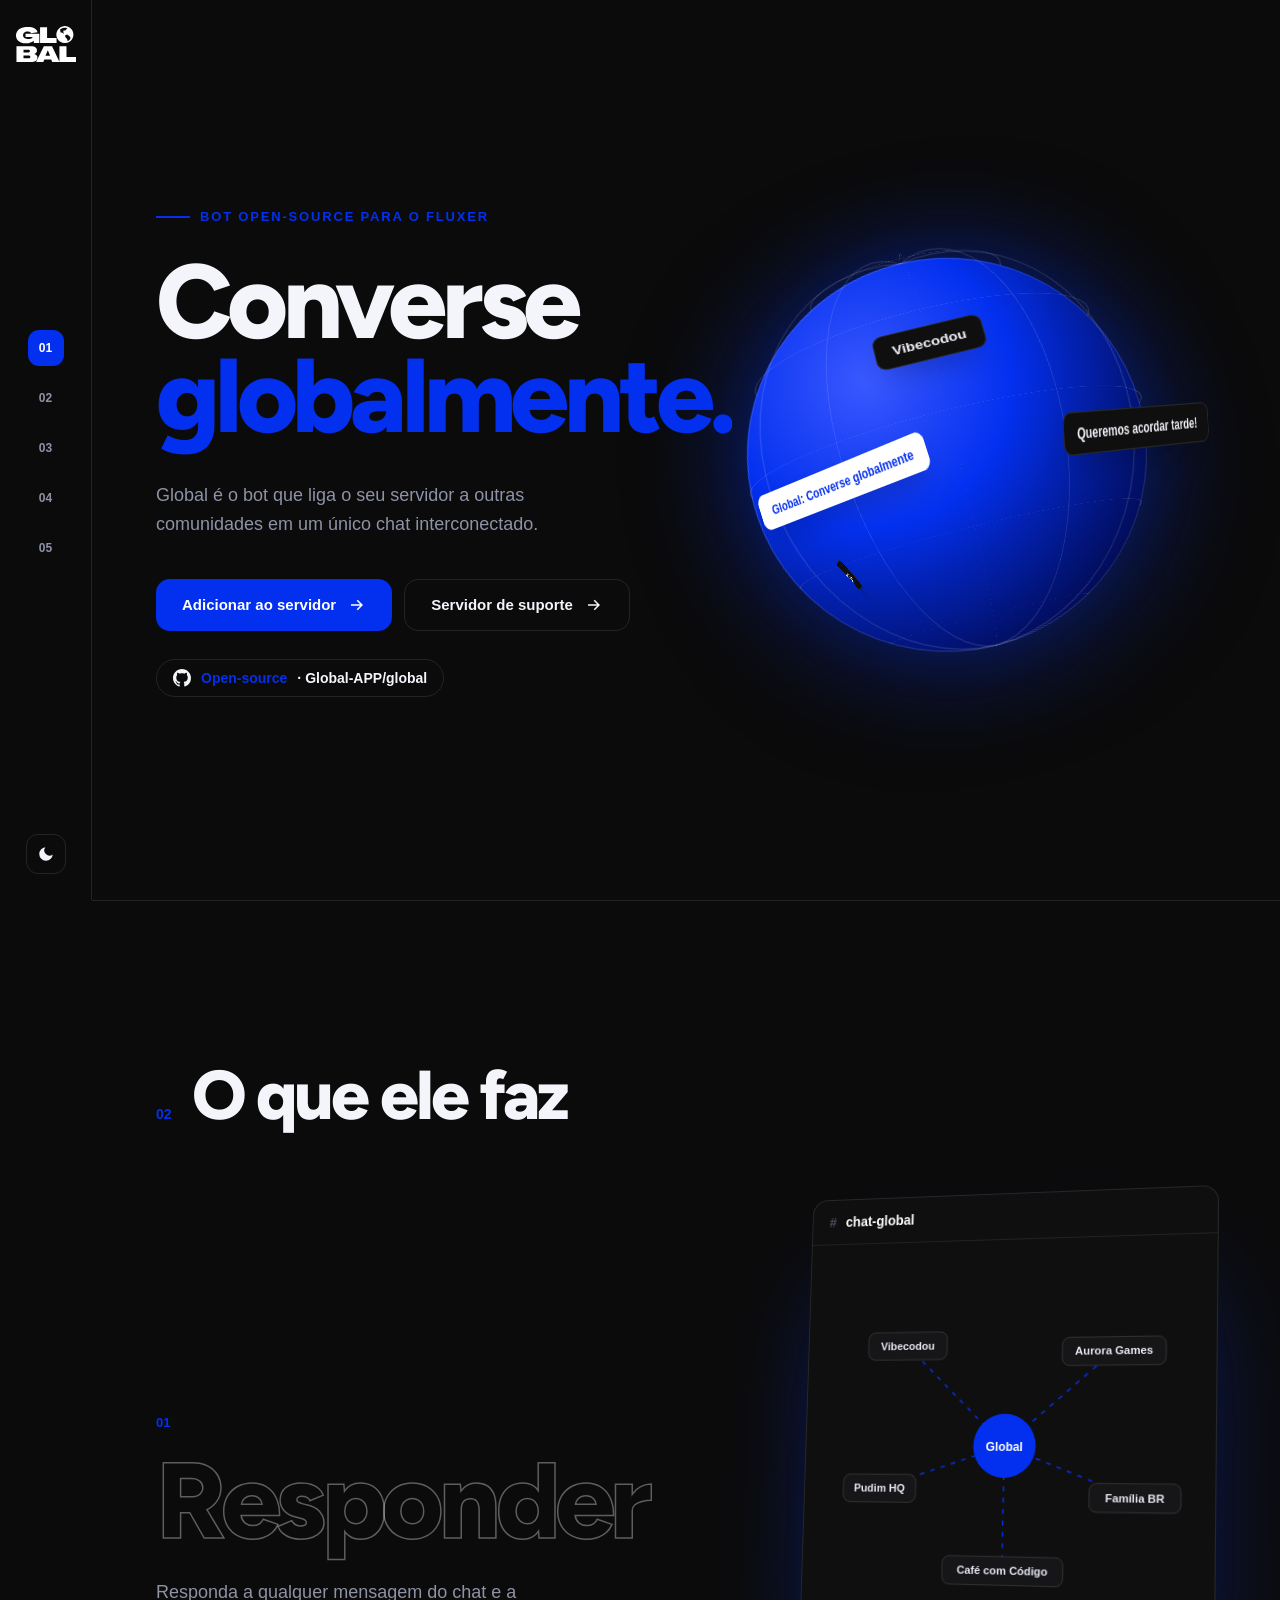
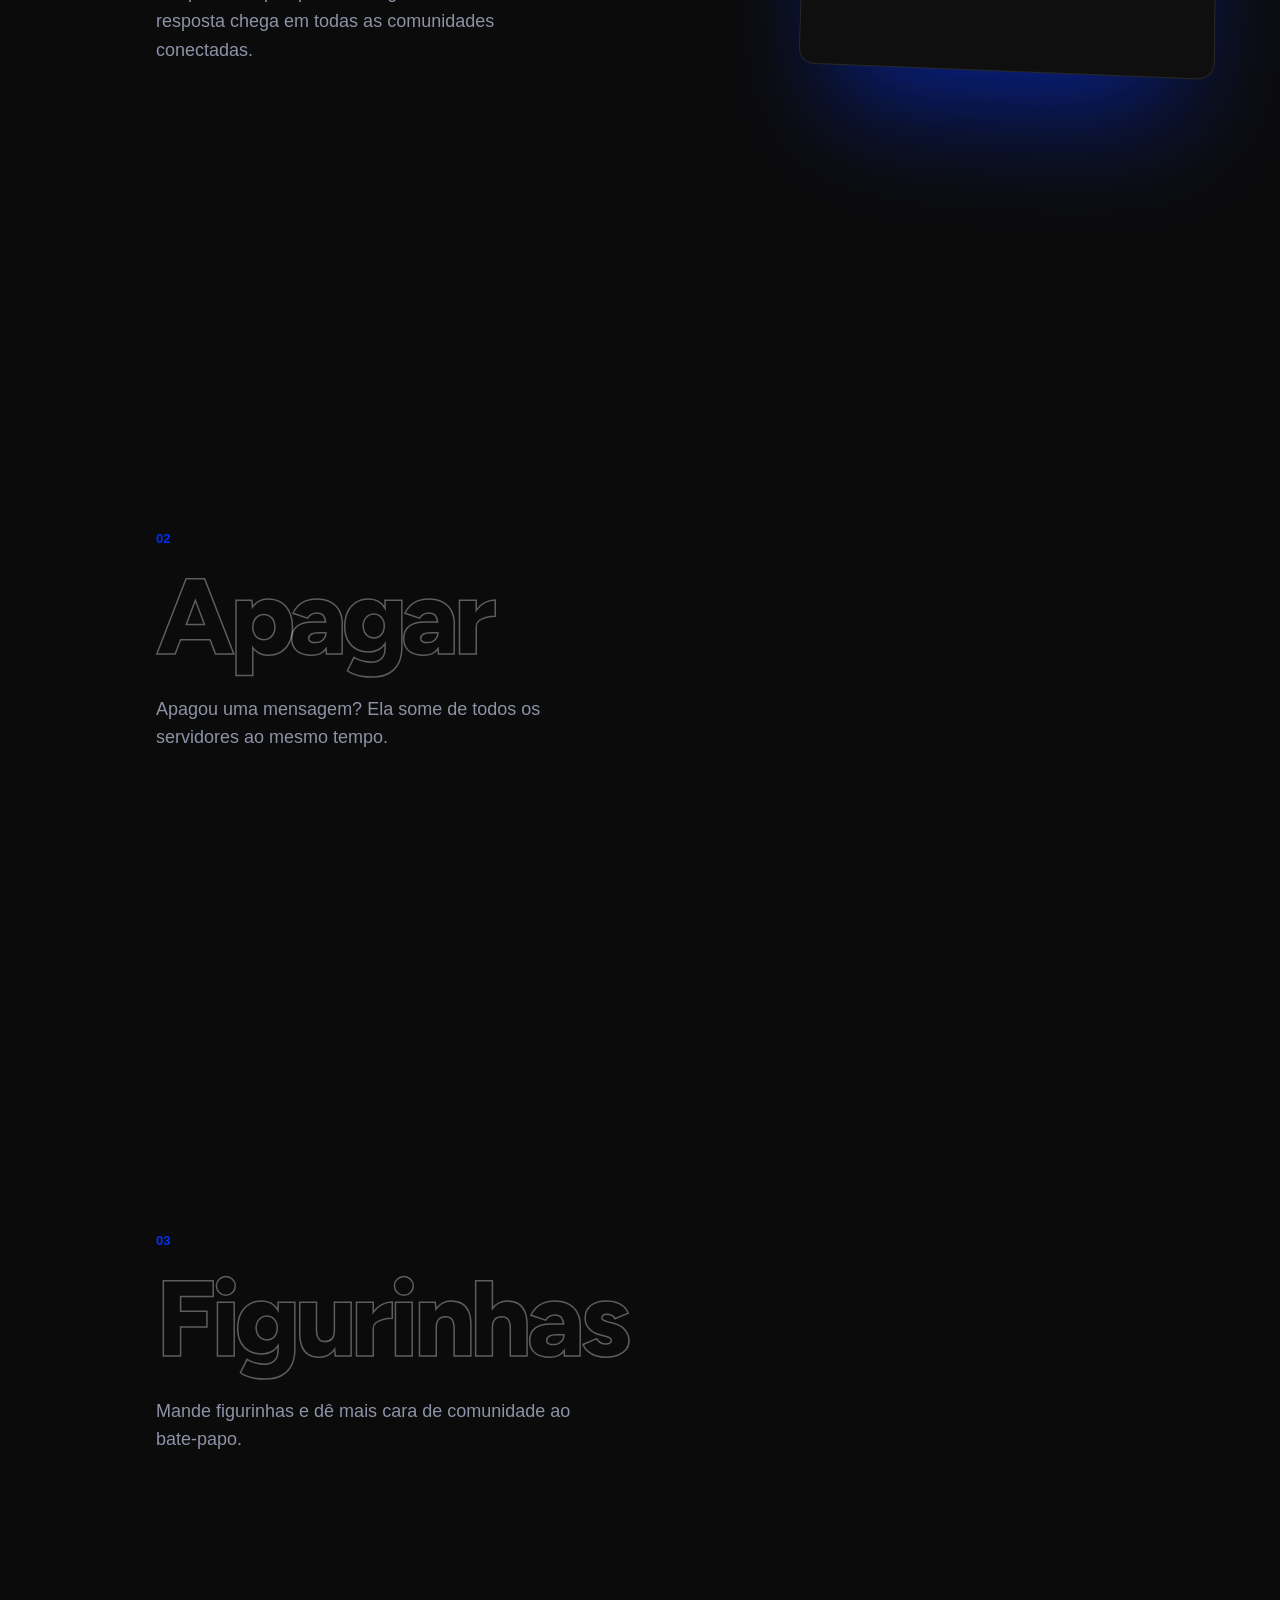
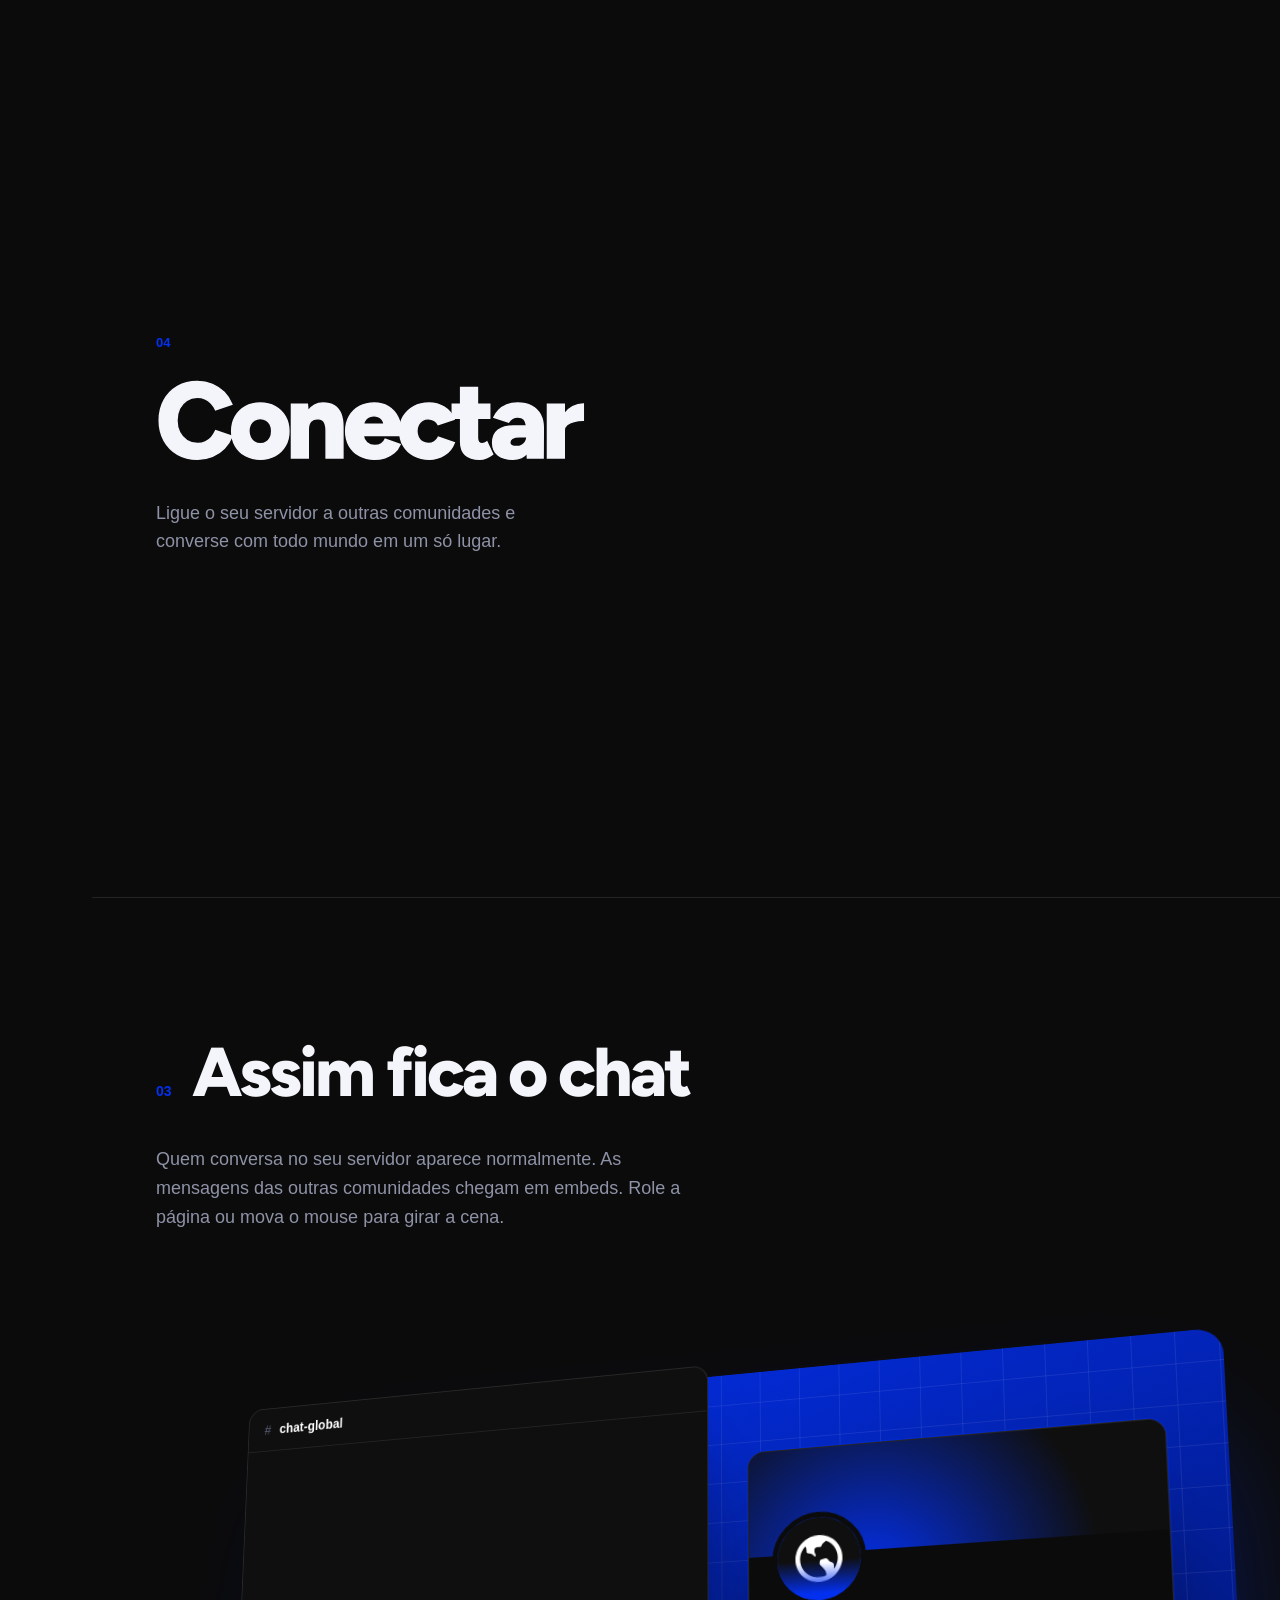
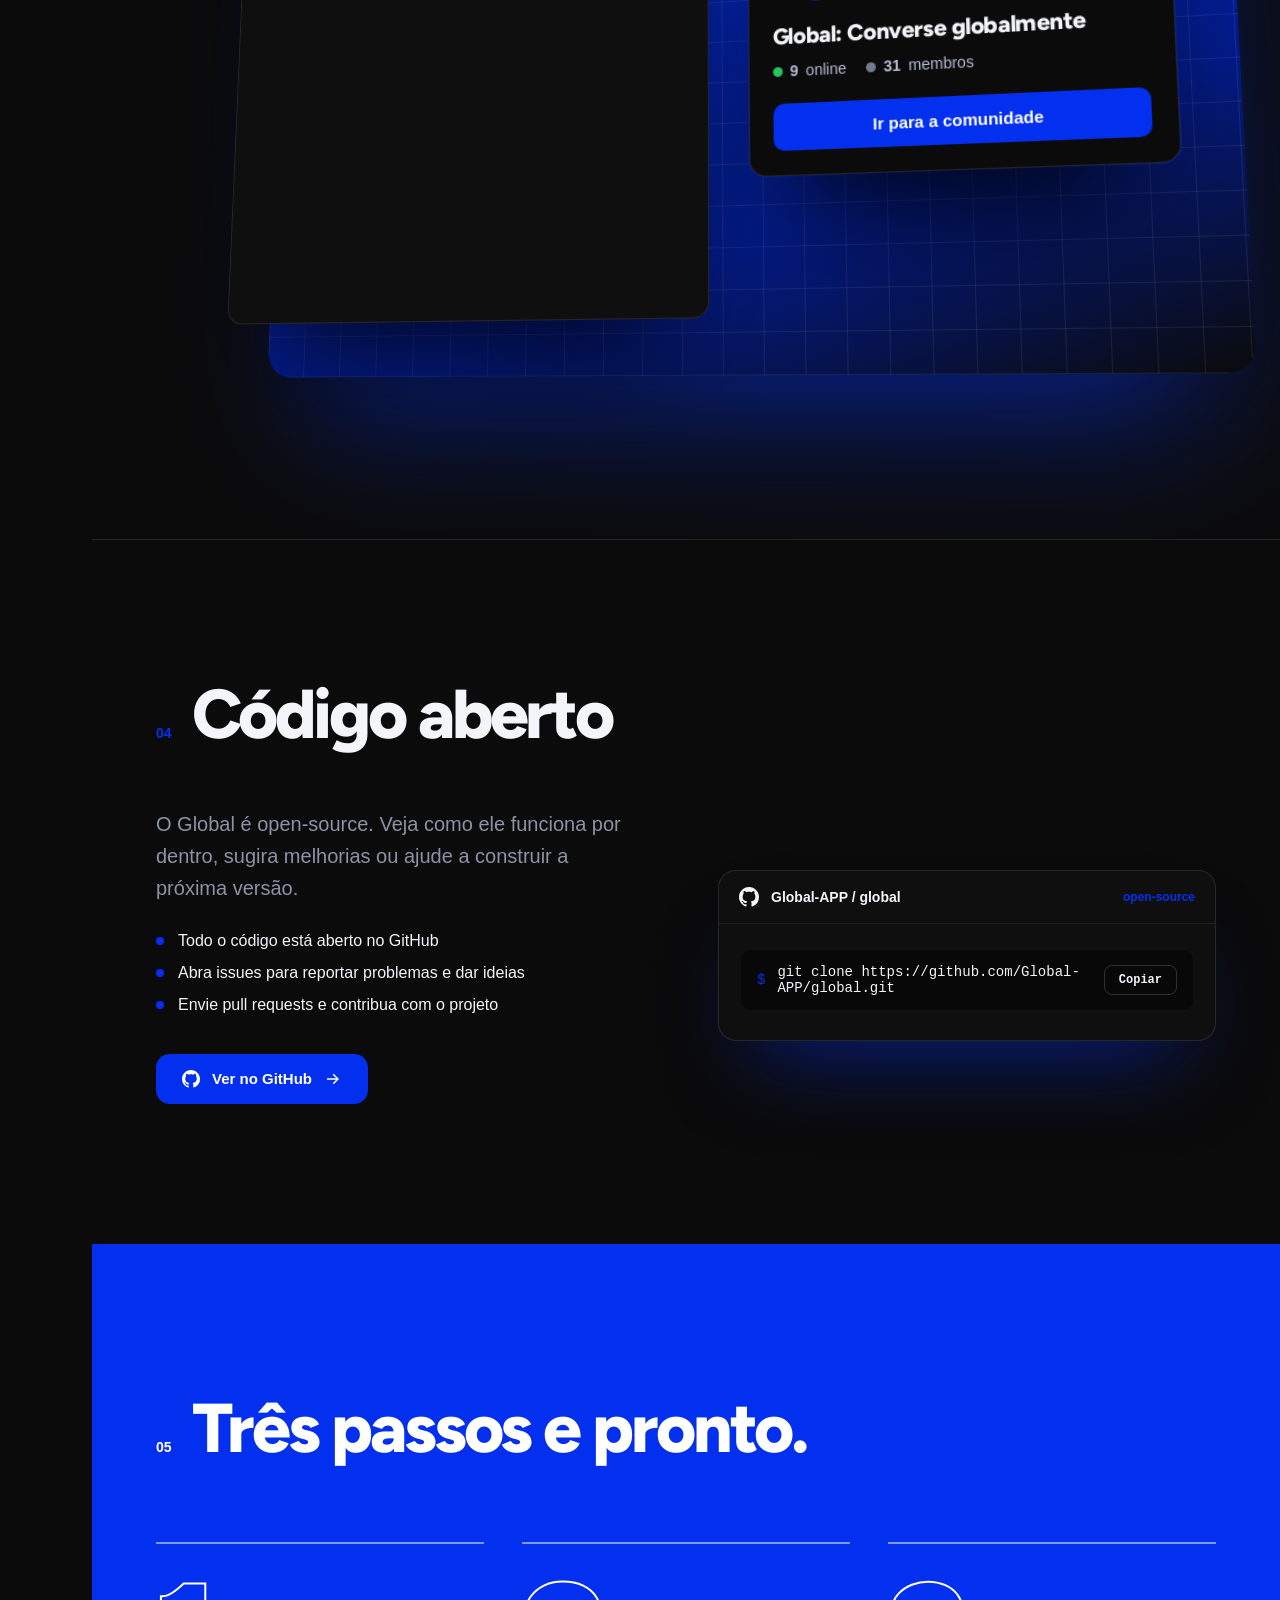
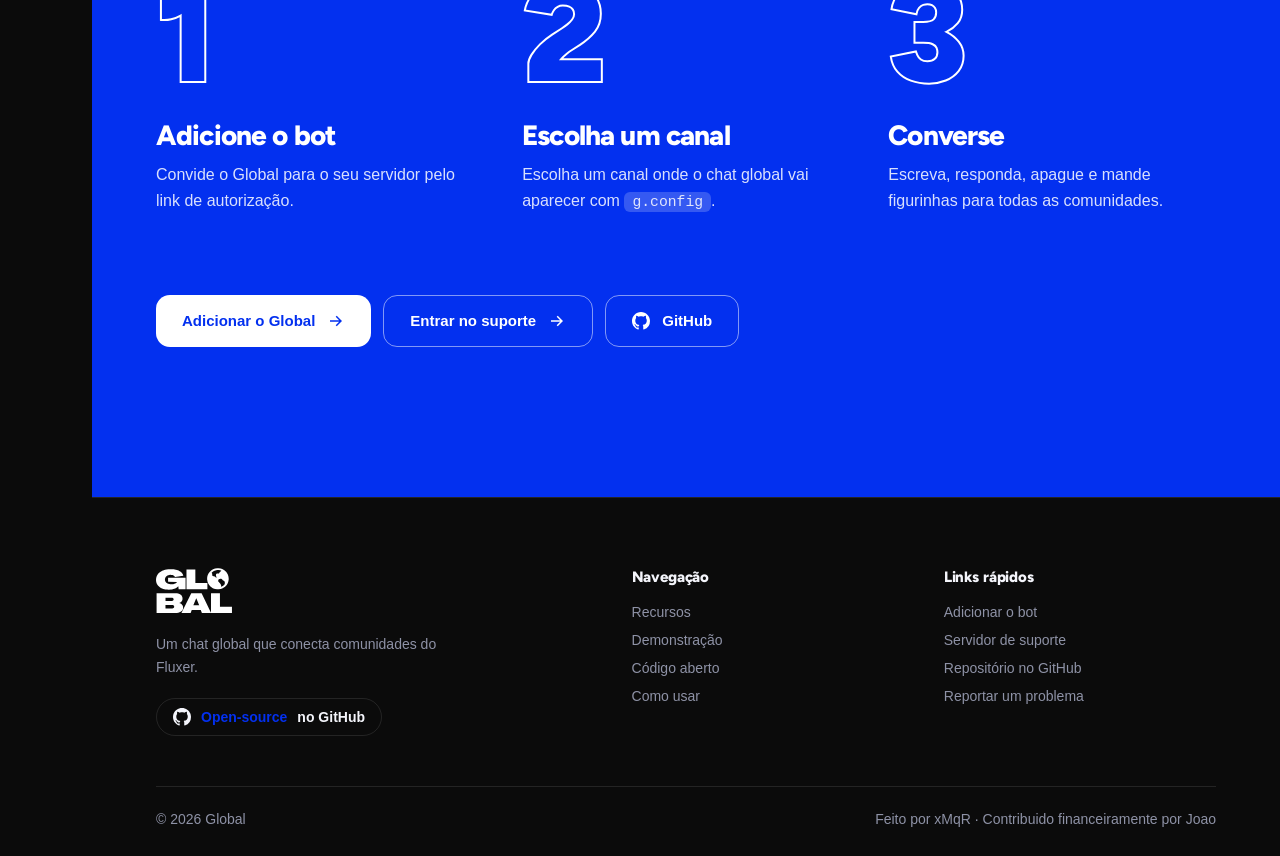
==== index.html @ cb2f3fd6 "Update footer text with contributor information" ====
<!DOCTYPE html>
<html lang="pt-BR" data-theme="dark">
<head>
  <meta charset="UTF-8">
  <meta name="viewport" content="width=device-width, initial-scale=1">
  <meta name="description" content="Global é um bot open-source do Fluxer que conecta comunidades em um chat global interconectado.">
  <meta name="theme-color" content="#0B0B0B">
  <title>Global — Converse globalmente</title>
  <link rel="icon" type="image/svg+xml" href="assets/icon.svg">
  <link rel="preconnect" href="https://fonts.googleapis.com">
  <link rel="preconnect" href="https://fonts.gstatic.com" crossorigin>
  <link href="https://fonts.googleapis.com/css2?family=Figtree:wght@700;800;900&display=swap" rel="stylesheet">

  <link rel="stylesheet" href="css/style.css">
</head>

<body>
  <aside class="sidebar">
    <a class="sidebar__logo" href="#inicio" aria-label="Global — início">
      <img class="wordmark" src="assets/wordmark.svg" alt="" width="1920" height="1157">
    </a>

    <nav class="sidebar__nav" aria-label="Seções">
      <a class="sidebar__link" href="#inicio" data-section="inicio">01<span>Início</span></a>
      <a class="sidebar__link" href="#recursos" data-section="recursos">02<span>Recursos</span></a>
      <a class="sidebar__link" href="#demo" data-section="demo">03<span>Demonstração</span></a>
      <a class="sidebar__link" href="#codigo-aberto" data-section="codigo-aberto">04<span>Código aberto</span></a>
      <a class="sidebar__link" href="#como" data-section="como">05<span>Como usar</span></a>
    </nav>

    <button class="theme-toggle" type="button" data-theme-toggle aria-label="Alternar tema">
      <svg class="icon icon--moon" aria-hidden="true"><use href="#moon"/></svg>
      <svg class="icon icon--sun" aria-hidden="true"><use href="#sun"/></svg>
    </button>
  </aside>

  <header class="topbar">
    <a class="topbar__logo" href="#inicio" aria-label="Global — início">
      <img class="wordmark" src="assets/wordmark.svg" alt="" width="1920" height="1157">
    </a>

    <div class="topbar__actions">
      <button class="theme-toggle" type="button" data-theme-toggle aria-label="Alternar tema">
        <svg class="icon icon--moon" aria-hidden="true"><use href="#moon"/></svg>
        <svg class="icon icon--sun" aria-hidden="true"><use href="#sun"/></svg>
      </button>
      <button class="theme-toggle" type="button" data-menu-open aria-label="Abrir menu">
        <svg class="icon" aria-hidden="true"><use href="#burger"/></svg>
      </button>
    </div>
  </header>

  <dialog class="menu" id="menu" aria-label="Menu">
    <button class="theme-toggle menu__close" type="button" data-menu-close aria-label="Fechar menu">
      <svg class="icon" aria-hidden="true"><use href="#close"/></svg>
    </button>

    <nav class="menu__nav">
      <a class="menu__link" href="#inicio">Início</a>
      <a class="menu__link" href="#recursos">Recursos</a>
      <a class="menu__link" href="#demo">Demonstração</a>
      <a class="menu__link" href="#codigo-aberto">Código aberto</a>
      <a class="menu__link" href="#como">Como usar</a>
    </nav>

    <div class="menu__links">
      <a class="btn btn--fill" data-link="invite">Adicionar o bot</a>
      <a class="btn btn--line" data-link="github"><svg class="icon" aria-hidden="true"><use href="#github"/></svg>GitHub</a>
    </div>
  </dialog>

  <main class="page">
    <section class="hero" id="inicio">
      <div class="hero__text">
        <span class="hero__kicker">Bot open-source para o Fluxer</span>

        <h1 class="hero__title">
          <span class="hero__line"><span>Converse</span></span>
          <span class="hero__line"><span>globalmente.</span></span>
        </h1>

        <p class="hero__lead">Global é o bot que liga o seu servidor a outras comunidades em um único chat interconectado.</p>

        <div class="hero__actions">
          <a class="btn btn--fill" data-link="invite">Adicionar ao servidor <svg class="icon icon--arrow" aria-hidden="true"><use href="#arrow"/></svg></a>
          <a class="btn btn--line" data-link="support">Servidor de suporte <svg class="icon icon--arrow" aria-hidden="true"><use href="#arrow"/></svg></a>
        </div>

        <div class="hero__oss">
          <a class="pill" data-link="github">
            <svg class="icon" aria-hidden="true"><use href="#github"/></svg>
            <b>Open-source</b> · Global-APP/global
          </a>
        </div>
      </div>

      <div class="globe" aria-hidden="true">
        <div class="globe__tilt" id="globe-tilt">
          <div class="globe__core"></div>
          <div class="globe__spin" id="globe-spin"></div>
        </div>
      </div>
    </section>

    <section class="features" id="recursos">
      <div class="section-head reveal">
        <span class="section-head__num">02</span>
        <h2>O que ele faz</h2>
      </div>

      <div class="features__grid">
        <div class="features__list">
          <article class="feature" data-feature="0">
            <span class="feature__num">01</span>
            <h3 class="feature__title">Responder</h3>
            <p class="feature__text">Responda a qualquer mensagem do chat e a resposta chega em todas as comunidades conectadas.</p>
          </article>
          <article class="feature" data-feature="1">
            <span class="feature__num">02</span>
            <h3 class="feature__title">Apagar</h3>
            <p class="feature__text">Apagou uma mensagem? Ela some de todos os servidores ao mesmo tempo.</p>
          </article>
          <article class="feature" data-feature="2">
            <span class="feature__num">03</span>
            <h3 class="feature__title">Figurinhas</h3>
            <p class="feature__text">Mande figurinhas e dê mais cara de comunidade ao bate-papo.</p>
          </article>
          <article class="feature" data-feature="3">
            <span class="feature__num">04</span>
            <h3 class="feature__title">Conectar</h3>
            <p class="feature__text">Ligue o seu servidor a outras comunidades e converse com todo mundo em um só lugar.</p>
          </article>
        </div>

        <div class="features__preview">
          <div class="window preview">
            <div class="window__bar"><i>#</i><b>chat-global</b></div>
            <div class="preview__stack" id="preview-stack"></div>
          </div>
        </div>
      </div>
    </section>

    <section class="demo" id="demo">
      <div class="section-head reveal">
        <span class="section-head__num">03</span>
        <h2>Assim fica o chat</h2>
      </div>

      <p class="demo__intro reveal">Quem conversa no seu servidor aparece normalmente. As mensagens das outras comunidades chegam em embeds. Role a página ou mova o mouse para girar a cena.</p>

      <div class="demo__stage" id="demo-stage">
        <div class="demo__scene" id="demo-scene">
          <div class="window chat">
            <div class="window__bar"><i>#</i><b>chat-global</b></div>
            <div class="chat__feed" id="chat-feed" aria-live="polite"></div>
          </div>

          <article class="window server-card">
            <div class="server-card__banner"></div>
            <div class="server-card__body">
              <span class="avatar server-card__icon"><img src="assets/icon.svg" alt=""></span>
              <h3 class="server-card__name">Global: Converse globalmente</h3>
              <p class="server-card__stats">
                <span><i></i><b data-count="9">9</b> online</span>
                <span><i></i><b data-count="31">31</b> membros</span>
              </p>
              <a class="server-card__join" data-link="support">Ir para a comunidade</a>
            </div>
          </article>
        </div>
      </div>
    </section>

    <section class="opensource" id="codigo-aberto">
      <div class="section-head reveal">
        <span class="section-head__num">04</span>
        <h2>Código aberto</h2>
      </div>

      <div class="opensource__grid">
        <div class="reveal">
          <p class="opensource__lead">O Global é open-source. Veja como ele funciona por dentro, sugira melhorias ou ajude a construir a próxima versão.</p>

          <ul class="opensource__list">
            <li>Todo o código está aberto no GitHub</li>
            <li>Abra issues para reportar problemas e dar ideias</li>
            <li>Envie pull requests e contribua com o projeto</li>
          </ul>

          <a class="btn btn--fill" data-link="github">
            <svg class="icon" aria-hidden="true"><use href="#github"/></svg>
            Ver no GitHub
            <svg class="icon icon--arrow" aria-hidden="true"><use href="#arrow"/></svg>
          </a>
        </div>

        <div class="terminal reveal">
          <div class="terminal__bar">
            <svg class="icon" aria-hidden="true"><use href="#github"/></svg>
            Global-APP / global
            <small>open-source</small>
          </div>

          <div class="terminal__body">
            <div class="terminal__line">
              <code id="clone-command">git clone https://github.com/Global-APP/global.git</code>
              <button class="terminal__copy" type="button" data-copy="#clone-command">Copiar</button>
            </div>
          </div>
        </div>
      </div>
    </section>

    <section class="how" id="como">
      <div class="section-head reveal">
        <span class="section-head__num">05</span>
        <h2>Três passos e pronto.</h2>
      </div>

      <ol class="how__steps">
        <li class="step reveal">
          <b class="step__num">1</b>
          <h3 class="step__title">Adicione o bot</h3>
          <p class="step__text">Convide o Global para o seu servidor pelo link de autorização.</p>
        </li>
        <li class="step reveal">
          <b class="step__num">2</b>
          <h3 class="step__title">Escolha um canal</h3>
          <p class="step__text">Escolha um canal onde o chat global vai aparecer com <code>g.config</code>.</p>
        </li>
        <li class="step reveal">
          <b class="step__num">3</b>
          <h3 class="step__title">Converse</h3>
          <p class="step__text">Escreva, responda, apague e mande figurinhas para todas as comunidades.</p>
        </li>
      </ol>

      <div class="how__actions">
        <a class="btn btn--white" data-link="invite">Adicionar o Global <svg class="icon icon--arrow" aria-hidden="true"><use href="#arrow"/></svg></a>
        <a class="btn btn--outline" data-link="support">Entrar no suporte <svg class="icon icon--arrow" aria-hidden="true"><use href="#arrow"/></svg></a>
        <a class="btn btn--outline" data-link="github"><svg class="icon" aria-hidden="true"><use href="#github"/></svg>GitHub</a>
      </div>
    </section>
  </main>

  <footer class="footer">
    <div class="footer__main">
      <div class="footer__brand">
        <a href="#inicio" aria-label="Global — voltar ao topo">
          <img class="wordmark" src="assets/wordmark.svg" alt="" width="1920" height="1157">
        </a>
        <p>Um chat global que conecta comunidades do Fluxer.</p>
        <a class="pill" data-link="github">
          <svg class="icon" aria-hidden="true"><use href="#github"/></svg>
          <b>Open-source</b> no GitHub
        </a>
      </div>

      <nav aria-label="Navegação">
        <h3 class="footer__title">Navegação</h3>
        <ul class="footer__list">
          <li><a href="#recursos">Recursos</a></li>
          <li><a href="#demo">Demonstração</a></li>
          <li><a href="#codigo-aberto">Código aberto</a></li>
          <li><a href="#como">Como usar</a></li>
        </ul>
      </nav>

      <nav aria-label="Links rápidos">
        <h3 class="footer__title">Links rápidos</h3>
        <ul class="footer__list">
          <li><a data-link="invite">Adicionar o bot</a></li>
          <li><a data-link="support">Servidor de suporte</a></li>
          <li><a data-link="github">Repositório no GitHub</a></li>
          <li><a data-link="issues">Reportar um problema</a></li>
        </ul>
      </nav>
    </div>

    <div class="footer__bottom">
      <span>© 2026 Global</span>
      <span>Feito por xMqR · Contribuido financeiramente por Joao</span>
    </div>
  </footer>

  <svg aria-hidden="true" style="position: absolute; width: 0; height: 0">
    <symbol id="arrow" viewBox="0 0 24 24"><path d="M4 11h12.2l-4.6-4.6L13 5l7 7-7 7-1.4-1.4 4.6-4.6H4z"/></symbol>
    <symbol id="github" viewBox="0 0 16 16"><path d="M8 0C3.58 0 0 3.58 0 8c0 3.54 2.29 6.53 5.47 7.59.4.07.55-.17.55-.38 0-.19-.01-.82-.01-1.49-2.01.37-2.53-.49-2.69-.94-.09-.23-.48-.94-.82-1.13-.28-.15-.68-.52-.01-.53.63-.01 1.08.58 1.23.82.72 1.21 1.87.87 2.33.66.07-.52.28-.87.51-1.07-1.78-.2-3.64-.89-3.64-3.95 0-.87.31-1.59.82-2.15-.08-.2-.36-1.02.08-2.12 0 0 .67-.21 2.2.82.64-.18 1.32-.27 2-.27.68 0 1.36.09 2 .27 1.53-1.04 2.2-.82 2.2-.82.44 1.1.16 1.92.08 2.12.51.56.82 1.27.82 2.15 0 3.07-1.87 3.75-3.65 3.95.29.25.54.73.54 1.48 0 1.07-.01 1.93-.01 2.2 0 .21.15.46.55.38A8.013 8.013 0 0016 8c0-4.42-3.58-8-8-8z"/></symbol>
    <symbol id="moon" viewBox="0 0 24 24"><path d="M21 12.8A9 9 0 1111.2 3a7 7 0 009.8 9.8z"/></symbol>
    <symbol id="sun" viewBox="0 0 24 24"><path d="M12 8a4 4 0 100 8 4 4 0 000-8zM11 1h2v3h-2zm0 19h2v3h-2zM1 11h3v2H1zm19 0h3v2h-3zM4.2 5.6l1.4-1.4 2.1 2.1-1.4 1.4zm12.1 12.1l1.4-1.4 2.1 2.1-1.4 1.4zM5.6 19.8l-1.4-1.4 2.1-2.1 1.4 1.4zM17.7 7.7l-1.4-1.4 2.1-2.1 1.4 1.4z"/></symbol>
    <symbol id="burger" viewBox="0 0 24 24"><path d="M3 6h18v2H3zm0 5h18v2H3zm0 5h18v2H3z"/></symbol>
    <symbol id="close" viewBox="0 0 24 24"><path d="M5.6 4.2L12 10.6l6.4-6.4 1.4 1.4-6.4 6.4 6.4 6.4-1.4 1.4-6.4-6.4-6.4 6.4-1.4-1.4 6.4-6.4-6.4-6.4z"/></symbol>
  </svg>

  <script src="js/main.js" defer></script>
</body>
</html>
---- css/style.css ----
:root {
  color-scheme: dark;
  --brand: #0330ef;
  --bg: #0b0b0b;
  --surface: #0f0f0f;
  --fg: #f4f5fb;
  --muted: #8e92a6;
  --line: rgb(255 255 255 / 0.1);
  --ring: rgb(255 255 255 / 0.16);
  --outline: rgb(255 255 255 / 0.34);
  --neutral: #34343a;
  --font-title: "Figtree", sans-serif;
  --ease: cubic-bezier(0.2, 0.8, 0.2, 1);
  --sidebar: 92px;
  --topbar: 68px;
  --gutter: 5vw;
}

:root[data-theme="light"] {
  color-scheme: light;
  --bg: #f1f2f7;
  --surface: #ffffff;
  --fg: #0b0b0b;
  --muted: #5f637a;
  --line: rgb(11 11 11 / 0.12);
  --ring: rgb(3 48 239 / 0.3);
  --outline: rgb(11 11 11 / 0.32);
}

*,
*::before,
*::after {
  box-sizing: border-box;
  margin: 0;
  padding: 0;
}

html {
  scroll-behavior: smooth;
  scroll-padding-top: var(--topbar);
}

body {
  background: var(--bg);
  color: var(--fg);
  font-family: sans-serif;
  overflow-x: hidden;
  -webkit-font-smoothing: antialiased;
}

a {
  color: inherit;
  text-decoration: none;
}

button {
  color: inherit;
  font: inherit;
  background: none;
  border: 0;
  cursor: pointer;
}

ul,
ol {
  list-style: none;
}

h1,
h2,
h3 {
  font-family: var(--font-title);
  font-weight: 800;
}

h2 {
  font-size: clamp(36px, 5.4vw, 84px);
  letter-spacing: -0.045em;
  line-height: 0.98;
}

::selection {
  background: var(--brand);
  color: #fff;
}

:focus-visible {
  outline: 2px solid var(--brand);
  outline-offset: 3px;
}

::view-transition-old(root),
::view-transition-new(root) {
  animation: none;
  mix-blend-mode: normal;
}

::view-transition-new(root) {
  z-index: 9;
}

.icon {
  width: 18px;
  height: 18px;
  fill: currentColor;
  flex: none;
}

.wordmark {
  display: block;
  width: var(--size, 60px);
  height: auto;
}

:root[data-theme="light"] .wordmark {
  filter: invert(1);
}

.avatar {
  display: block;
  flex: none;
  align-self: flex-start;
  width: var(--size, 40px);
  aspect-ratio: 1;
  border-radius: 50%;
  overflow: hidden;
  background: var(--brand);
}

.avatar img {
  display: block;
  width: 100%;
  height: 100%;
}

.reveal {
  opacity: 0;
  transform: translateY(50px);
  transition: opacity 1s var(--ease), transform 1s var(--ease);
}

.reveal.is-visible {
  opacity: 1;
  transform: none;
}

.section-head {
  display: flex;
  align-items: baseline;
  gap: 20px;
  margin-bottom: 60px;
}

.section-head__num {
  color: var(--brand);
  font-size: 14px;
  font-weight: 700;
}

.btn {
  position: relative;
  display: inline-flex;
  align-items: center;
  gap: 12px;
  padding: 16px 26px;
  border-radius: 14px;
  font-size: 15px;
  font-weight: 700;
  overflow: hidden;
  isolation: isolate;
  transition: color 0.4s;
}

.btn .icon {
  transition: transform 0.4s var(--ease);
}

.btn:hover .icon--arrow {
  transform: translateX(5px);
}

.btn::before {
  content: "";
  position: absolute;
  inset: 0;
  z-index: -1;
  transform: translateY(101%);
  transition: transform 0.5s var(--ease);
}

.btn:hover::before {
  transform: none;
}

.btn--fill {
  background: var(--brand);
  color: #fff;
}

.btn--fill::before {
  background: var(--fg);
}

.btn--fill:hover {
  color: var(--bg);
}

.btn--line {
  border: 1px solid var(--line);
}

.btn--line::before {
  background: var(--fg);
}

.btn--line:hover {
  color: var(--bg);
  border-color: var(--fg);
}

.btn--white {
  background: #fff;
  color: var(--brand);
}

.btn--white::before {
  background: #0b0b0b;
}

.btn--white:hover {
  color: #fff;
}

.btn--outline {
  border: 1px solid rgb(255 255 255 / 0.5);
  color: #fff;
}

.btn--outline::before {
  background: #fff;
}

.btn--outline:hover {
  color: var(--brand);
}

.pill {
  display: inline-flex;
  align-items: center;
  gap: 10px;
  padding: 9px 16px;
  border: 1px solid var(--line);
  border-radius: 999px;
  font-size: 14px;
  font-weight: 700;
  transition: border-color 0.3s, transform 0.4s var(--ease);
}

.pill:hover {
  border-color: var(--brand);
  transform: translateY(-2px);
}

.pill b {
  color: var(--brand);
}

.theme-toggle {
  display: grid;
  place-items: center;
  width: 40px;
  height: 40px;
  border: 1px solid var(--line);
  border-radius: 12px;
  transition: border-color 0.3s, transform 0.5s var(--ease);
}

.theme-toggle:hover {
  border-color: var(--brand);
  transform: rotate(90deg);
}

.theme-toggle .icon--sun {
  display: none;
}

:root[data-theme="light"] .theme-toggle .icon--sun {
  display: block;
}

:root[data-theme="light"] .theme-toggle .icon--moon {
  display: none;
}

.sidebar {
  position: fixed;
  inset: 0 auto 0 0;
  z-index: 50;
  display: flex;
  flex-direction: column;
  align-items: center;
  justify-content: space-between;
  width: var(--sidebar);
  padding-block: 26px;
  background: var(--bg);
  border-right: 1px solid var(--line);
}

.sidebar__logo {
  --size: 60px;
  display: block;
  transition: transform 0.5s var(--ease);
}

.sidebar__logo:hover {
  transform: scale(1.08) rotate(-4deg);
}

.sidebar__nav {
  display: flex;
  flex-direction: column;
  gap: 14px;
}

.sidebar__link {
  position: relative;
  display: grid;
  place-items: center;
  width: 36px;
  height: 36px;
  border-radius: 11px;
  color: var(--muted);
  font-size: 12px;
  font-weight: 700;
  transition: background 0.4s var(--ease), color 0.4s;
}

.sidebar__link:hover {
  color: var(--fg);
}

.sidebar__link.is-active {
  background: var(--brand);
  color: #fff;
}

.sidebar__link span {
  position: absolute;
  left: 50px;
  padding: 6px 12px;
  border-radius: 8px;
  background: var(--fg);
  color: var(--bg);
  font-size: 12px;
  font-weight: 600;
  white-space: nowrap;
  opacity: 0;
  transform: translateX(-8px);
  pointer-events: none;
  transition: opacity 0.3s, transform 0.4s var(--ease);
}

.sidebar__link:hover span {
  opacity: 1;
  transform: none;
}

.topbar {
  display: none;
}

.menu {
  position: fixed;
  inset: 0;
  width: 100%;
  height: 100%;
  max-width: none;
  max-height: none;
  padding: 96px 8vw 40px;
  border: 0;
  background: var(--bg);
  color: var(--fg);
}

.menu__close {
  position: absolute;
  top: 14px;
  right: 5vw;
}

.menu__nav {
  display: grid;
  gap: 6px;
}

.menu__link {
  padding-block: 14px;
  border-bottom: 1px solid var(--line);
  font-family: var(--font-title);
  font-size: clamp(32px, 9vw, 48px);
  font-weight: 800;
  letter-spacing: -0.04em;
}

.menu__links {
  display: flex;
  flex-wrap: wrap;
  gap: 10px;
  margin-top: 36px;
}

.page,
.footer {
  margin-left: var(--sidebar);
}

.hero {
  position: relative;
  display: flex;
  align-items: center;
  min-height: 100vh;
  padding-inline: var(--gutter);
  overflow: hidden;
}

.hero__text {
  position: relative;
  z-index: 3;
  max-width: 62vw;
  padding-block: 120px;
}

.hero__kicker {
  display: inline-flex;
  align-items: center;
  gap: 10px;
  margin-bottom: 30px;
  color: var(--brand);
  font-size: 13px;
  font-weight: 700;
  letter-spacing: 0.14em;
  text-transform: uppercase;
  opacity: 0;
  animation: fade-up 1s 0.1s var(--ease) forwards;
}

.hero__kicker::before {
  content: "";
  width: 34px;
  height: 2px;
  background: currentColor;
}

.hero__title {
  font-size: clamp(50px, 8.2vw, 138px);
  letter-spacing: -0.05em;
  line-height: 0.9;
}

.hero__line {
  display: block;
  padding-bottom: 0.12em;
  margin-bottom: -0.12em;
  overflow: hidden;
}

.hero__line span {
  display: inline-block;
  transform: translateY(108%);
  animation: rise 1.2s var(--ease) forwards;
}

.hero__line:nth-child(2) span {
  color: var(--brand);
  animation-delay: 0.12s;
}

.hero__lead {
  max-width: 460px;
  margin-block: 38px 40px;
  color: var(--muted);
  font-size: 18px;
  line-height: 1.6;
  opacity: 0;
  animation: fade-up 1s 0.6s var(--ease) forwards;
}

.hero__actions {
  display: flex;
  flex-wrap: wrap;
  gap: 12px;
  opacity: 0;
  animation: fade-up 1s 0.8s var(--ease) forwards;
}

.hero__oss {
  margin-top: 28px;
  opacity: 0;
  animation: fade-up 1s 1s var(--ease) forwards;
}

@keyframes rise {
  to { transform: none; }
}

@keyframes fade-up {
  from { transform: translateY(26px); }
  to { opacity: 1; transform: none; }
}

.globe {
  --globe-size: min(46vw, 700px);
  position: absolute;
  top: 50%;
  right: 3vw;
  z-index: 1;
  display: grid;
  place-items: center;
  width: var(--globe-size);
  height: var(--globe-size);
  margin-top: calc(var(--globe-size) / -2);
  perspective: 1400px;
  animation: globe-in 1.6s 0.2s var(--ease) both;
}

.globe__tilt {
  position: relative;
  width: 400px;
  height: 400px;
  scale: calc(var(--globe-size) / 560px);
  transform-style: preserve-3d;
}

.globe__core {
  position: absolute;
  inset: 0;
  border-radius: 50%;
  background: radial-gradient(circle at 34% 28%, #3a58ff 0%, #0330ef 38%, #020d5c 78%, #0b0b0b 100%);
  box-shadow: 0 0 120px -10px rgb(3 48 239 / 0.7);
}

:root[data-theme="light"] .globe__core {
  background: radial-gradient(circle at 34% 28%, #7a91ff 0%, #0330ef 45%, #021a9c 100%);
}

.globe__spin {
  position: absolute;
  inset: 0;
  transform-style: preserve-3d;
  animation: globe-spin 52s linear infinite;
}

.globe__ring {
  position: absolute;
  top: 50%;
  left: 50%;
  width: 400px;
  height: 400px;
  margin: -200px 0 0 -200px;
  border: 1px solid var(--ring);
  border-radius: 50%;
}

.globe__tag {
  position: absolute;
  top: 50%;
  left: 50%;
  padding: 9px 15px;
  border: 1px solid var(--line);
  border-radius: 9px;
  background: var(--surface);
  box-shadow: 0 12px 30px -12px rgb(0 0 0 / 0.5);
  font-size: 13px;
  font-weight: 700;
  white-space: nowrap;
  backface-visibility: hidden;
}

.globe__tag--official {
  background: #fff;
  border-color: #fff;
  color: #0330ef;
}

@keyframes globe-in {
  from { opacity: 0; transform: scale(0.7); }
}

@keyframes globe-spin {
  to { transform: rotateY(360deg); }
}

.features {
  padding: 160px var(--gutter) 100px;
  border-top: 1px solid var(--line);
}

.features__grid {
  display: grid;
  grid-template-columns: 1.15fr 0.85fr;
  gap: 5vw;
  align-items: start;
}

.features__preview {
  position: sticky;
  top: 17vh;
  perspective: 1500px;
}

.feature {
  display: flex;
  flex-direction: column;
  justify-content: center;
  min-height: 78vh;
}

.feature__num {
  margin-bottom: 20px;
  color: var(--brand);
  font-size: 13px;
  font-weight: 700;
}

.feature__title {
  color: transparent;
  font-size: clamp(44px, 8.4vw, 132px);
  letter-spacing: -0.05em;
  line-height: 0.95;
  -webkit-text-stroke: 1.5px var(--outline);
  transition: color 0.6s var(--ease), -webkit-text-stroke-color 0.6s;
}

.feature__text {
  max-width: 420px;
  margin-top: 26px;
  color: var(--muted);
  font-size: 18px;
  line-height: 1.6;
  opacity: 0;
  transform: translateY(18px);
  transition: opacity 0.6s 0.1s, transform 0.8s 0.1s var(--ease);
}

.feature.is-active .feature__title {
  color: var(--fg);
  -webkit-text-stroke-color: var(--fg);
}

.feature.is-active .feature__text {
  opacity: 1;
  transform: none;
}

.window {
  position: relative;
  border: 1px solid rgb(255 255 255 / 0.1);
  border-radius: 16px;
  background: #0f0f0f;
  color: #f4f5fb;
  overflow: hidden;
}

.window__bar {
  display: flex;
  align-items: center;
  gap: 10px;
  padding: 15px 18px;
  border-bottom: 1px solid rgb(255 255 255 / 0.08);
  color: #9a9eb2;
  font-size: 14px;
}

.window__bar b {
  color: #fff;
}

.window__bar i {
  color: #5d6178;
  font-style: normal;
}

.preview {
  max-width: 520px;
  height: 480px;
  box-shadow: 0 70px 110px -40px rgb(3 48 239 / 0.6);
  transform: rotateY(-14deg) rotateX(5deg);
  transition: transform 0.8s var(--ease);
}

.features__preview:hover .preview {
  transform: rotateY(-4deg) rotateX(1deg);
}

.preview__stack {
  position: relative;
  height: calc(100% - 50px);
}

.preview__item {
  position: absolute;
  inset: 0;
  display: flex;
  flex-direction: column;
  justify-content: center;
  padding: 22px;
  opacity: 0;
  transform: translateY(24px) scale(0.97);
  transition: opacity 0.5s, transform 0.7s var(--ease);
  pointer-events: none;
}

.preview__item.is-active {
  opacity: 1;
  transform: none;
}

.message {
  animation: message-in 0.6s var(--ease) both;
}

.message__row {
  display: flex;
  gap: 14px;
}

.message__body {
  min-width: 0;
}

.message__meta {
  display: flex;
  align-items: center;
  gap: 8px;
  margin-bottom: 3px;
}

.message__meta strong {
  font-size: 15px;
}

.message__meta small {
  color: #747a92;
  font-size: 11px;
}

.message__bot-name {
  color: #3d5bff;
}

.message__badge {
  padding: 2px 6px;
  border-radius: 5px;
  background: #0330ef;
  color: #fff;
  font-size: 10px;
  font-style: normal;
  font-weight: 700;
}

.message__text {
  color: #dfe2f2;
  font-size: 15px;
  line-height: 1.45;
}

.message__mention {
  display: inline-block;
  margin-bottom: 6px;
  padding: 0 4px;
  border-radius: 4px;
  background: rgb(3 48 239 / 0.3);
  color: #b5c1ff;
  font-size: 14px;
}

@keyframes message-in {
  from { opacity: 0; transform: translateY(24px) scale(0.96); }
}

.initial {
  display: grid;
  place-items: center;
  width: var(--size, 22px);
  aspect-ratio: 1;
  border-radius: 50%;
  background: var(--tint);
  color: #fff;
  font-size: calc(var(--size, 22px) * 0.5);
  font-weight: 700;
  flex: none;
  align-self: flex-start;
}

.reply {
  display: flex;
  align-items: center;
  gap: 7px;
  min-width: 0;
  margin-bottom: 3px;
  padding-left: 20px;
  color: #a7abbd;
  font-size: 13px;
}

.reply__curve {
  flex: none;
  width: 22px;
  height: 11px;
  margin-top: 9px;
  border-top: 2px solid #4a4c58;
  border-left: 2px solid #4a4c58;
  border-top-left-radius: 8px;
}

.reply__author {
  font-weight: 700;
  white-space: nowrap;
}

.reply__author--bot {
  color: #cfd3e8;
}

.reply__author--member {
  color: #8fa1ff;
}

.reply__text {
  overflow: hidden;
  text-overflow: ellipsis;
  white-space: nowrap;
}

.reply__text--muted {
  font-style: italic;
}

.embed {
  max-width: 420px;
  margin-top: 4px;
  padding: 12px 16px 12px 14px;
  border-left: 4px solid var(--accent, var(--neutral));
  border-radius: 6px;
  background: #080808;
}

.embed__author {
  display: flex;
  align-items: center;
  gap: 9px;
  margin-bottom: 6px;
  font-size: 13px;
  font-weight: 700;
}

.embed__author span {
  overflow: hidden;
  text-overflow: ellipsis;
  white-space: nowrap;
}

.embed__text {
  margin-bottom: 9px;
  color: #dfe2f2;
  font-size: 14px;
  line-height: 1.4;
}

.embed__footer {
  color: #cfd3e8;
  font-size: 12px;
  font-weight: 700;
}

.sticker {
  display: grid;
  place-items: center;
  width: 104px;
  height: 104px;
  margin-bottom: 9px;
  border-radius: 14px;
  background: linear-gradient(135deg, var(--from), var(--to));
  font-size: 56px;
}

.typing {
  display: flex;
  gap: 5px;
  height: 14px;
  padding-left: 54px;
}

.typing i {
  width: 6px;
  height: 6px;
  border-radius: 50%;
  background: #5d6178;
  animation: typing-dot 1s infinite;
}

.typing i:nth-child(2) {
  animation-delay: 0.15s;
}

.typing i:nth-child(3) {
  animation-delay: 0.3s;
}

@keyframes typing-dot {
  40% { transform: translateY(-6px); background: #0330ef; }
}

.demo {
  padding: 140px var(--gutter) 120px;
  border-top: 1px solid var(--line);
  overflow: hidden;
}

.demo__intro {
  max-width: 560px;
  margin-top: -20px;
  color: var(--muted);
  font-size: 18px;
  line-height: 1.6;
}

.demo__stage {
  margin-top: 56px;
  padding-block: 30px 50px;
  perspective: 1900px;
}

.demo__scene {
  position: relative;
  display: grid;
  grid-template-columns: minmax(0, 580px) minmax(280px, 380px);
  gap: clamp(24px, 5vw, 72px);
  justify-content: center;
  align-items: center;
  padding: clamp(28px, 4vw, 56px);
  transform-style: preserve-3d;
}

.demo__scene::before {
  content: "";
  position: absolute;
  inset: 0;
  border-radius: 28px;
  background:
    repeating-linear-gradient(0deg, rgb(255 255 255 / 0.08) 0 1px, transparent 1px 44px),
    repeating-linear-gradient(90deg, rgb(255 255 255 / 0.08) 0 1px, transparent 1px 44px),
    linear-gradient(160deg, #0330ef, #021a8a 70%, #0b0b0b);
  box-shadow: 0 80px 140px -50px rgb(3 48 239 / 0.6);
  transform: translateZ(-140px);
}

.chat {
  transform: translateZ(40px);
  box-shadow: 0 70px 110px -40px rgb(0 0 0 / 0.8);
  animation: float 8s ease-in-out infinite;
}

.chat__feed {
  display: flex;
  flex-direction: column;
  justify-content: flex-end;
  gap: 16px;
  height: 500px;
  padding: 20px;
  overflow: hidden;
}

.server-card {
  transform: translateZ(130px);
  background: #0b0b0b;
  box-shadow: 0 70px 110px -40px rgb(0 0 0 / 0.9), 0 0 0 1px rgb(3 48 239 / 0.4);
  animation: float 7s 1s ease-in-out infinite reverse;
}

.server-card__banner {
  height: 100px;
  background: radial-gradient(circle at 30% 130%, #0330ef, transparent 70%), #0f0f0f;
}

.server-card__body {
  padding: 0 22px 22px;
}

.server-card__icon {
  --size: 78px;
  margin-top: -39px;
  border: 5px solid #0b0b0b;
  box-sizing: content-box;
}

.server-card__name {
  margin-block: 14px 12px;
  font-size: 21px;
  letter-spacing: -0.02em;
}

.server-card__stats {
  display: flex;
  gap: 18px;
  margin-bottom: 22px;
  color: #b8bdd4;
  font-size: 14px;
}

.server-card__stats span {
  display: flex;
  align-items: center;
  gap: 7px;
}

.server-card__stats i {
  width: 9px;
  height: 9px;
  border-radius: 50%;
  background: #23c55e;
}

.server-card__stats span + span i {
  background: #747a92;
}

.server-card__join {
  display: block;
  padding: 13px;
  border-radius: 10px;
  background: #0330ef;
  color: #fff;
  font-size: 15px;
  font-weight: 700;
  text-align: center;
  transition: transform 0.3s var(--ease), box-shadow 0.3s;
}

.server-card__join:hover {
  transform: translateY(-3px);
  box-shadow: 0 14px 30px -8px #0330ef;
}

@keyframes float {
  50% { translate: 0 -14px; }
}

.vanish .message {
  animation: vanish 5s ease-in-out infinite;
}

@keyframes vanish {
  0%, 45% { opacity: 1; transform: none; filter: none; }
  60% { opacity: 0; transform: translateX(50px) scale(0.94); filter: blur(8px); }
  92% { opacity: 0; transform: translateX(-30px); filter: none; }
  100% { opacity: 1; transform: none; }
}

.sync {
  display: grid;
  gap: 8px;
  margin-top: 24px;
}

.sync div {
  display: flex;
  justify-content: space-between;
  padding: 11px 14px;
  border: 1px solid rgb(255 255 255 / 0.08);
  border-radius: 8px;
  color: #b9bdd0;
  font-size: 13px;
}

.sync div::after {
  content: "mensagem removida";
  color: #23c55e;
  font-size: 12px;
  opacity: 0;
  animation: sync-ok 5s infinite;
  animation-delay: var(--delay);
}

@keyframes sync-ok {
  0%, 50% { opacity: 0; }
  62%, 90% { opacity: 1; }
  100% { opacity: 0; }
}

.sticker-grid {
  display: grid;
  grid-template-columns: repeat(3, 1fr);
  gap: 14px;
}

.sticker-grid .sticker {
  width: 100%;
  height: auto;
  aspect-ratio: 1;
  margin: 0;
  font-size: 54px;
  animation: wobble 2.6s ease-in-out infinite;
  animation-delay: var(--delay);
}

@keyframes wobble {
  50% { transform: translateY(-9px) rotate(-5deg); }
}

.network {
  width: 100%;
  height: auto;
}

.network__link {
  stroke: #0330ef;
  stroke-width: 1.5;
  stroke-dasharray: 5 7;
  animation: dash 1.2s linear infinite;
}

.network__pulse {
  fill: #0330ef;
  transform-box: fill-box;
  transform-origin: center;
  animation: pulse 2.4s infinite;
}

.network__node {
  fill: #161618;
  stroke: rgb(255 255 255 / 0.14);
}

.network__label {
  fill: #e8eaf5;
  font: 700 12px sans-serif;
  text-anchor: middle;
}

@keyframes dash {
  to { stroke-dashoffset: -24; }
}

@keyframes pulse {
  from { transform: scale(1); opacity: 0.55; }
  to { transform: scale(2.3); opacity: 0; }
}

.opensource {
  padding: 140px var(--gutter);
  border-top: 1px solid var(--line);
}

.opensource__grid {
  display: grid;
  grid-template-columns: 1fr 1fr;
  gap: 5vw;
  align-items: center;
}

.opensource__lead {
  max-width: 480px;
  margin-bottom: 28px;
  color: var(--muted);
  font-size: 20px;
  line-height: 1.6;
}

.opensource__list {
  display: grid;
  gap: 14px;
  margin-bottom: 40px;
}

.opensource__list li {
  display: flex;
  align-items: center;
  gap: 14px;
  font-size: 16px;
}

.opensource__list li::before {
  content: "";
  flex: none;
  width: 8px;
  height: 8px;
  border-radius: 50%;
  background: var(--brand);
}

.terminal {
  overflow: hidden;
  border: 1px solid var(--line);
  border-radius: 18px;
  background: #0f0f0f;
  color: #f4f5fb;
  box-shadow: 0 50px 90px -40px rgb(3 48 239 / 0.55);
  transition: transform 0.7s var(--ease);
}

.terminal:hover {
  transform: translateY(-8px) rotate(-0.6deg);
}

.terminal__bar {
  display: flex;
  align-items: center;
  gap: 12px;
  padding: 16px 20px;
  border-bottom: 1px solid rgb(255 255 255 / 0.08);
  font-size: 14px;
  font-weight: 700;
}

.terminal__bar .icon {
  width: 20px;
  height: 20px;
}

.terminal__bar small {
  margin-left: auto;
  color: #0330ef;
  font-size: 12px;
}

.terminal__body {
  display: grid;
  grid-template-columns: minmax(0, 1fr);
  gap: 18px;
  padding: 26px 22px 30px;
}

.terminal__line {
  display: flex;
  align-items: center;
  gap: 12px;
  padding: 14px 16px;
  border-radius: 10px;
  background: #080808;
  font-family: ui-monospace, "Cascadia Code", Consolas, monospace;
  font-size: 14px;
}

.terminal__line code {
  flex: 1;
  min-width: 0;
  overflow-wrap: anywhere;
}

.terminal__line::before {
  content: "$";
  color: #0330ef;
}

.terminal__copy {
  padding: 7px 14px;
  border: 1px solid rgb(255 255 255 / 0.16);
  border-radius: 8px;
  font-size: 12px;
  font-weight: 700;
  transition: background 0.3s, border-color 0.3s;
}

.terminal__copy:hover {
  background: #0330ef;
  border-color: #0330ef;
}

.how {
  padding: 150px var(--gutter);
  background: var(--brand);
  color: #fff;
  overflow: hidden;
}

.how .section-head__num {
  color: #fff;
}

.how h2 {
  max-width: 900px;
}

.how__steps {
  display: grid;
  grid-template-columns: repeat(3, 1fr);
  gap: 3vw;
  margin-block: 80px;
}

.how__actions {
  display: flex;
  flex-wrap: wrap;
  gap: 12px;
}

.step {
  padding-top: 26px;
  border-top: 2px solid rgb(255 255 255 / 0.5);
  transition: transform 0.6s var(--ease);
}

.step:hover {
  transform: translateY(-12px);
}

.step__num {
  display: block;
  color: transparent;
  font-family: var(--font-title);
  font-size: clamp(80px, 11vw, 170px);
  font-weight: 900;
  line-height: 0.9;
  -webkit-text-stroke: 2px #fff;
  transition: color 0.5s;
}

.step:hover .step__num {
  color: #fff;
}

.step__title {
  margin-block: 22px 10px;
  font-size: 28px;
  letter-spacing: -0.03em;
}

.step__text {
  max-width: 320px;
  color: rgb(255 255 255 / 0.85);
  line-height: 1.6;
}

.step__text code {
  padding: 2px 8px;
  border-radius: 6px;
  background: rgb(255 255 255 / 0.2);
  font-family: ui-monospace, Consolas, monospace;
  font-size: 0.92em;
}

.footer {
  padding: 70px var(--gutter) 30px;
  border-top: 1px solid var(--line);
  color: var(--muted);
  font-size: 14px;
}

.footer__main {
  display: grid;
  grid-template-columns: 1.6fr 1fr 1fr;
  gap: 40px;
  padding-bottom: 50px;
}

.footer__brand {
  display: grid;
  justify-items: start;
  gap: 20px;
}

.footer__brand .wordmark {
  --size: 76px;
}

.footer__brand p {
  max-width: 300px;
  line-height: 1.6;
}

.footer__brand .pill {
  color: var(--fg);
}

.footer__title {
  margin-bottom: 18px;
  color: var(--fg);
  font-size: 15px;
  letter-spacing: -0.01em;
}

.footer__list {
  display: grid;
  gap: 12px;
}

.footer__list a {
  display: inline-flex;
  align-items: center;
  gap: 8px;
  transition: color 0.3s, transform 0.4s var(--ease);
}

.footer__list a:hover {
  color: var(--brand);
  transform: translateX(4px);
}

.footer__bottom {
  display: flex;
  flex-wrap: wrap;
  justify-content: space-between;
  gap: 12px;
  padding-top: 24px;
  border-top: 1px solid var(--line);
}

@media (max-width: 960px) {
  .sidebar {
    display: none;
  }

  .page,
  .footer {
    margin-left: 0;
  }

  .topbar {
    position: fixed;
    inset: 0 0 auto 0;
    z-index: 50;
    display: flex;
    align-items: center;
    justify-content: space-between;
    height: var(--topbar);
    padding-inline: var(--gutter);
    background: var(--bg);
    border-bottom: 1px solid var(--line);
  }

  .topbar__logo {
    --size: 56px;
  }

  .topbar__actions {
    display: flex;
    gap: 8px;
  }

  .hero__text {
    max-width: 100%;
    padding-block: calc(var(--topbar) + 60px) 80px;
  }

  .hero__title {
    font-size: min(13vw, 76px);
  }

  .hero__lead {
    font-size: 17px;
  }

  .globe {
    --globe-size: 92vw;
    right: -30vw;
    top: 76%;
    opacity: 0.45;
  }

  .features {
    padding-block: 100px 60px;
  }

  .features__grid {
    display: flex;
    flex-direction: column;
    align-items: stretch;
  }

  .features__preview {
    order: -1;
    top: calc(var(--topbar) + 12px);
    z-index: 5;
  }

  .feature {
    min-height: 60vh;
  }

  .feature__title {
    font-size: min(15vw, 84px);
  }

  .feature__text {
    font-size: 16px;
  }

  .preview {
    height: 330px;
    max-width: none;
    transform: none;
  }

  .section-head {
    margin-bottom: 36px;
  }

  .demo {
    padding-block: 90px 80px;
  }

  .demo__scene {
    grid-template-columns: minmax(0, 1fr);
    padding: 20px 14px;
  }

  .chat__feed {
    height: 420px;
  }

  .server-card {
    order: 2;
    transform: translateZ(70px);
  }

  .opensource {
    padding-block: 90px;
  }

  .opensource__grid {
    grid-template-columns: 1fr;
  }

  .how {
    padding-block: 100px;
  }

  .how__steps {
    grid-template-columns: 1fr;
    margin-block: 50px;
  }

  .footer__main {
    grid-template-columns: 1fr 1fr;
  }

  .footer__brand {
    grid-column: 1 / -1;
  }
}

@media (max-width: 520px) {
  .btn {
    padding: 14px 20px;
  }

  .hero__actions .btn {
    flex: 1 1 100%;
    justify-content: center;
  }

  .embed {
    padding-inline: 12px;
  }

  .terminal__line {
    flex-wrap: wrap;
  }

  .terminal__line code {
    flex-basis: 100%;
    order: 2;
  }
}

@media (prefers-reduced-motion: reduce) {
  *,
  *::before,
  *::after {
    animation-duration: 0.01ms !important;
    animation-iteration-count: 1 !important;
    transition-duration: 0.01ms !important;
  }
}
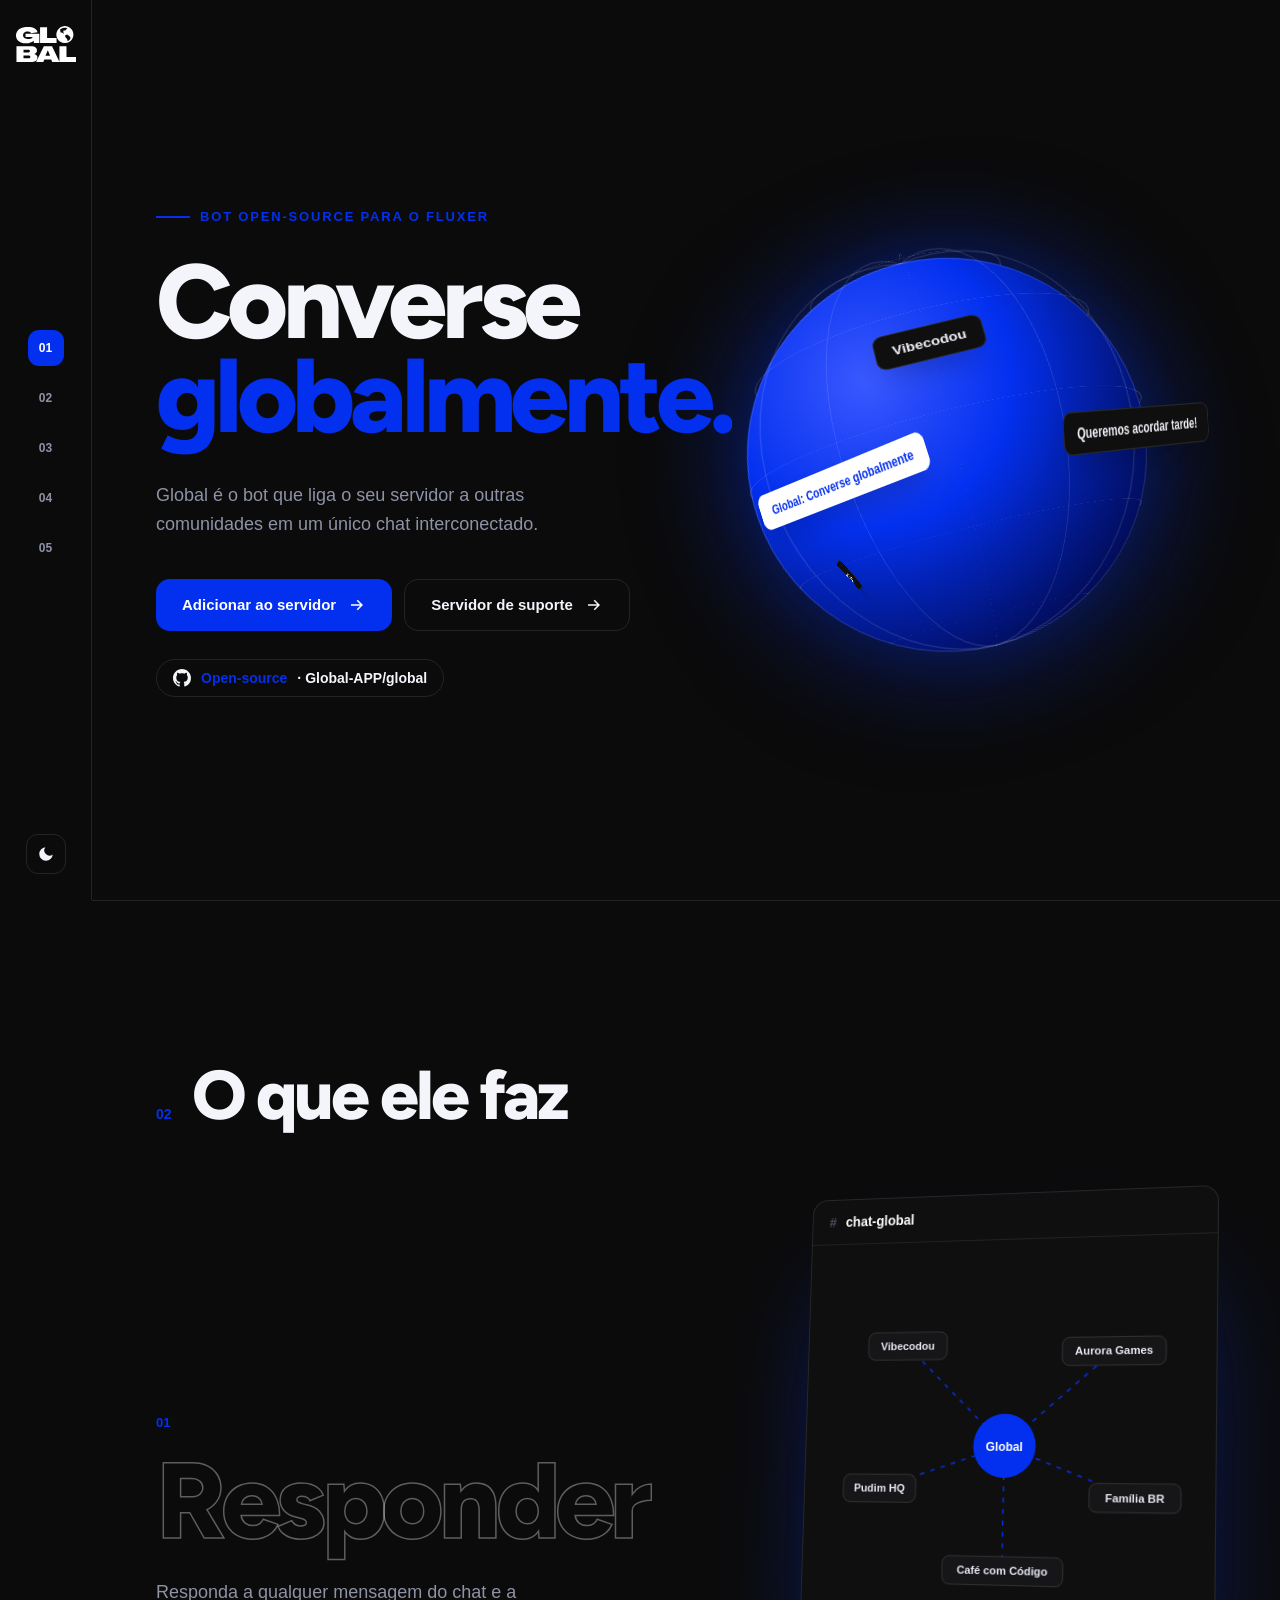
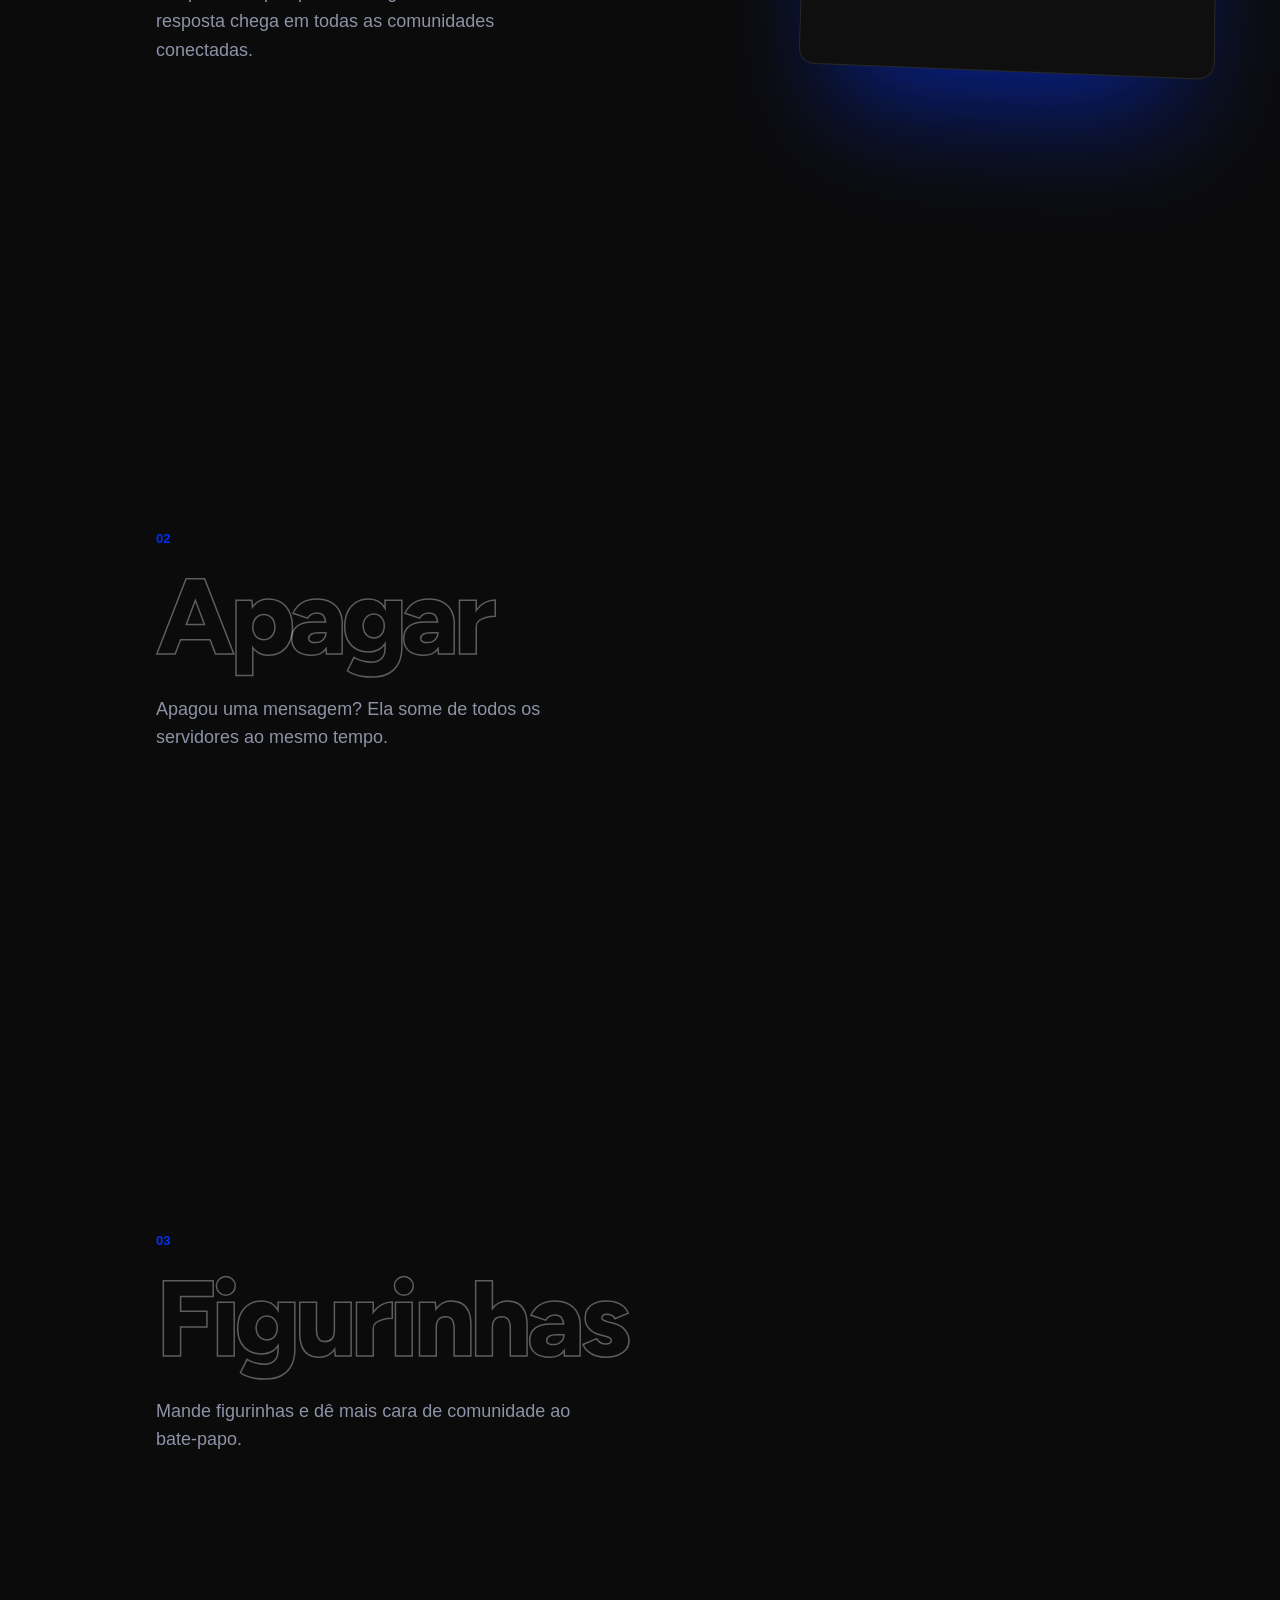
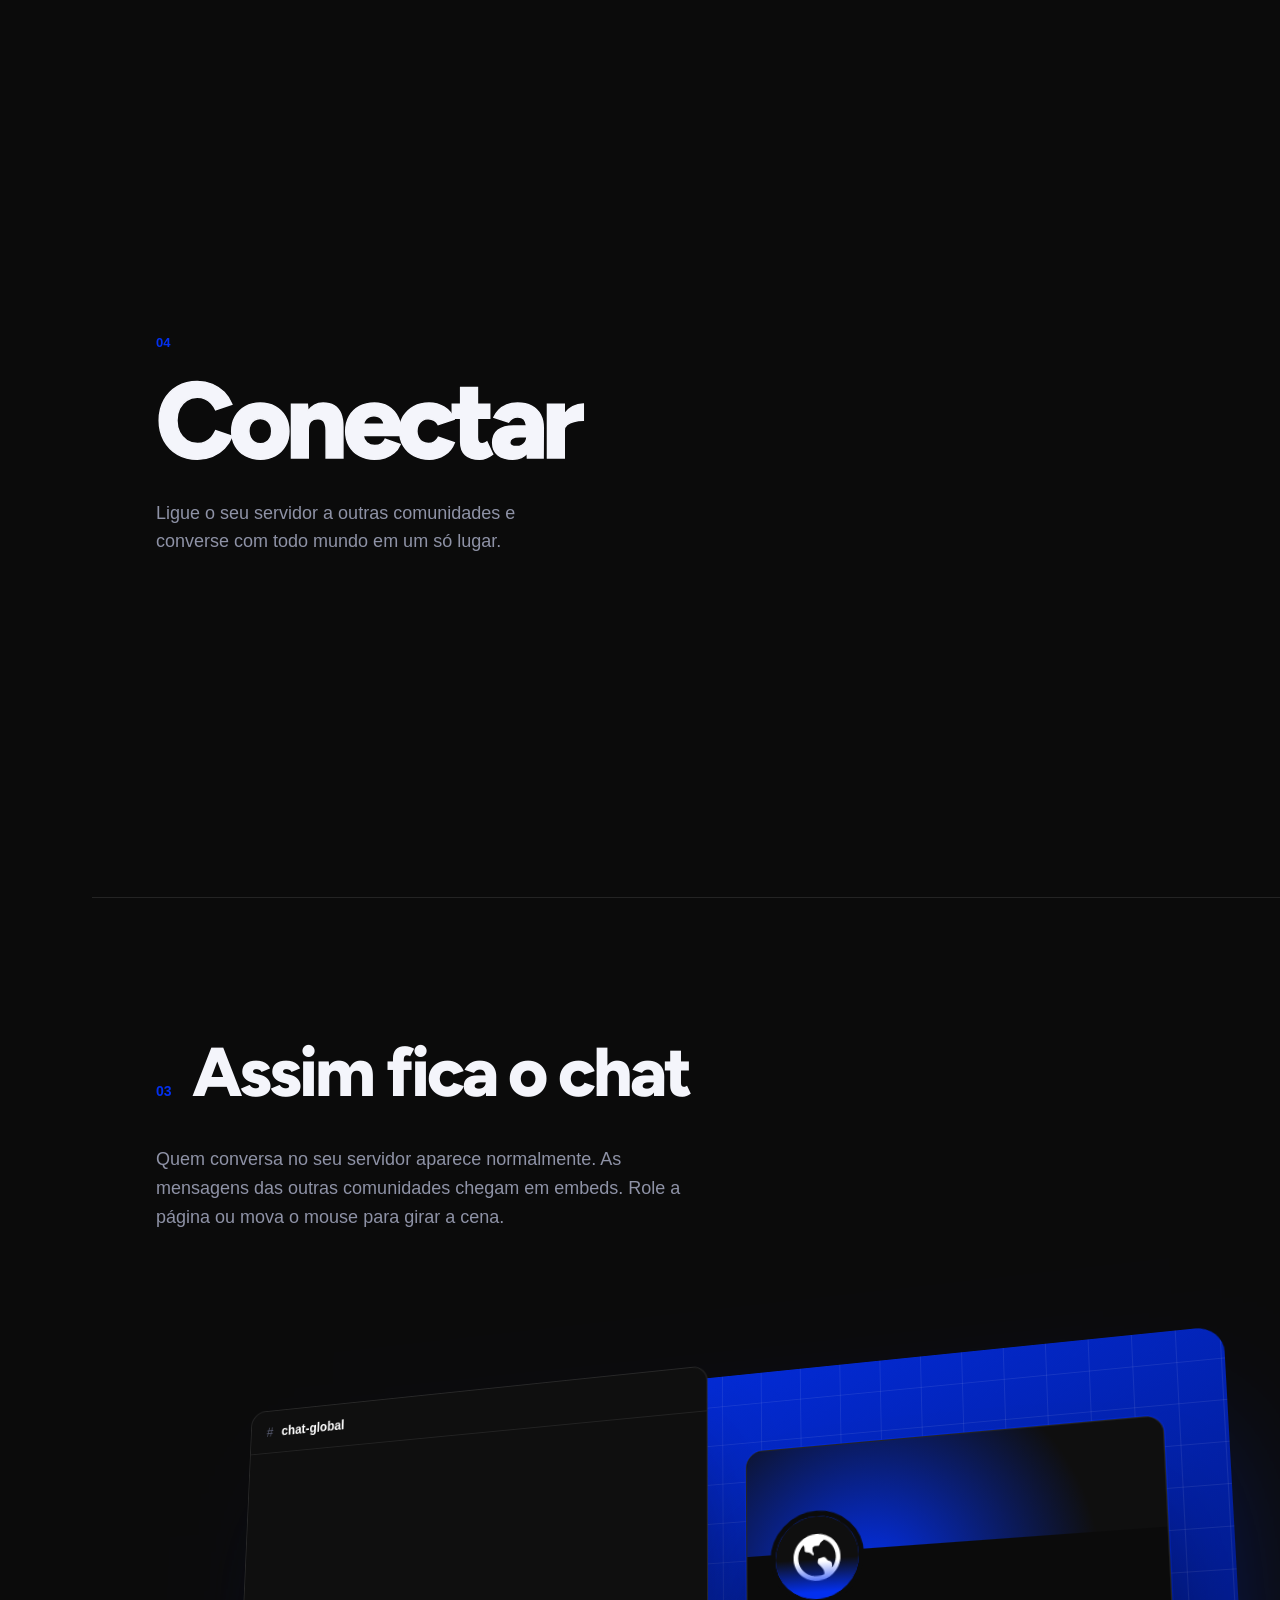
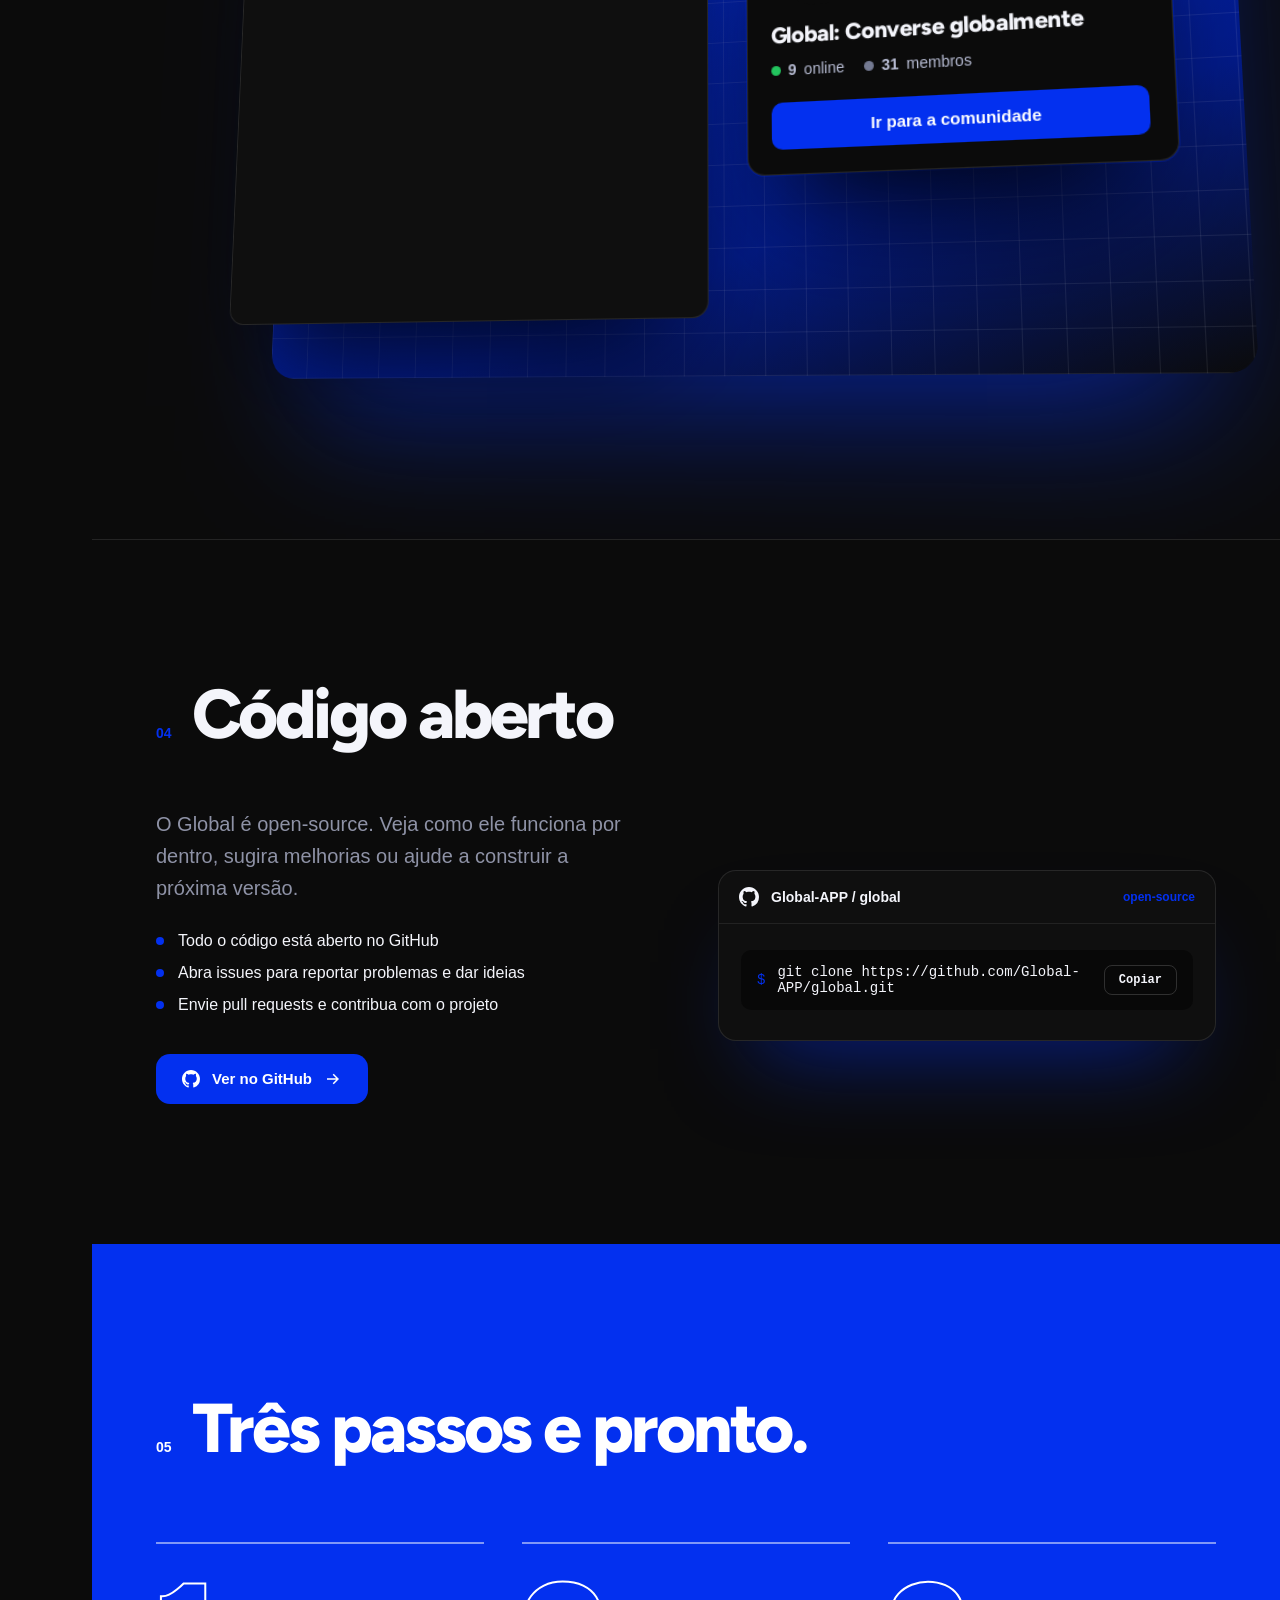
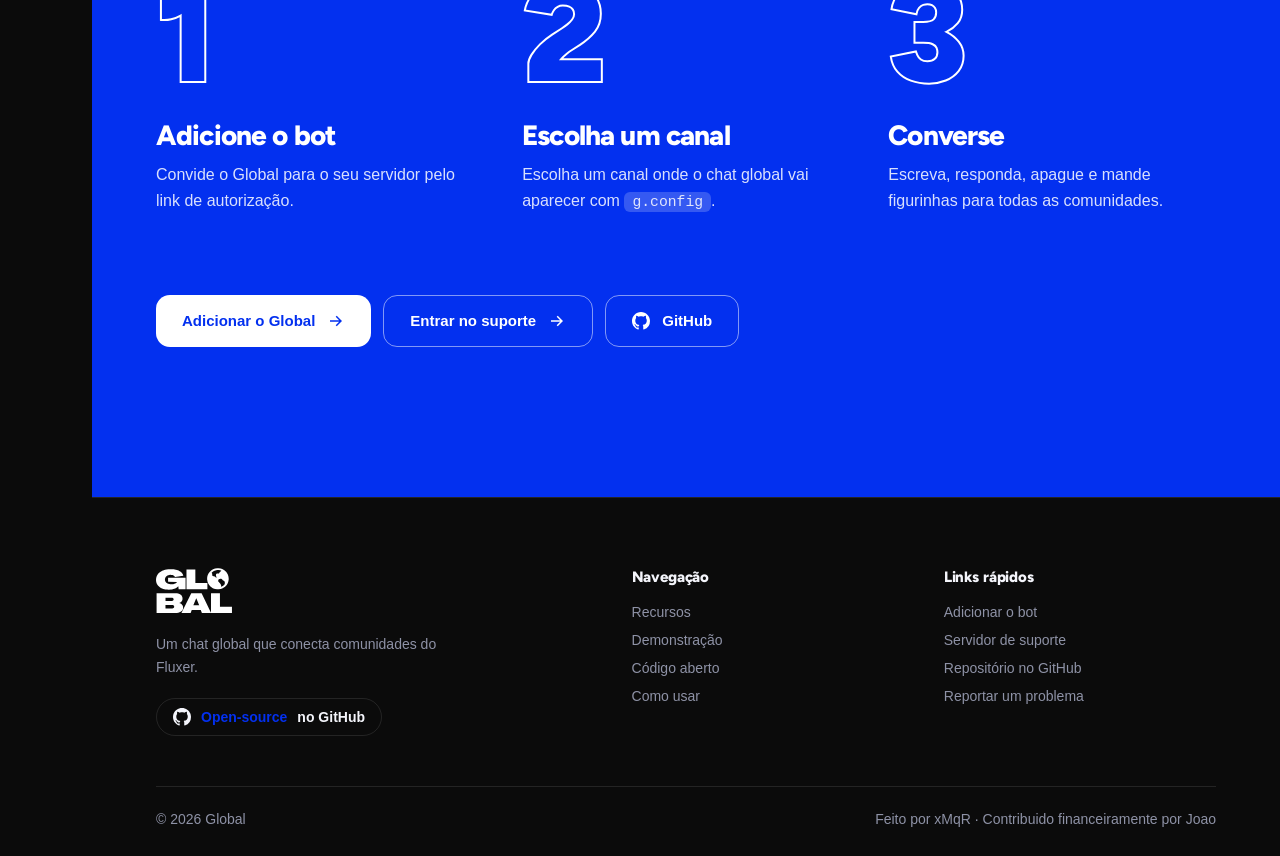
==== commit 54cb76e6: "Update index.html" ====
--- a/index.html
+++ b/index.html
@@ -6,7 +6,7 @@
   <meta name="description" content="Global é um bot open-source do Fluxer que conecta comunidades em um chat global interconectado.">
   <meta name="theme-color" content="#0B0B0B">
   <title>Global — Converse globalmente</title>
-  <link rel="icon" type="image/svg+xml" href="assets/icon.svg">
+  <link rel="icon" type="image/svg+xml" href="assets/workmark.svg">
   <link rel="preconnect" href="https://fonts.googleapis.com">
   <link rel="preconnect" href="https://fonts.gstatic.com" crossorigin>
   <link href="https://fonts.googleapis.com/css2?family=Figtree:wght@700;800;900&display=swap" rel="stylesheet">
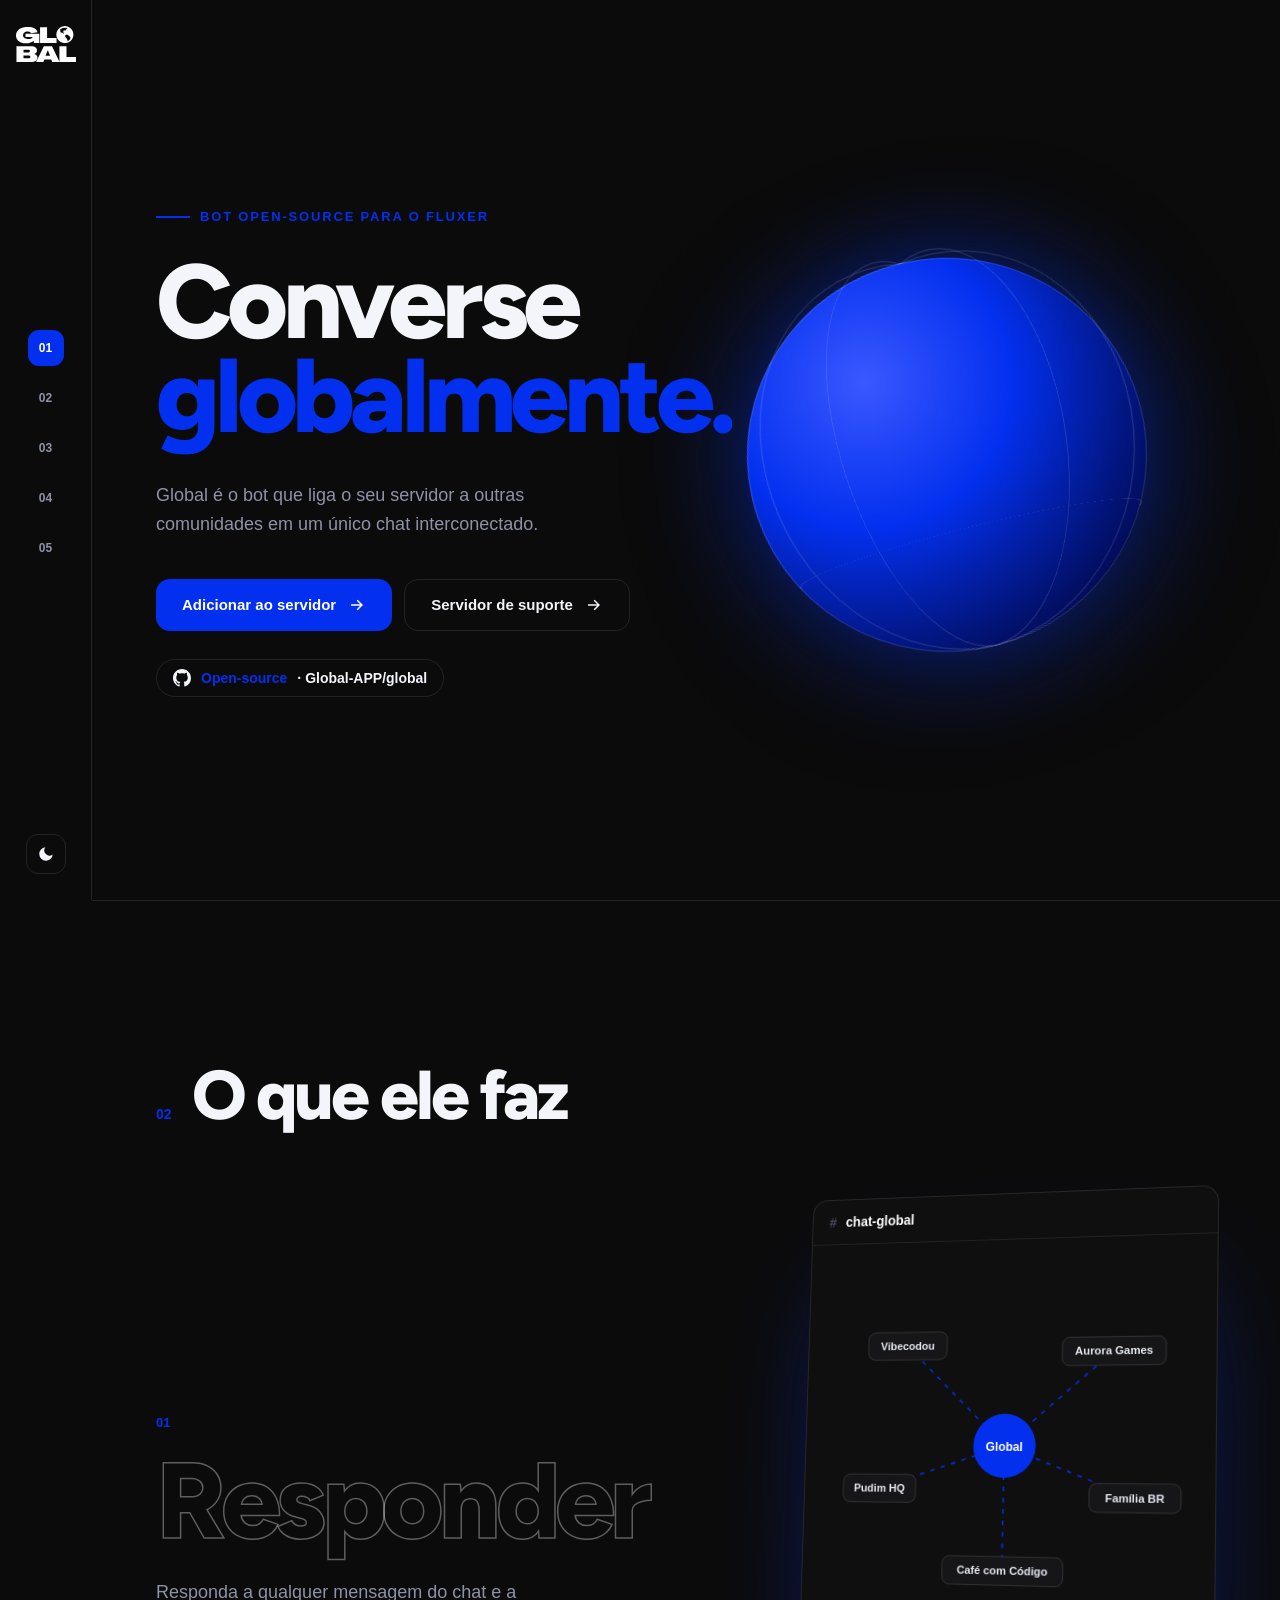
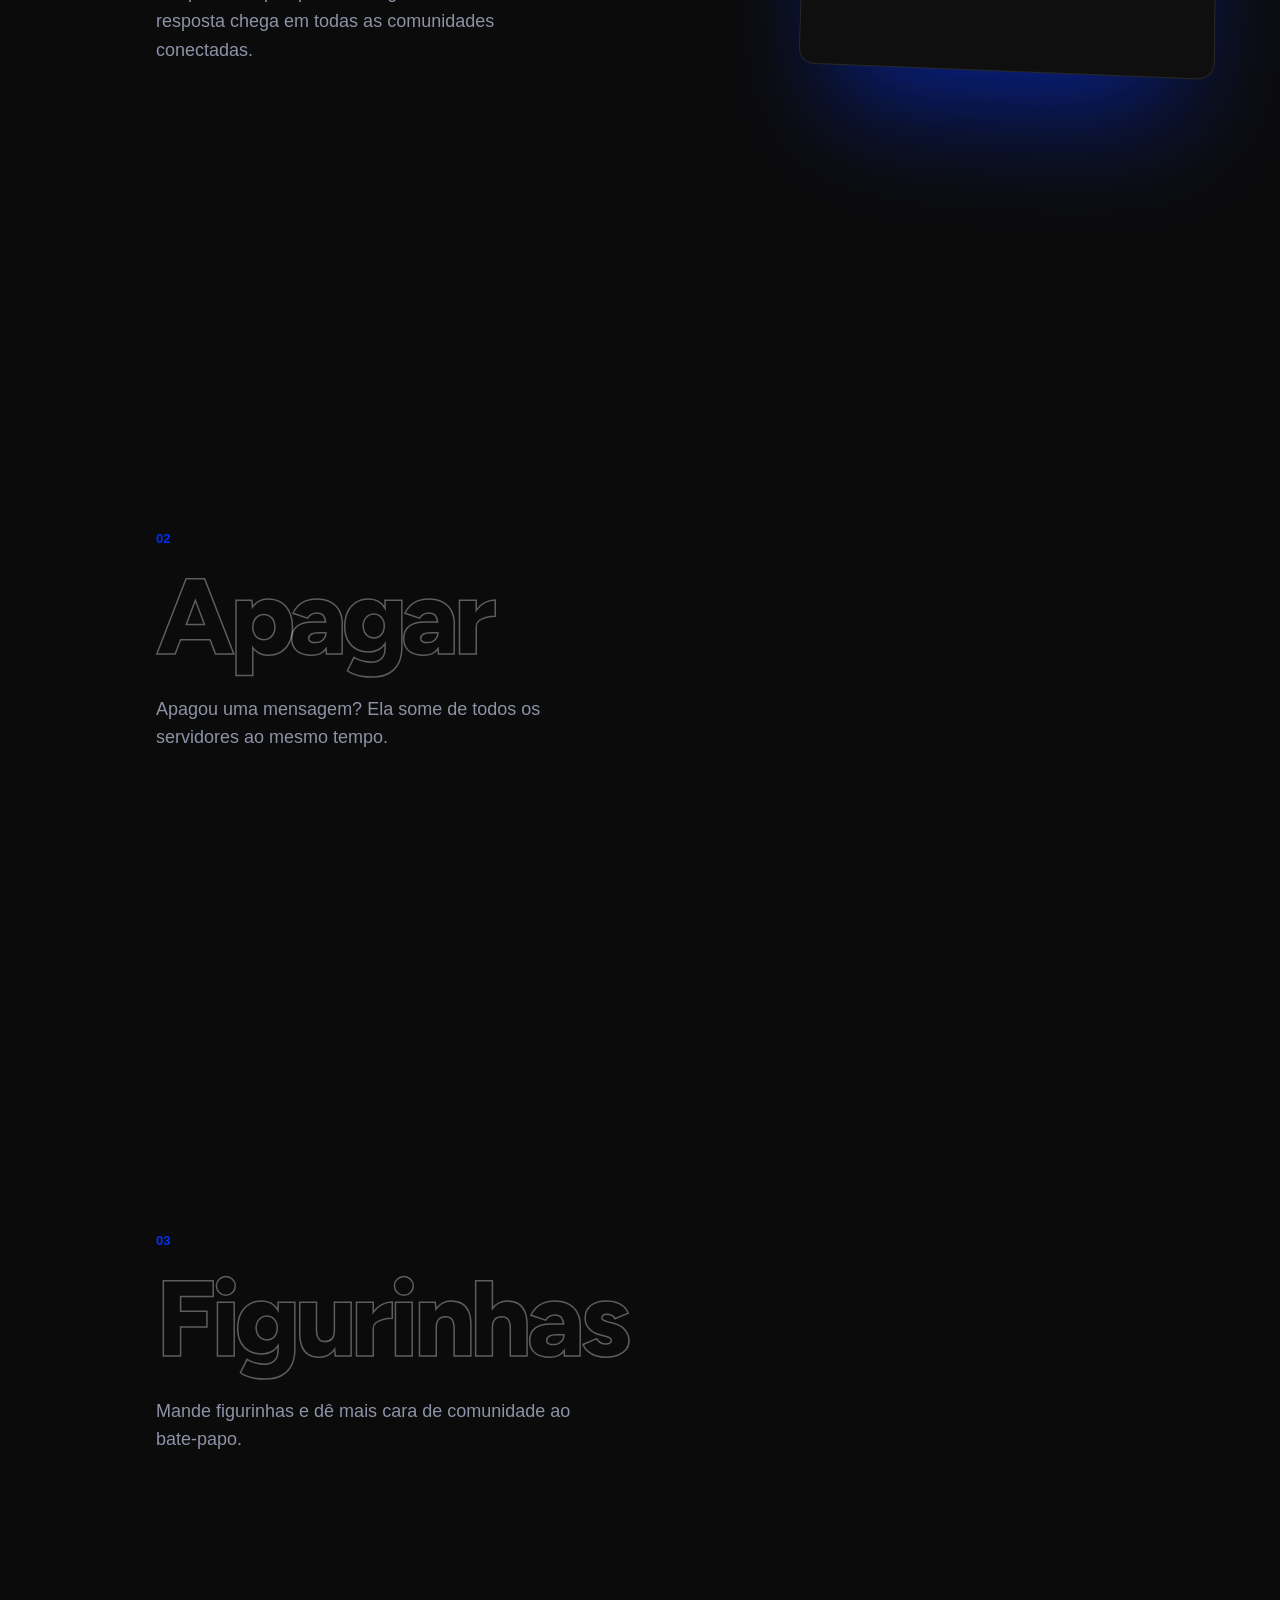
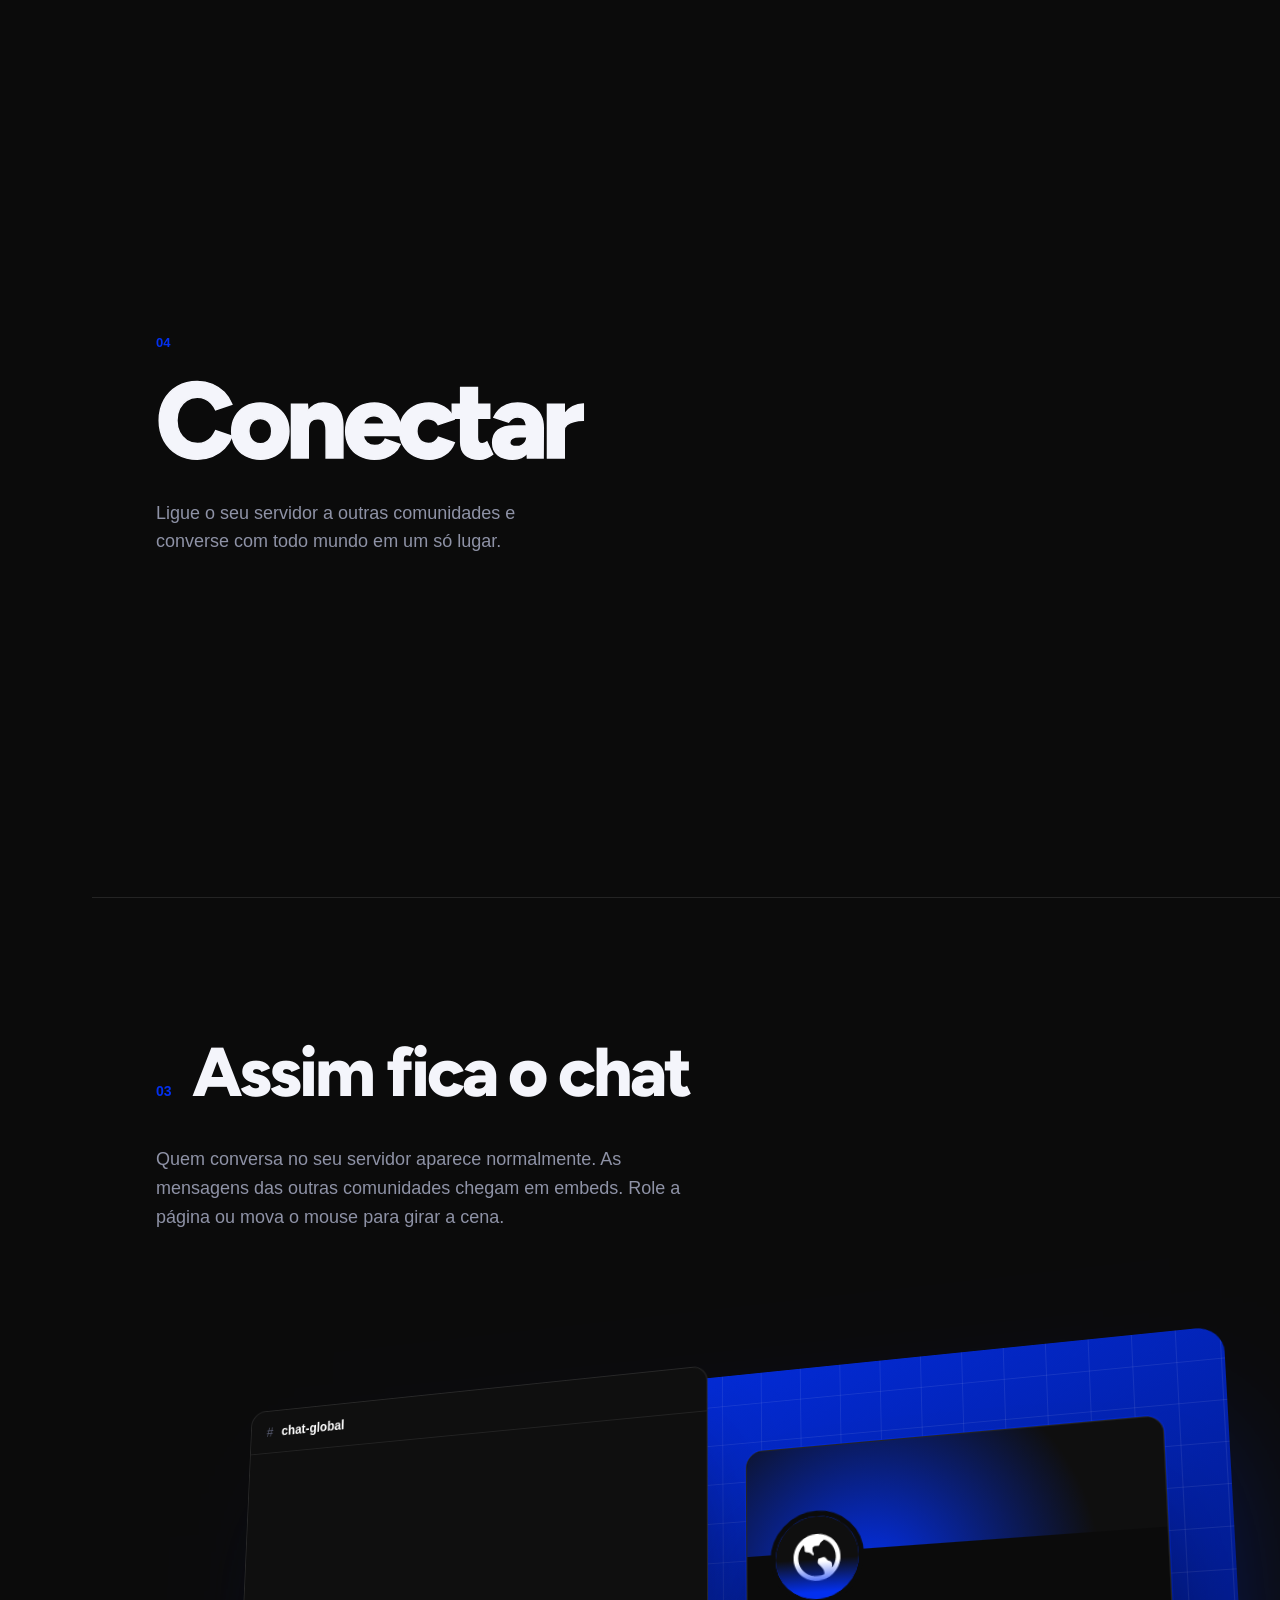
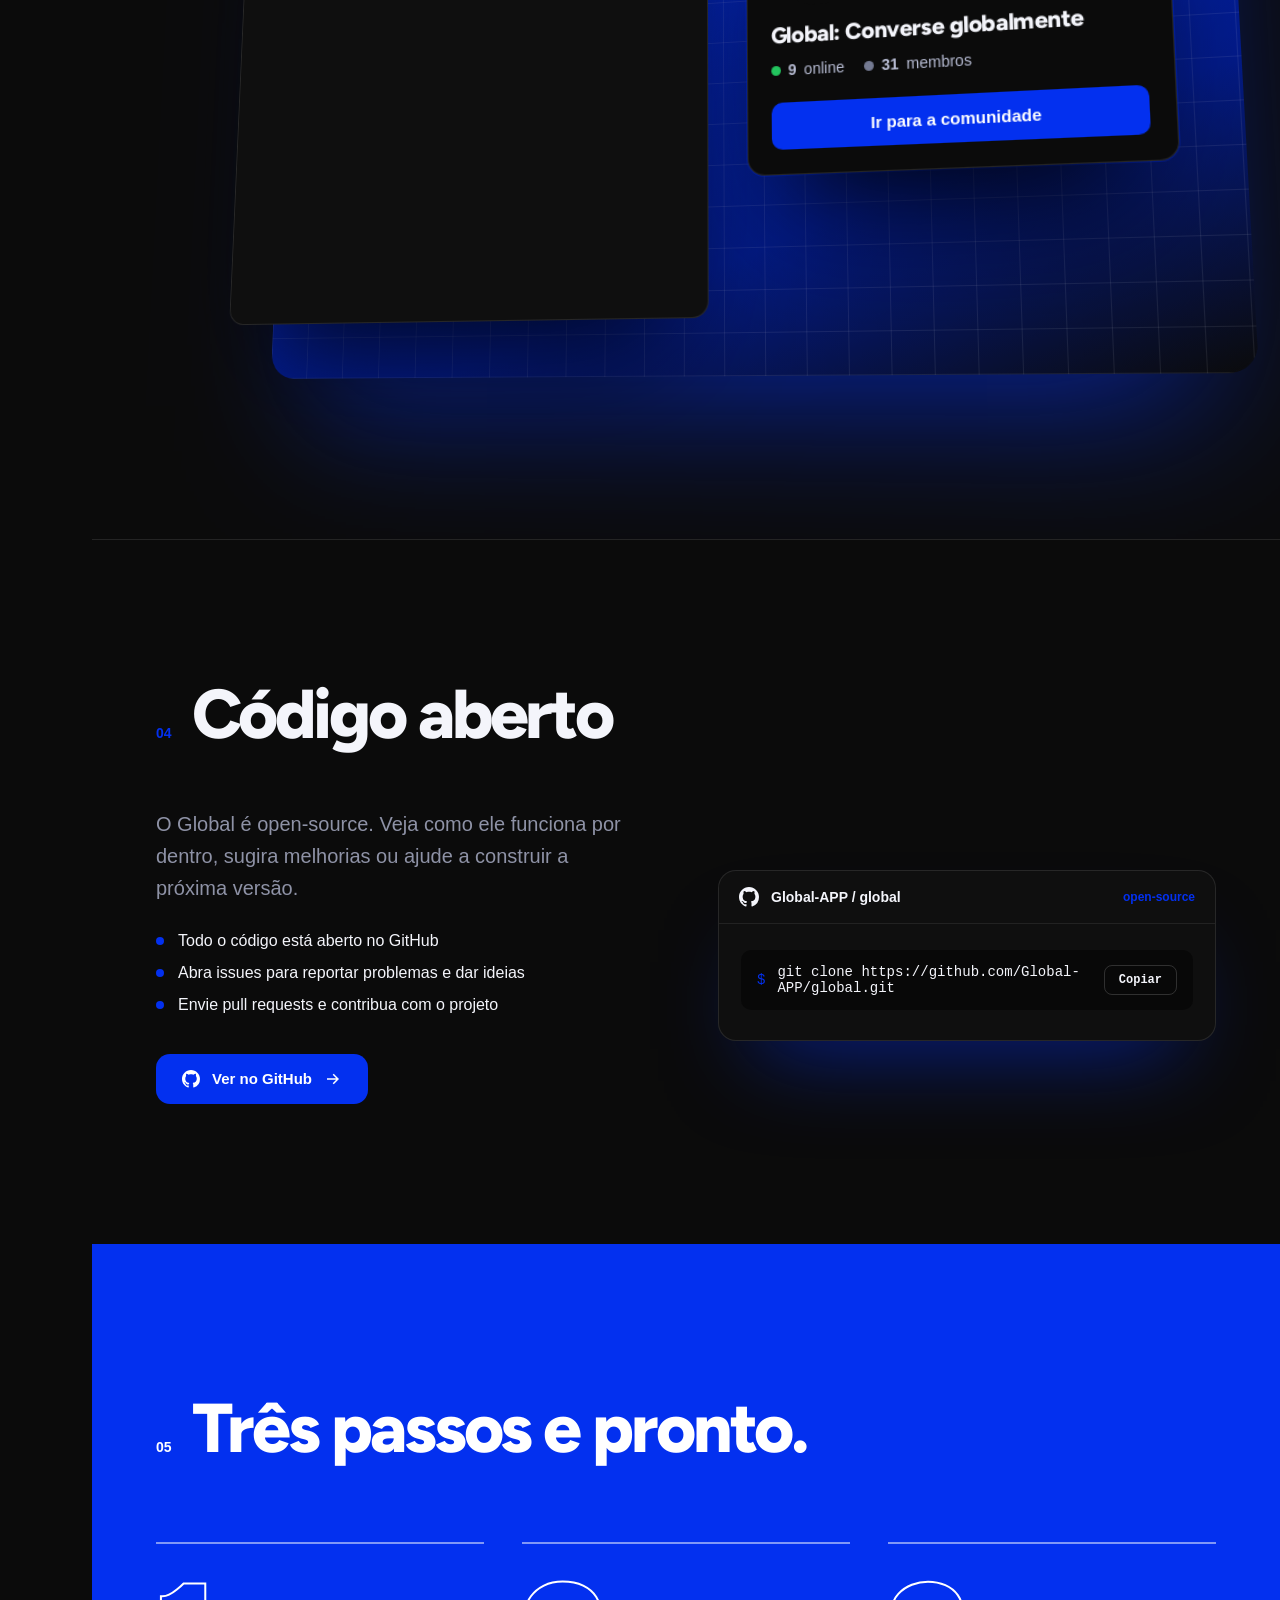
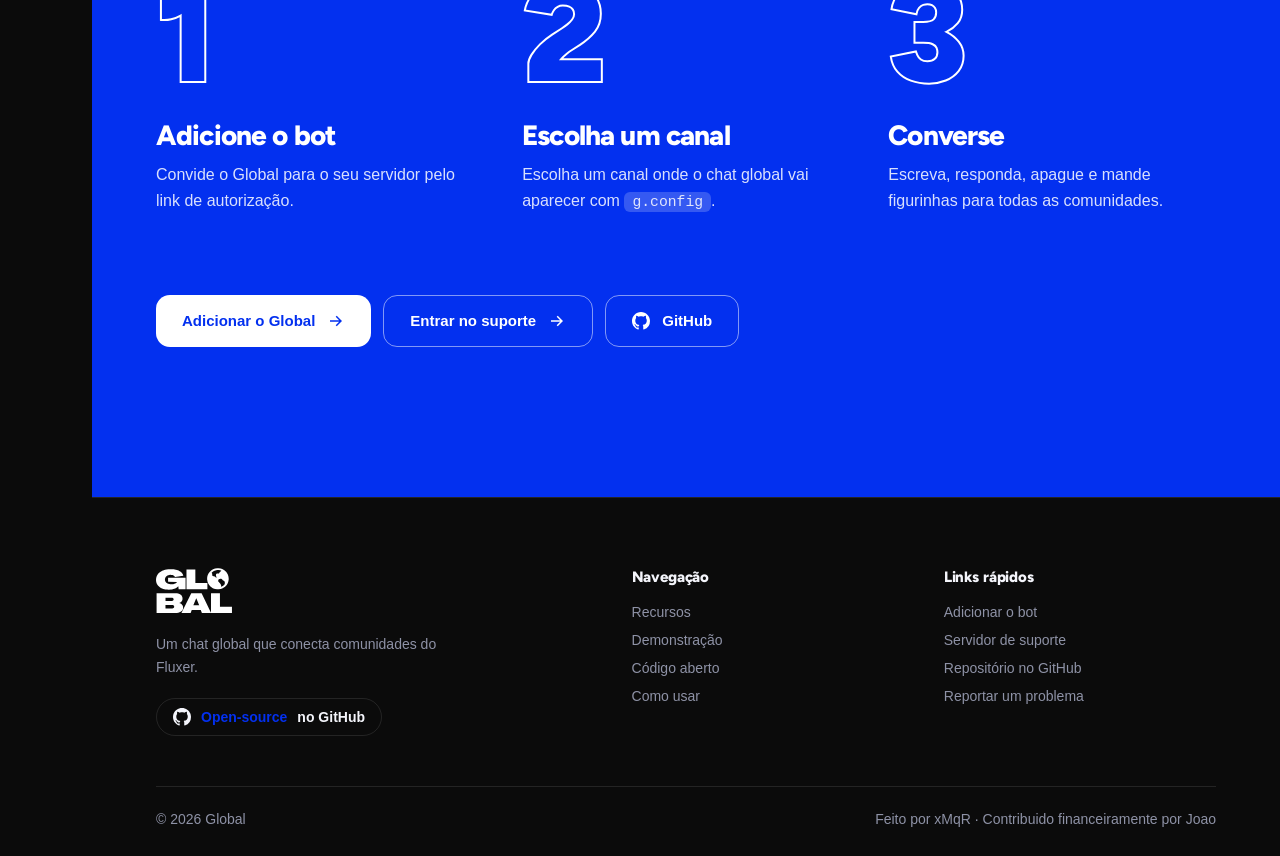
==== commit 9c49fe89: "Update favicon link in index.html" ====
--- a/index.html
+++ b/index.html
@@ -6,7 +6,7 @@
   <meta name="description" content="Global é um bot open-source do Fluxer que conecta comunidades em um chat global interconectado.">
   <meta name="theme-color" content="#0B0B0B">
   <title>Global — Converse globalmente</title>
-  <link rel="icon" type="image/svg+xml" href="assets/workmark.svg">
+  <link rel="icon" type="image/svg+xml" href="assets/icon.svg">
   <link rel="preconnect" href="https://fonts.googleapis.com">
   <link rel="preconnect" href="https://fonts.gstatic.com" crossorigin>
   <link href="https://fonts.googleapis.com/css2?family=Figtree:wght@700;800;900&display=swap" rel="stylesheet">
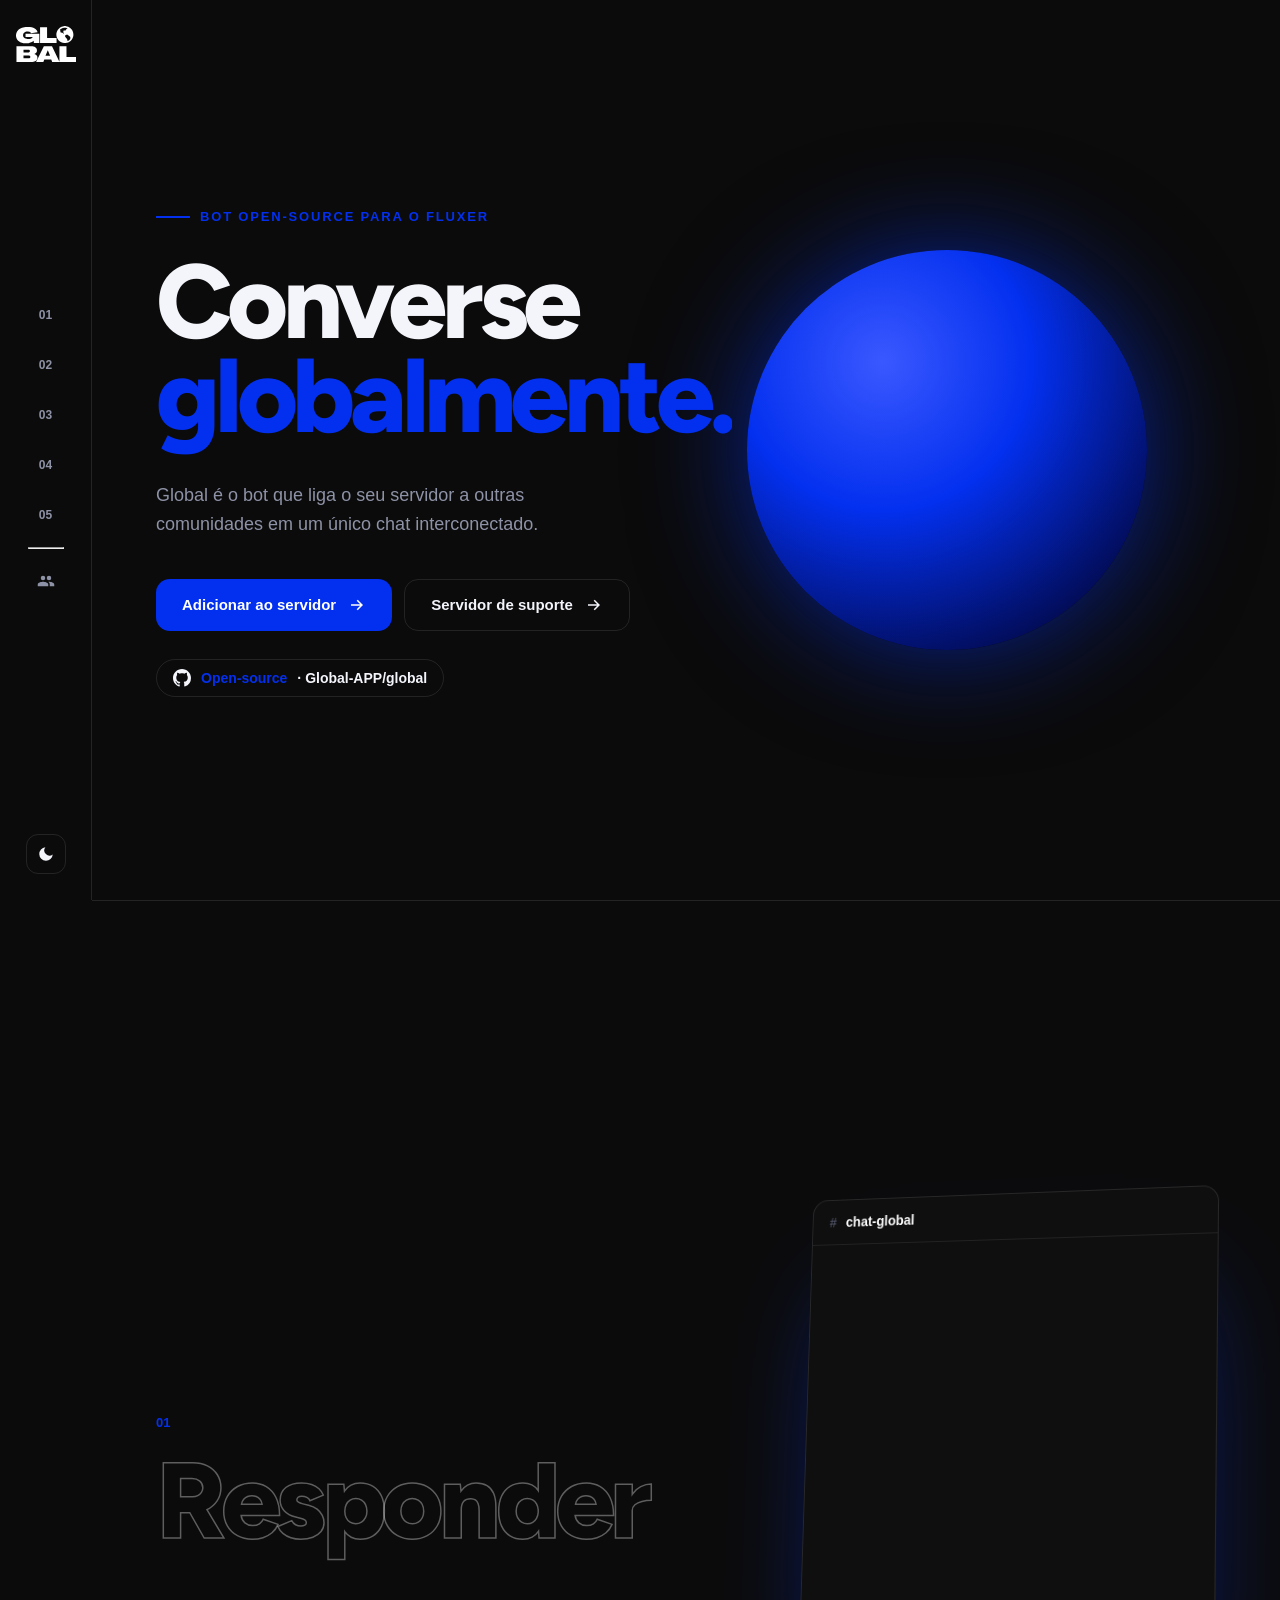
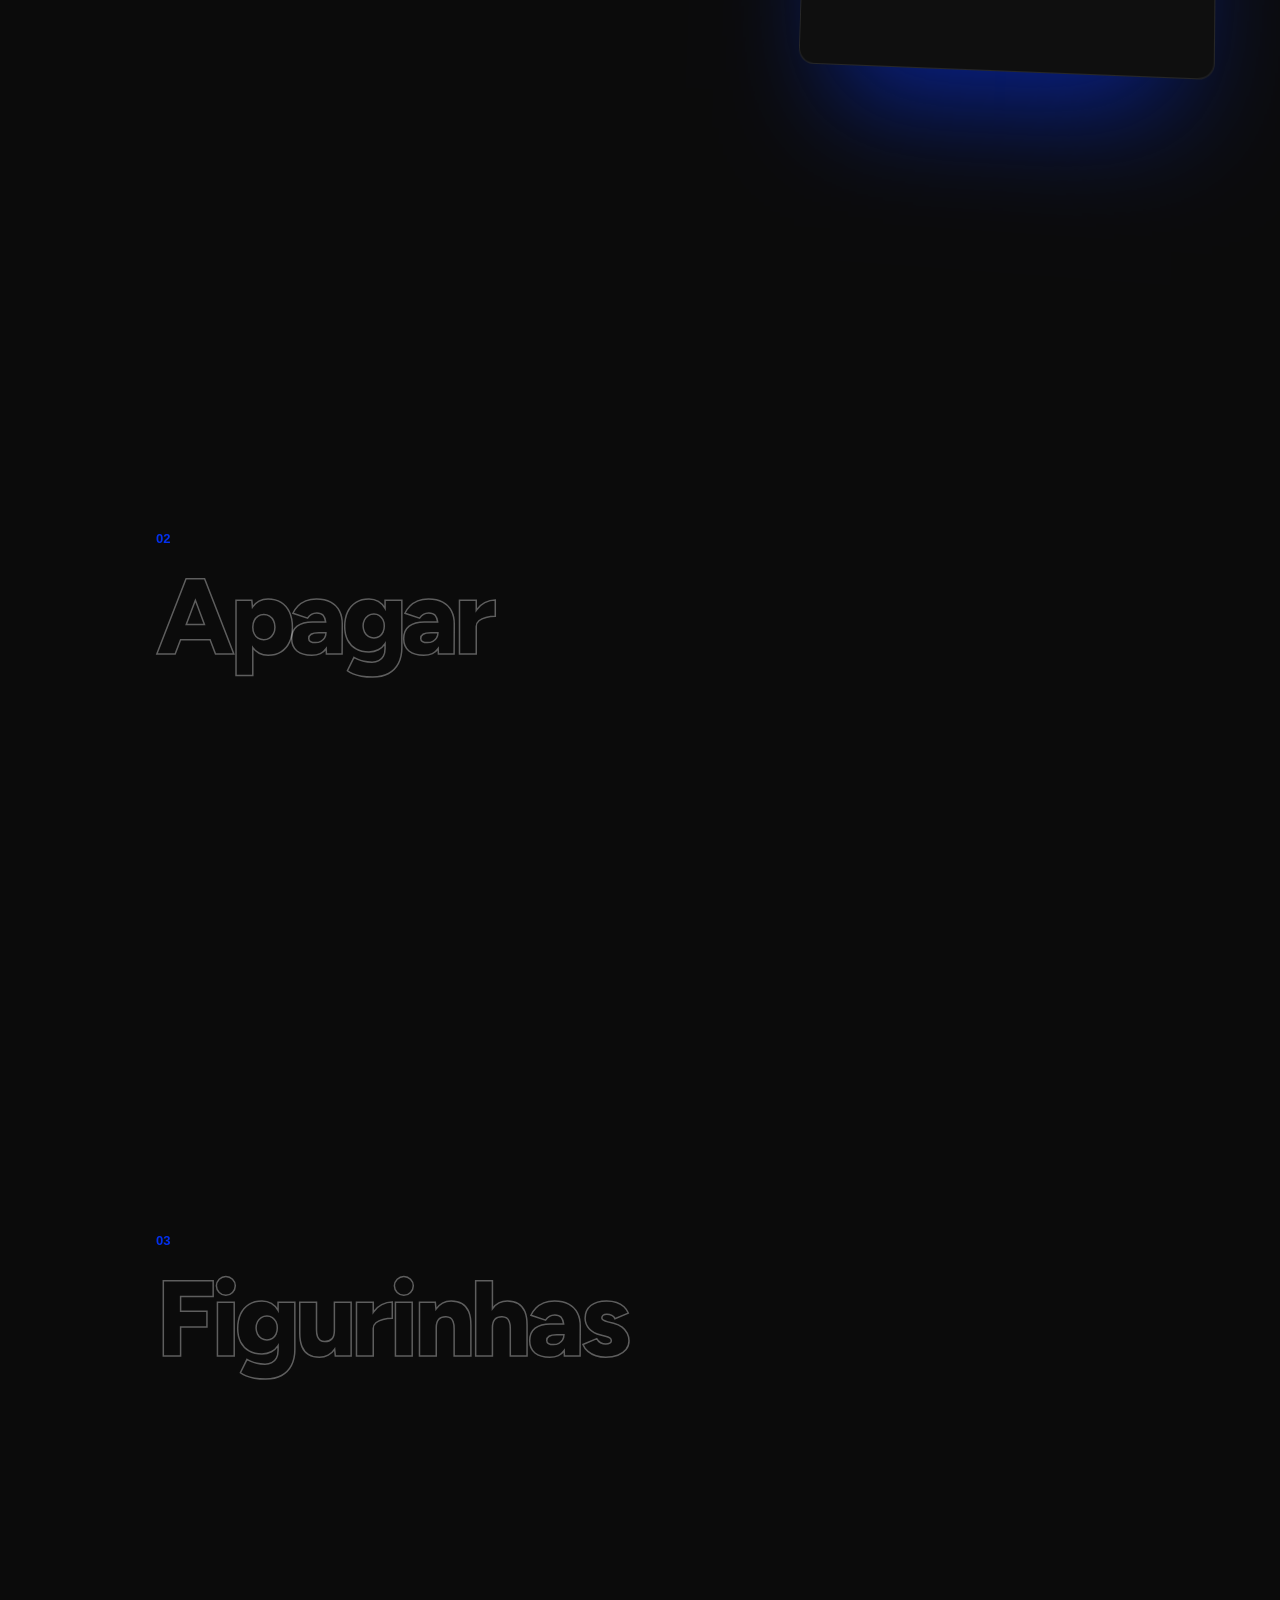
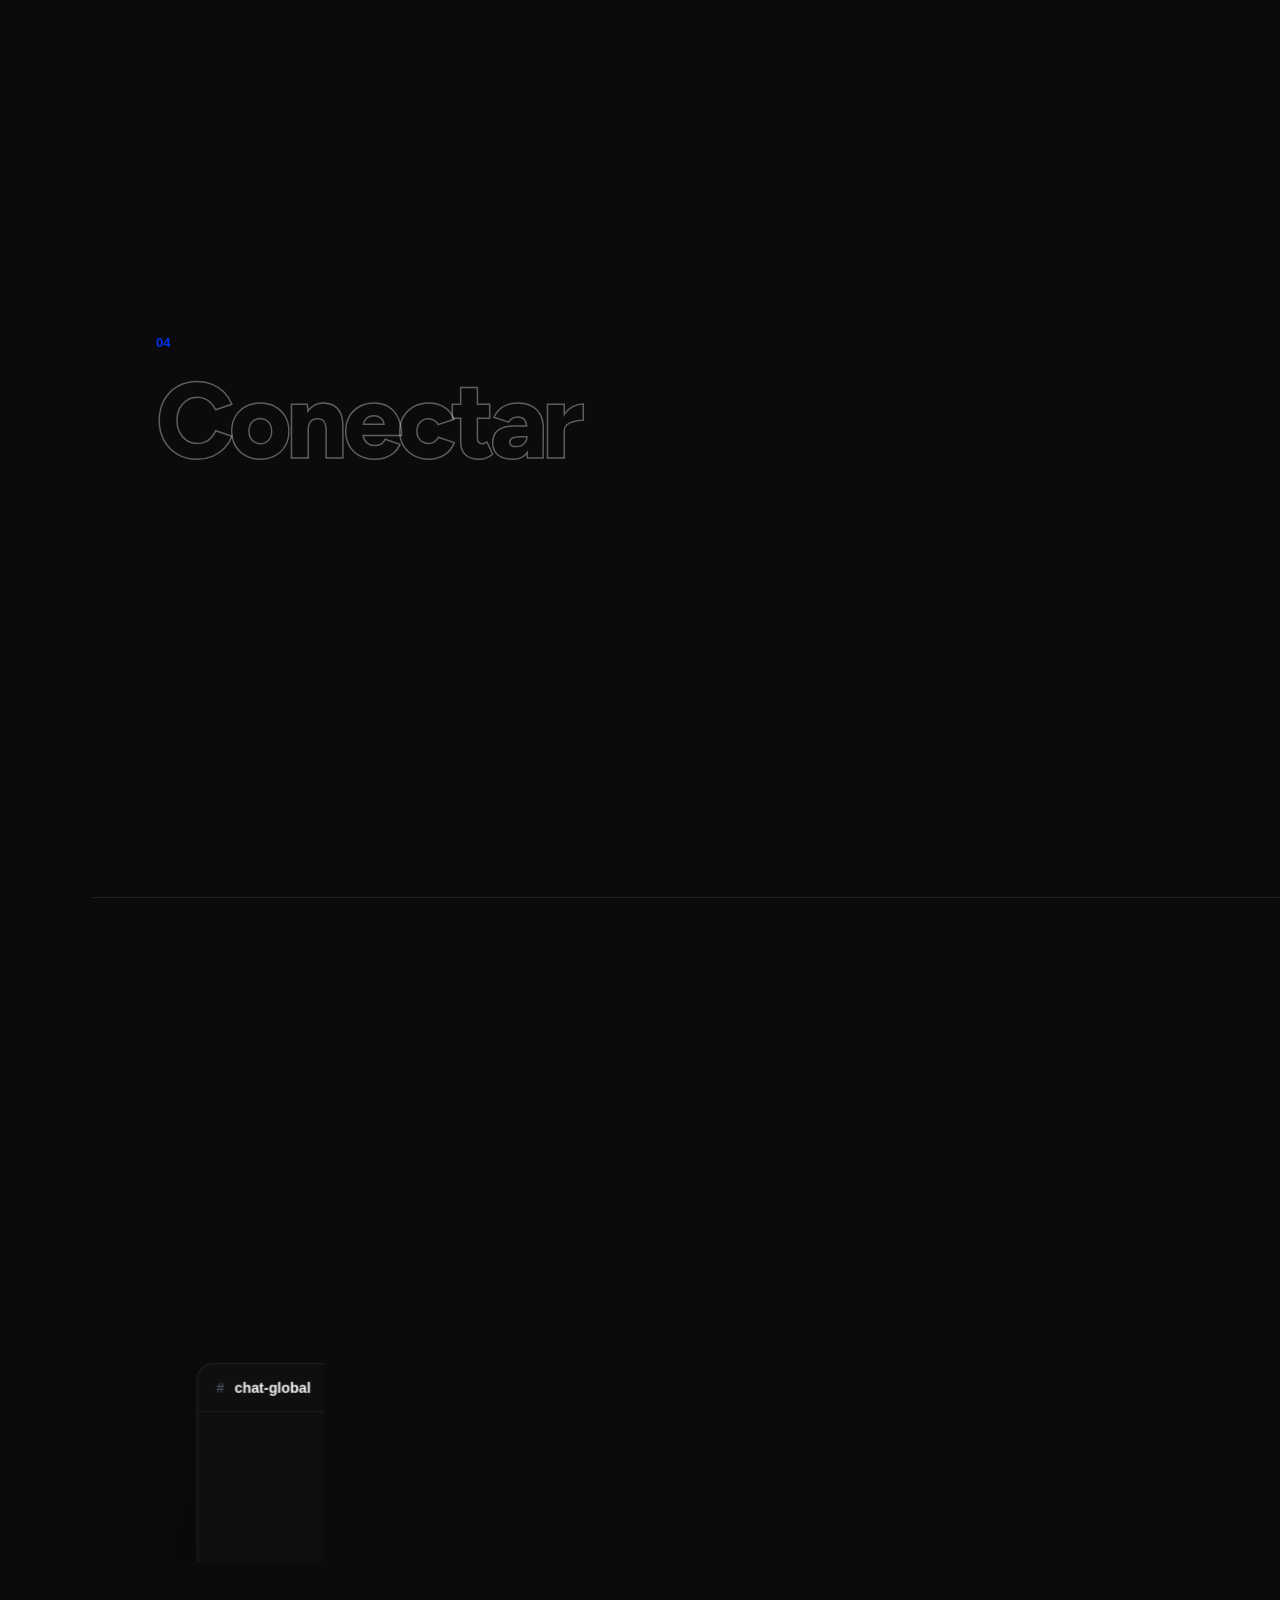
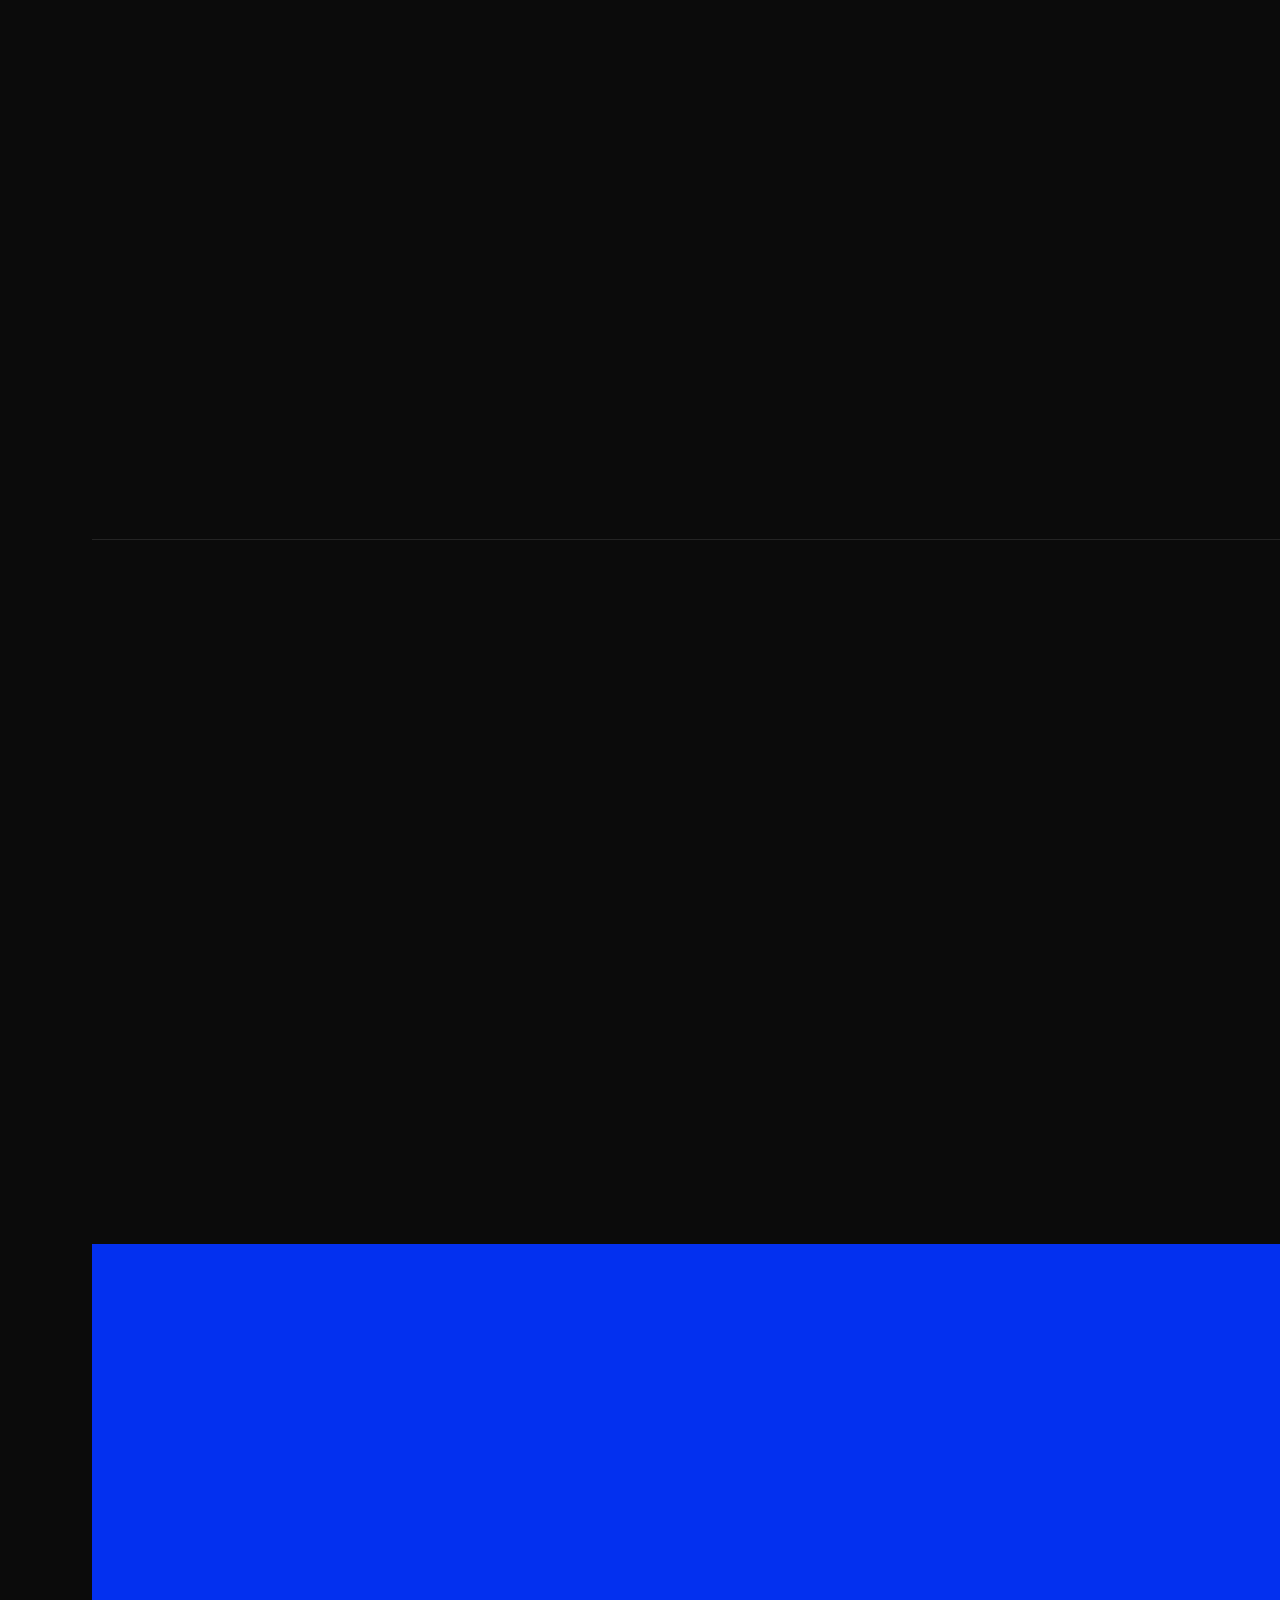
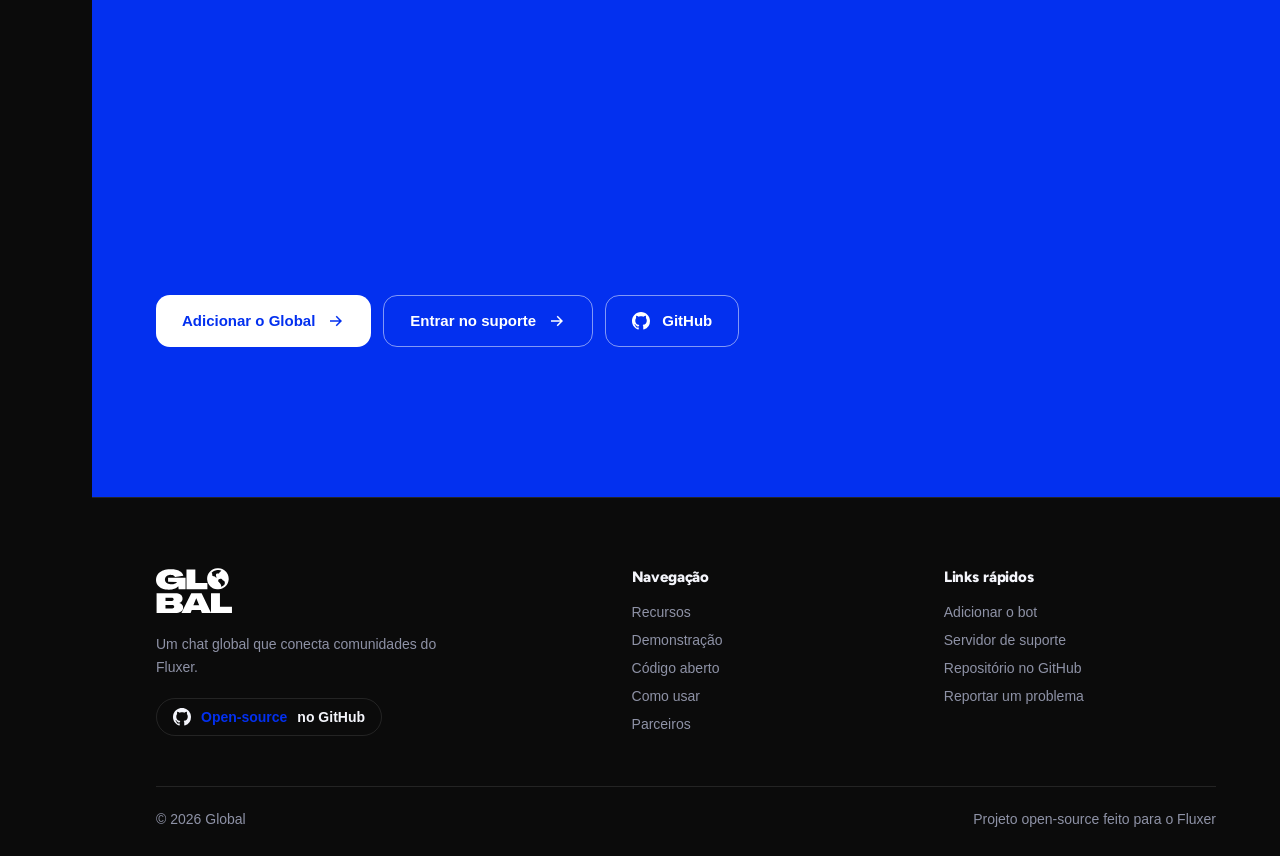
==== commit 7bd6b990: "Add files via upload" ====
--- a/index.html
+++ b/index.html
@@ -26,6 +26,10 @@
       <a class="sidebar__link" href="#demo" data-section="demo">03<span>Demonstração</span></a>
       <a class="sidebar__link" href="#codigo-aberto" data-section="codigo-aberto">04<span>Código aberto</span></a>
       <a class="sidebar__link" href="#como" data-section="como">05<span>Como usar</span></a>
+      <hr class="sidebar__divider">
+      <a class="sidebar__link" href="parceiros.html">
+        <svg class="icon" aria-hidden="true"><use href="#partners"/></svg><span>Parceiros</span>
+      </a>
     </nav>
 
     <button class="theme-toggle" type="button" data-theme-toggle aria-label="Alternar tema">
@@ -61,6 +65,7 @@
       <a class="menu__link" href="#demo">Demonstração</a>
       <a class="menu__link" href="#codigo-aberto">Código aberto</a>
       <a class="menu__link" href="#como">Como usar</a>
+      <a class="menu__link" href="parceiros.html">Parceiros</a>
     </nav>
 
     <div class="menu__links">
@@ -264,6 +269,7 @@
           <li><a href="#demo">Demonstração</a></li>
           <li><a href="#codigo-aberto">Código aberto</a></li>
           <li><a href="#como">Como usar</a></li>
+          <li><a href="parceiros.html">Parceiros</a></li>
         </ul>
       </nav>
 
@@ -280,19 +286,21 @@
 
     <div class="footer__bottom">
       <span>© 2026 Global</span>
-      <span>Feito por xMqR · Contribuido financeiramente por Joao</span>
+      <span>Projeto open-source feito para o Fluxer</span>
     </div>
   </footer>
 
   <svg aria-hidden="true" style="position: absolute; width: 0; height: 0">
     <symbol id="arrow" viewBox="0 0 24 24"><path d="M4 11h12.2l-4.6-4.6L13 5l7 7-7 7-1.4-1.4 4.6-4.6H4z"/></symbol>
     <symbol id="github" viewBox="0 0 16 16"><path d="M8 0C3.58 0 0 3.58 0 8c0 3.54 2.29 6.53 5.47 7.59.4.07.55-.17.55-.38 0-.19-.01-.82-.01-1.49-2.01.37-2.53-.49-2.69-.94-.09-.23-.48-.94-.82-1.13-.28-.15-.68-.52-.01-.53.63-.01 1.08.58 1.23.82.72 1.21 1.87.87 2.33.66.07-.52.28-.87.51-1.07-1.78-.2-3.64-.89-3.64-3.95 0-.87.31-1.59.82-2.15-.08-.2-.36-1.02.08-2.12 0 0 .67-.21 2.2.82.64-.18 1.32-.27 2-.27.68 0 1.36.09 2 .27 1.53-1.04 2.2-.82 2.2-.82.44 1.1.16 1.92.08 2.12.51.56.82 1.27.82 2.15 0 3.07-1.87 3.75-3.65 3.95.29.25.54.73.54 1.48 0 1.07-.01 1.93-.01 2.2 0 .21.15.46.55.38A8.013 8.013 0 0016 8c0-4.42-3.58-8-8-8z"/></symbol>
+    <symbol id="partners" viewBox="0 0 24 24"><path d="M16 11a3 3 0 100-6 3 3 0 000 6zm-8 0a3 3 0 100-6 3 3 0 000 6zm0 2c-2.33 0-7 1.17-7 3.5V19h14v-2.5c0-2.33-4.67-3.5-7-3.5zm8 0c-.29 0-.62.02-.97.05 1.16.84 1.97 1.97 1.97 3.45V19h6v-2.5c0-2.33-4.67-3.5-7-3.5z"/></symbol>
     <symbol id="moon" viewBox="0 0 24 24"><path d="M21 12.8A9 9 0 1111.2 3a7 7 0 009.8 9.8z"/></symbol>
     <symbol id="sun" viewBox="0 0 24 24"><path d="M12 8a4 4 0 100 8 4 4 0 000-8zM11 1h2v3h-2zm0 19h2v3h-2zM1 11h3v2H1zm19 0h3v2h-3zM4.2 5.6l1.4-1.4 2.1 2.1-1.4 1.4zm12.1 12.1l1.4-1.4 2.1 2.1-1.4 1.4zM5.6 19.8l-1.4-1.4 2.1-2.1 1.4 1.4zM17.7 7.7l-1.4-1.4 2.1-2.1 1.4 1.4z"/></symbol>
     <symbol id="burger" viewBox="0 0 24 24"><path d="M3 6h18v2H3zm0 5h18v2H3zm0 5h18v2H3z"/></symbol>
     <symbol id="close" viewBox="0 0 24 24"><path d="M5.6 4.2L12 10.6l6.4-6.4 1.4 1.4-6.4 6.4 6.4 6.4-1.4 1.4-6.4-6.4-6.4 6.4-1.4-1.4 6.4-6.4-6.4-6.4z"/></symbol>
   </svg>
 
-  <script src="js/main.js" defer></script>
+  <script src="js/common.js" defer></script>
+  <script src="js/home.js" defer></script>
 </body>
 </html>
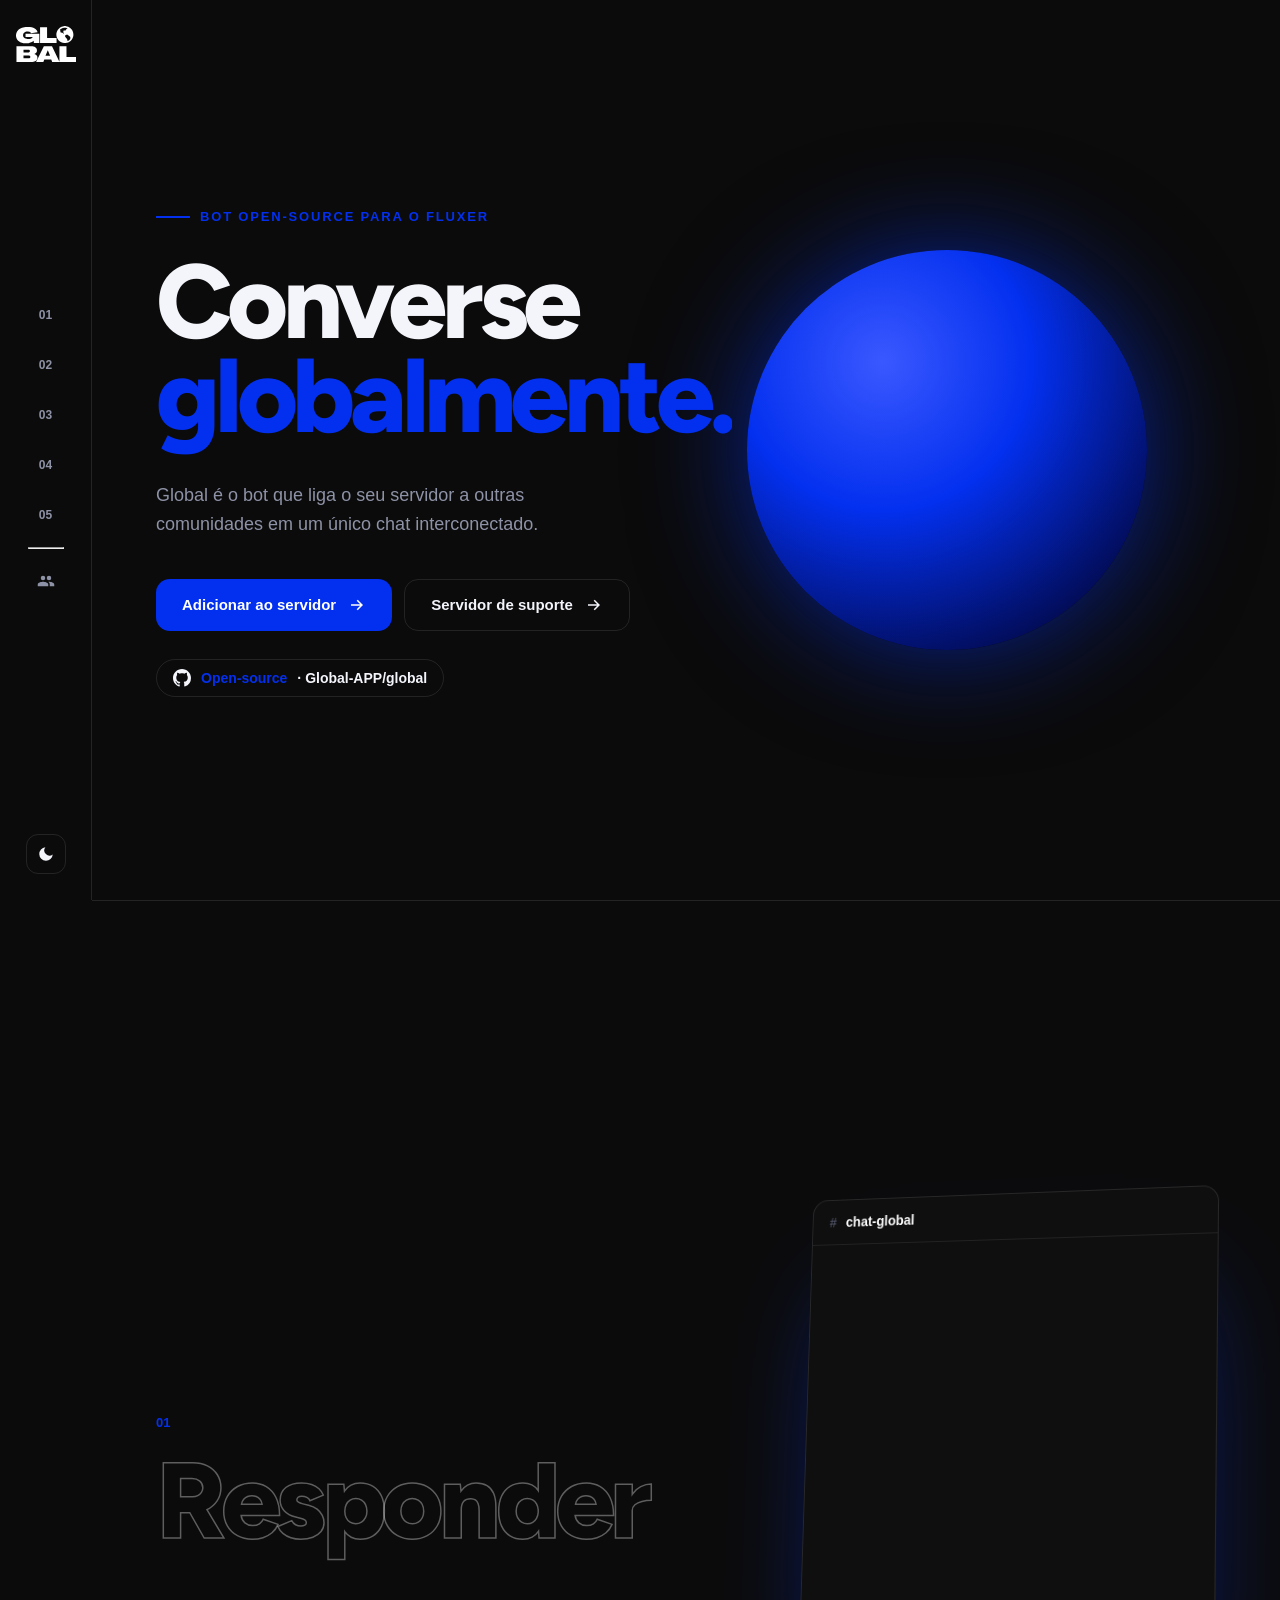
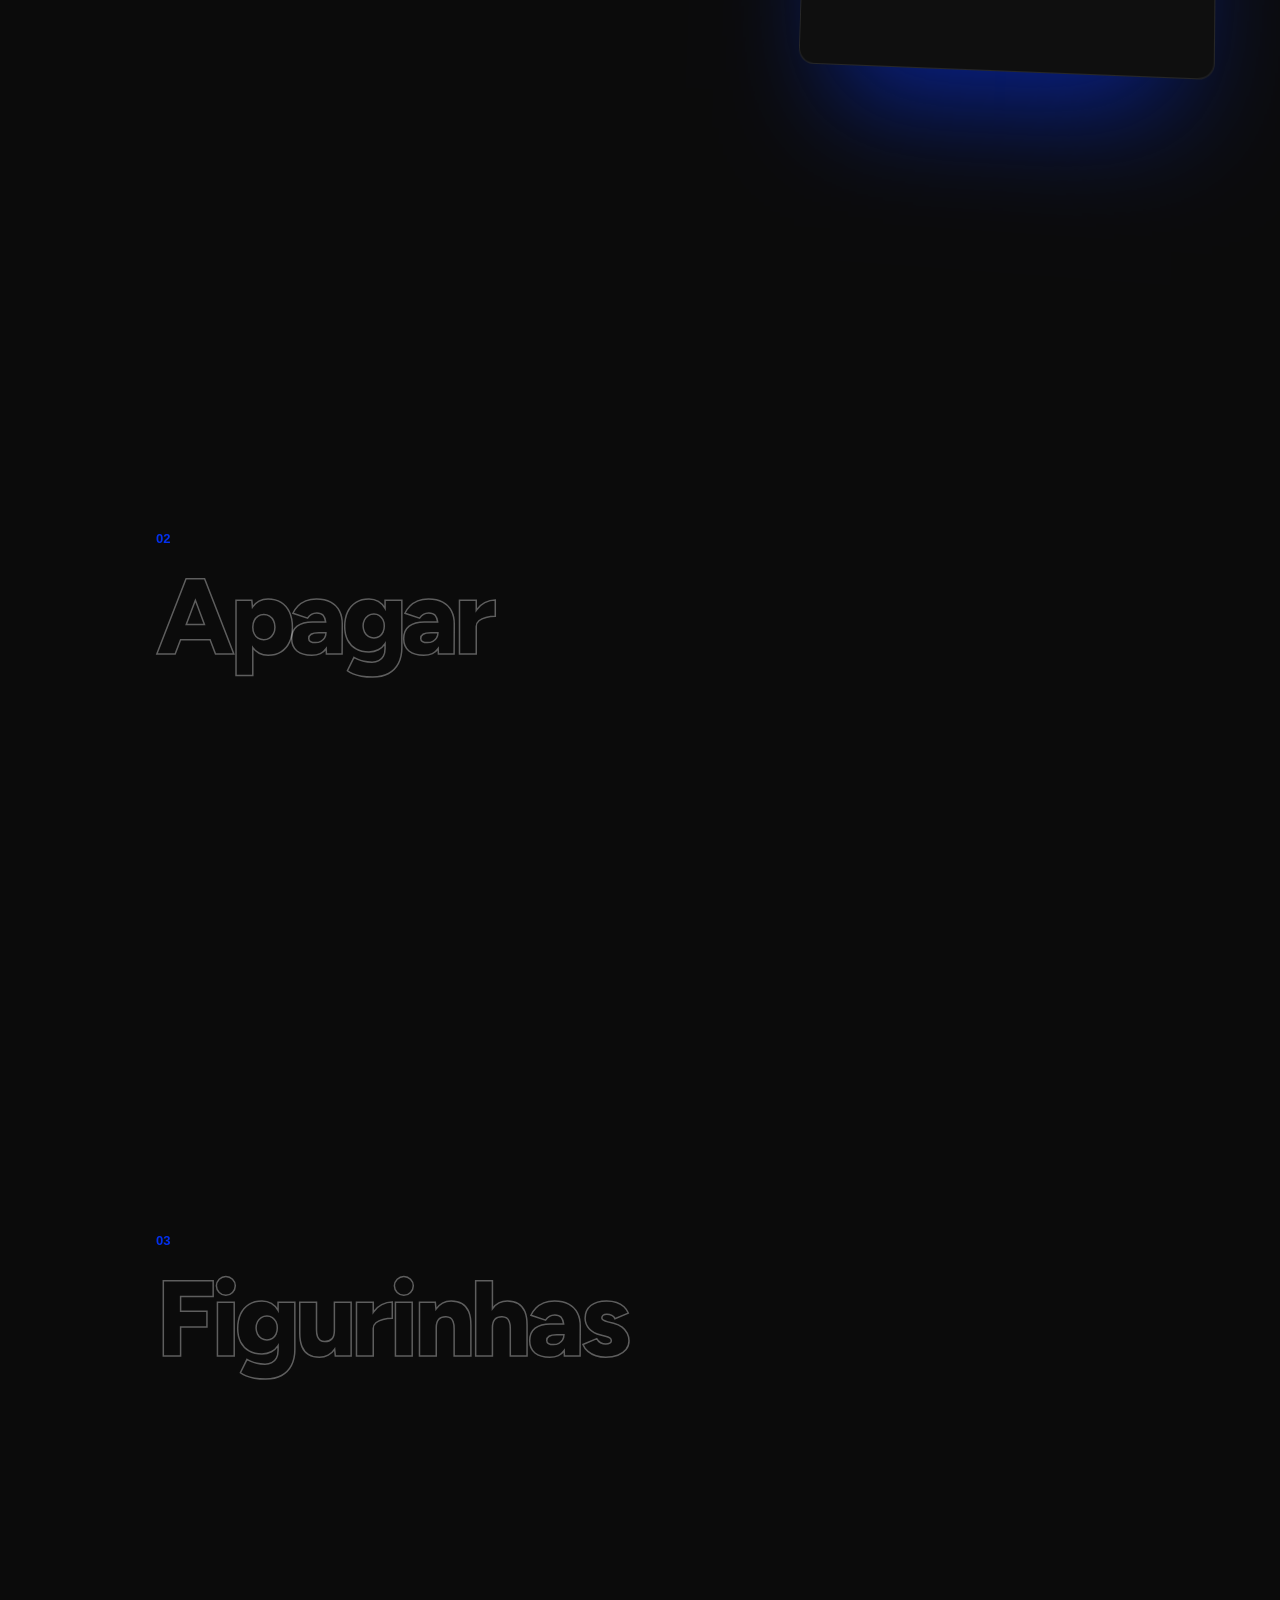
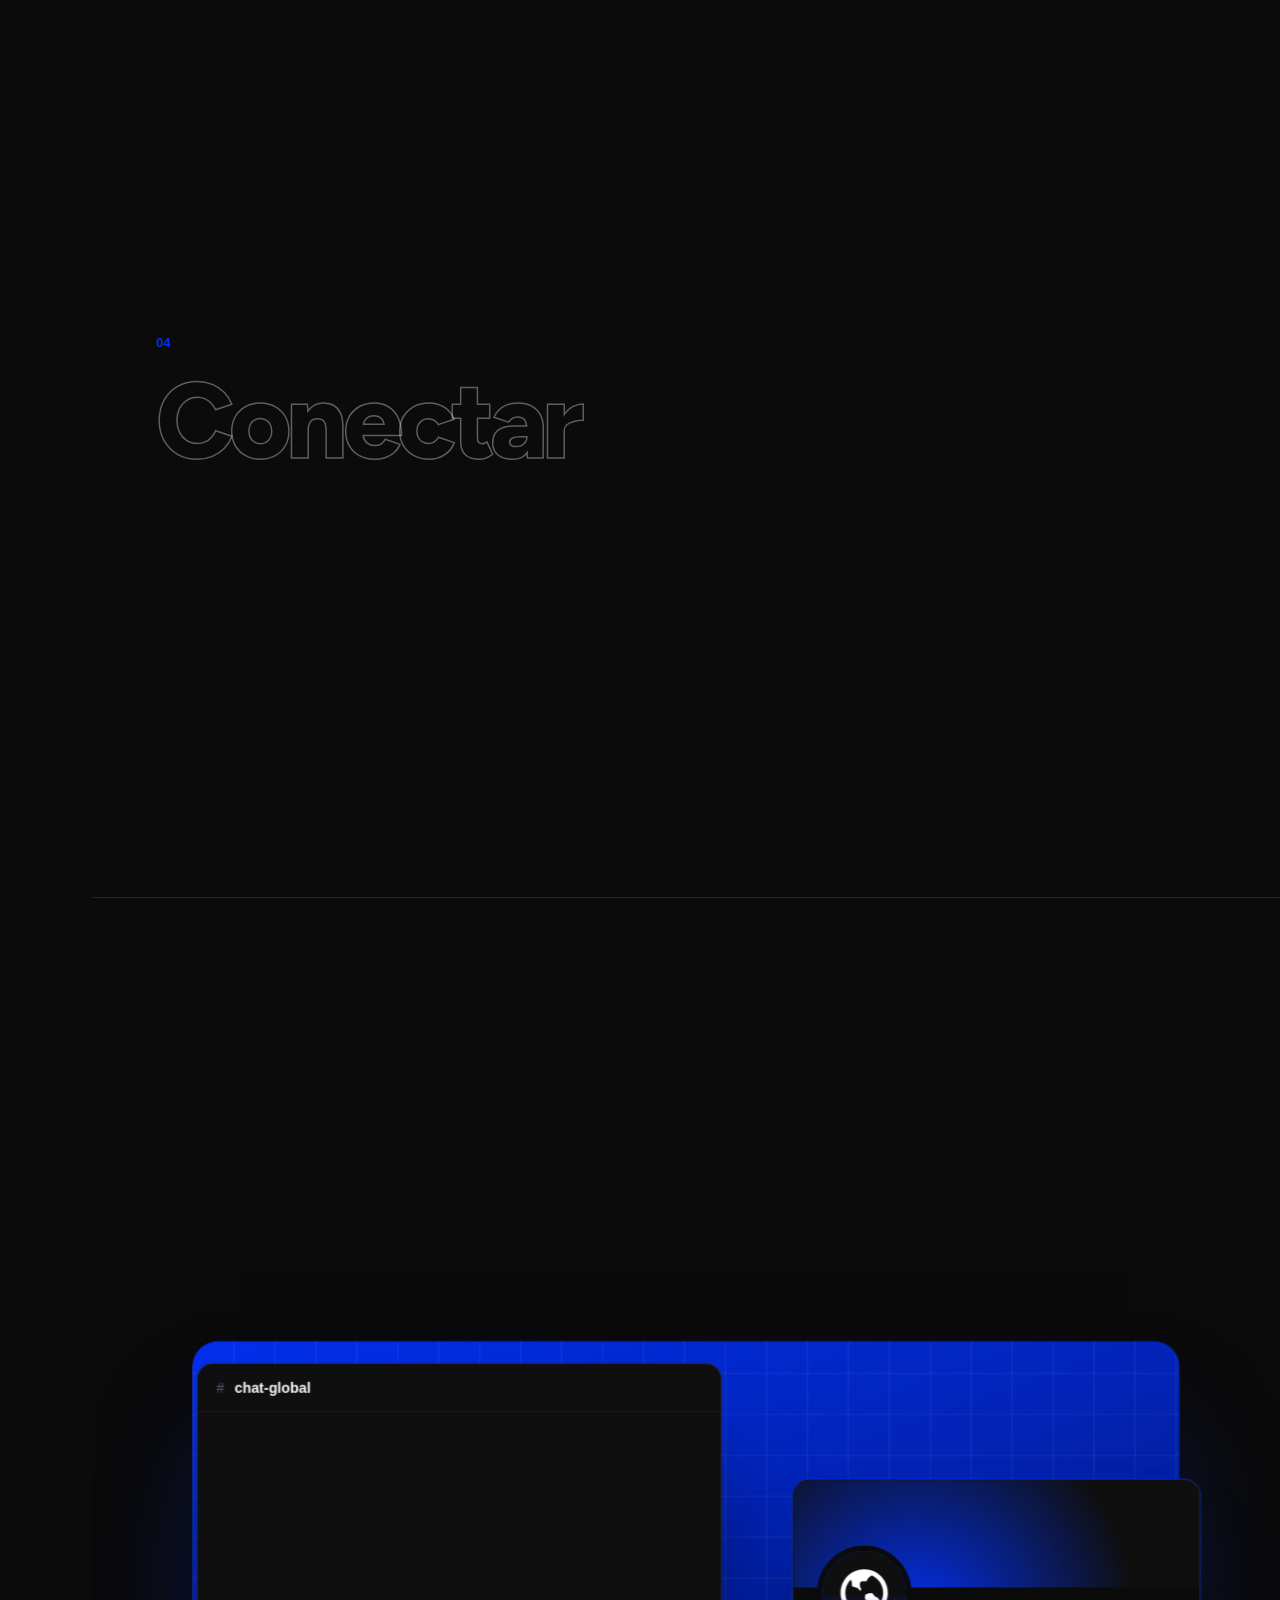
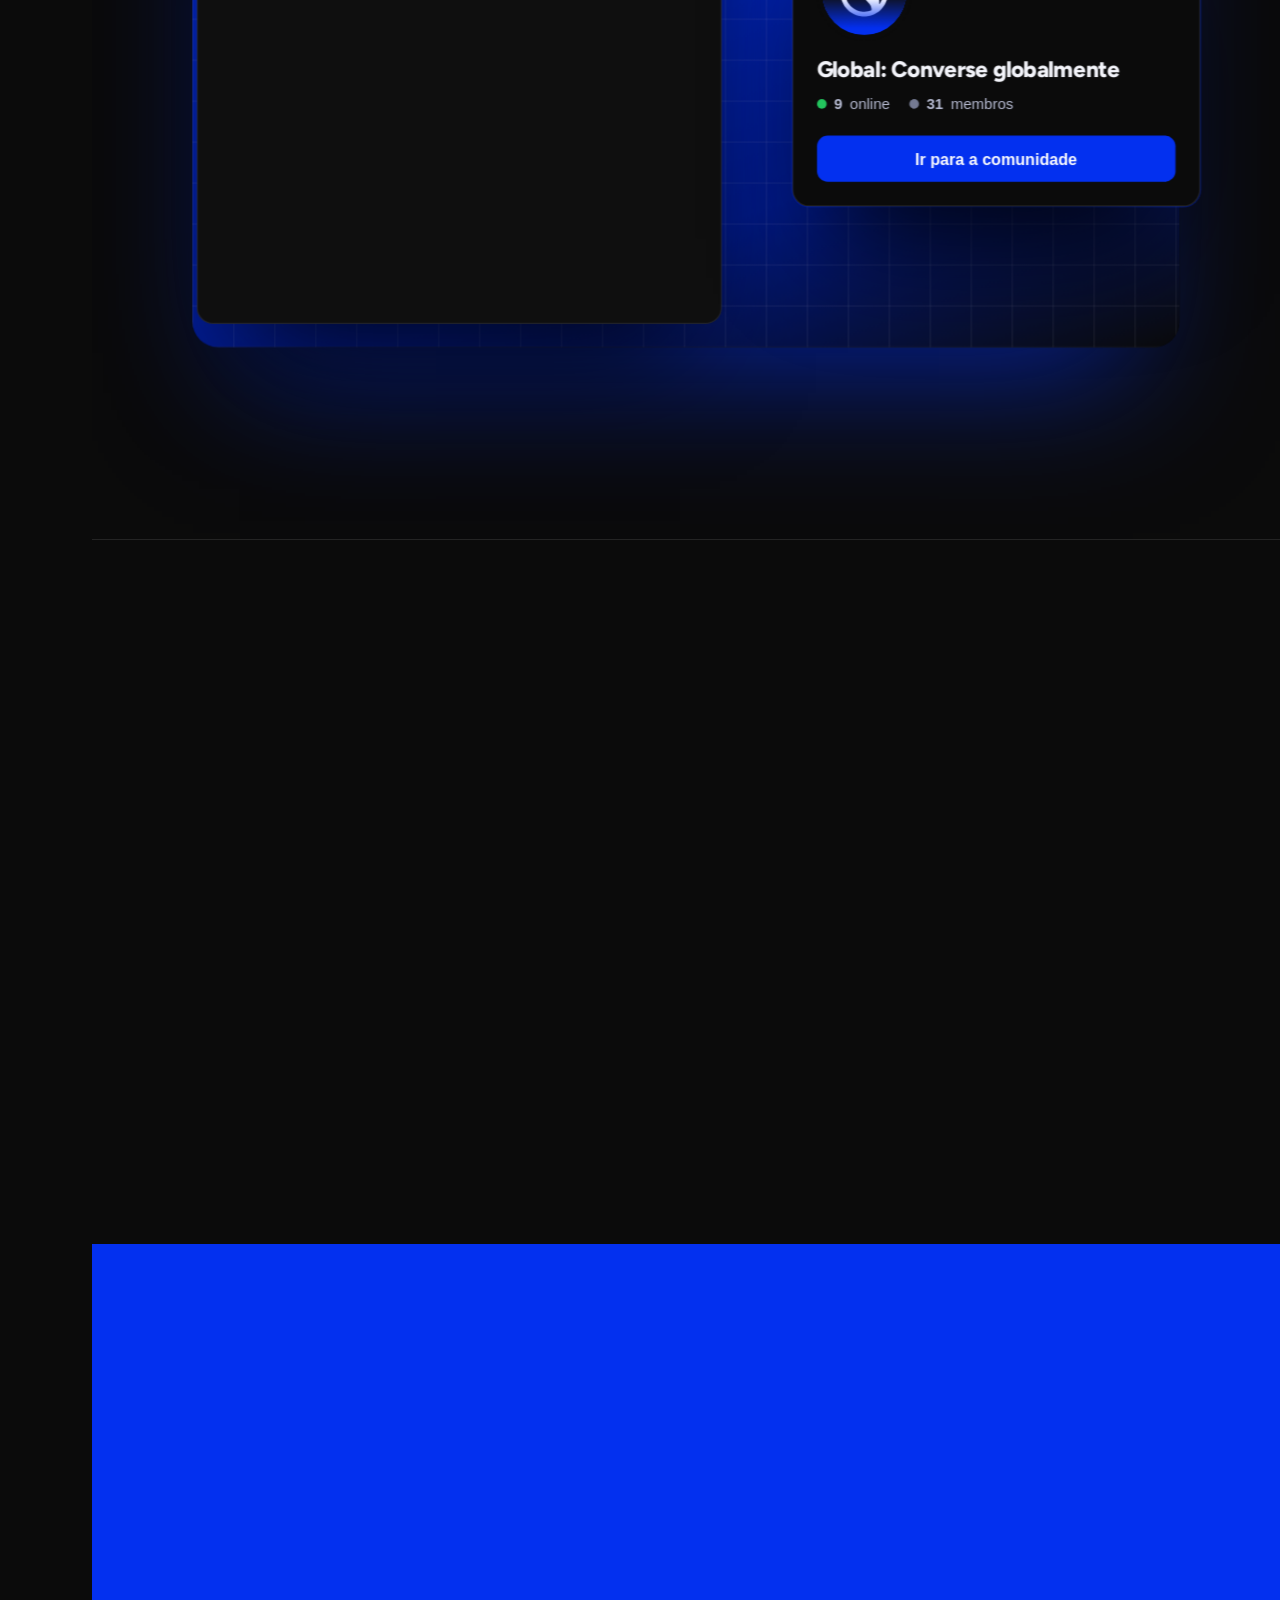
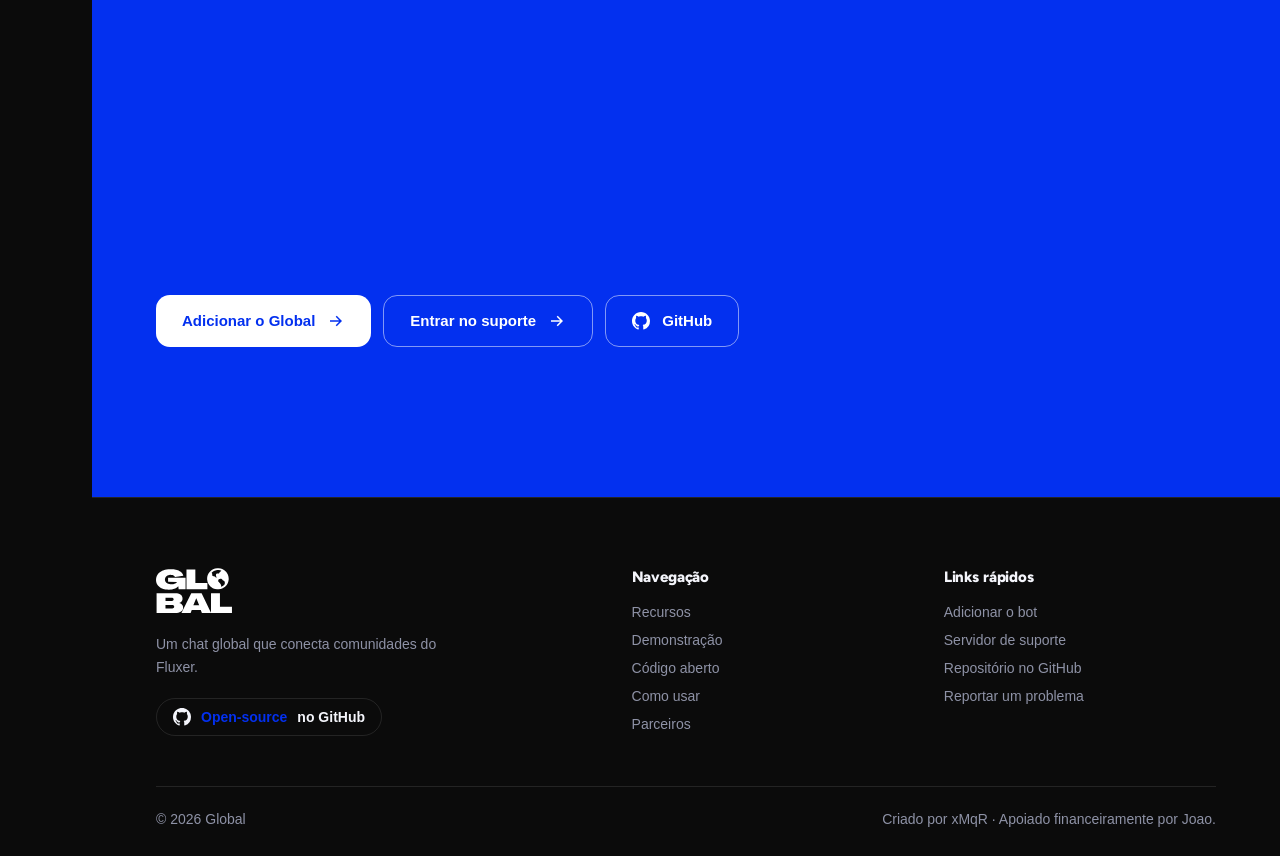
==== commit 46689ebb: "Update index.html" ====
--- a/index.html
+++ b/index.html
@@ -286,7 +286,7 @@
 
     <div class="footer__bottom">
       <span>© 2026 Global</span>
-      <span>Projeto open-source feito para o Fluxer</span>
+      <span>Criado por xMqR · Apoiado financeiramente por Joao.</span>
     </div>
   </footer>
 
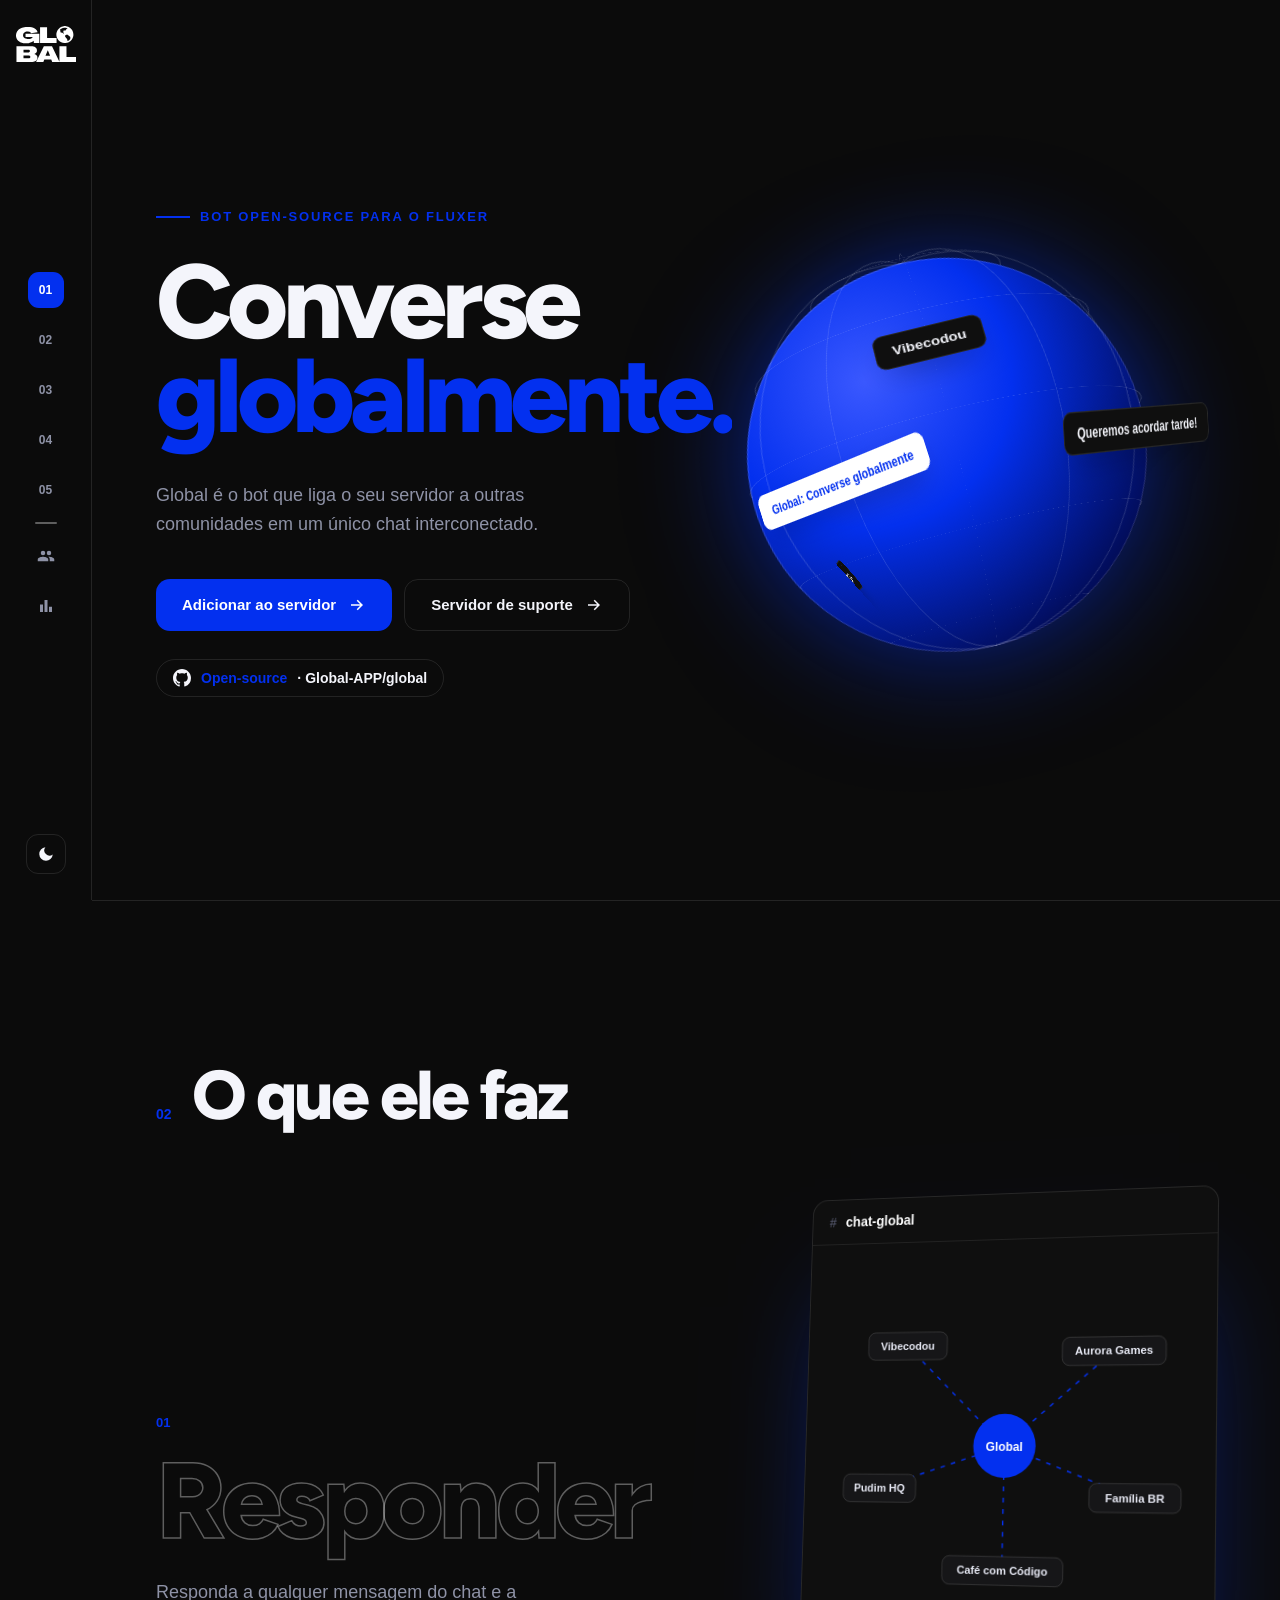
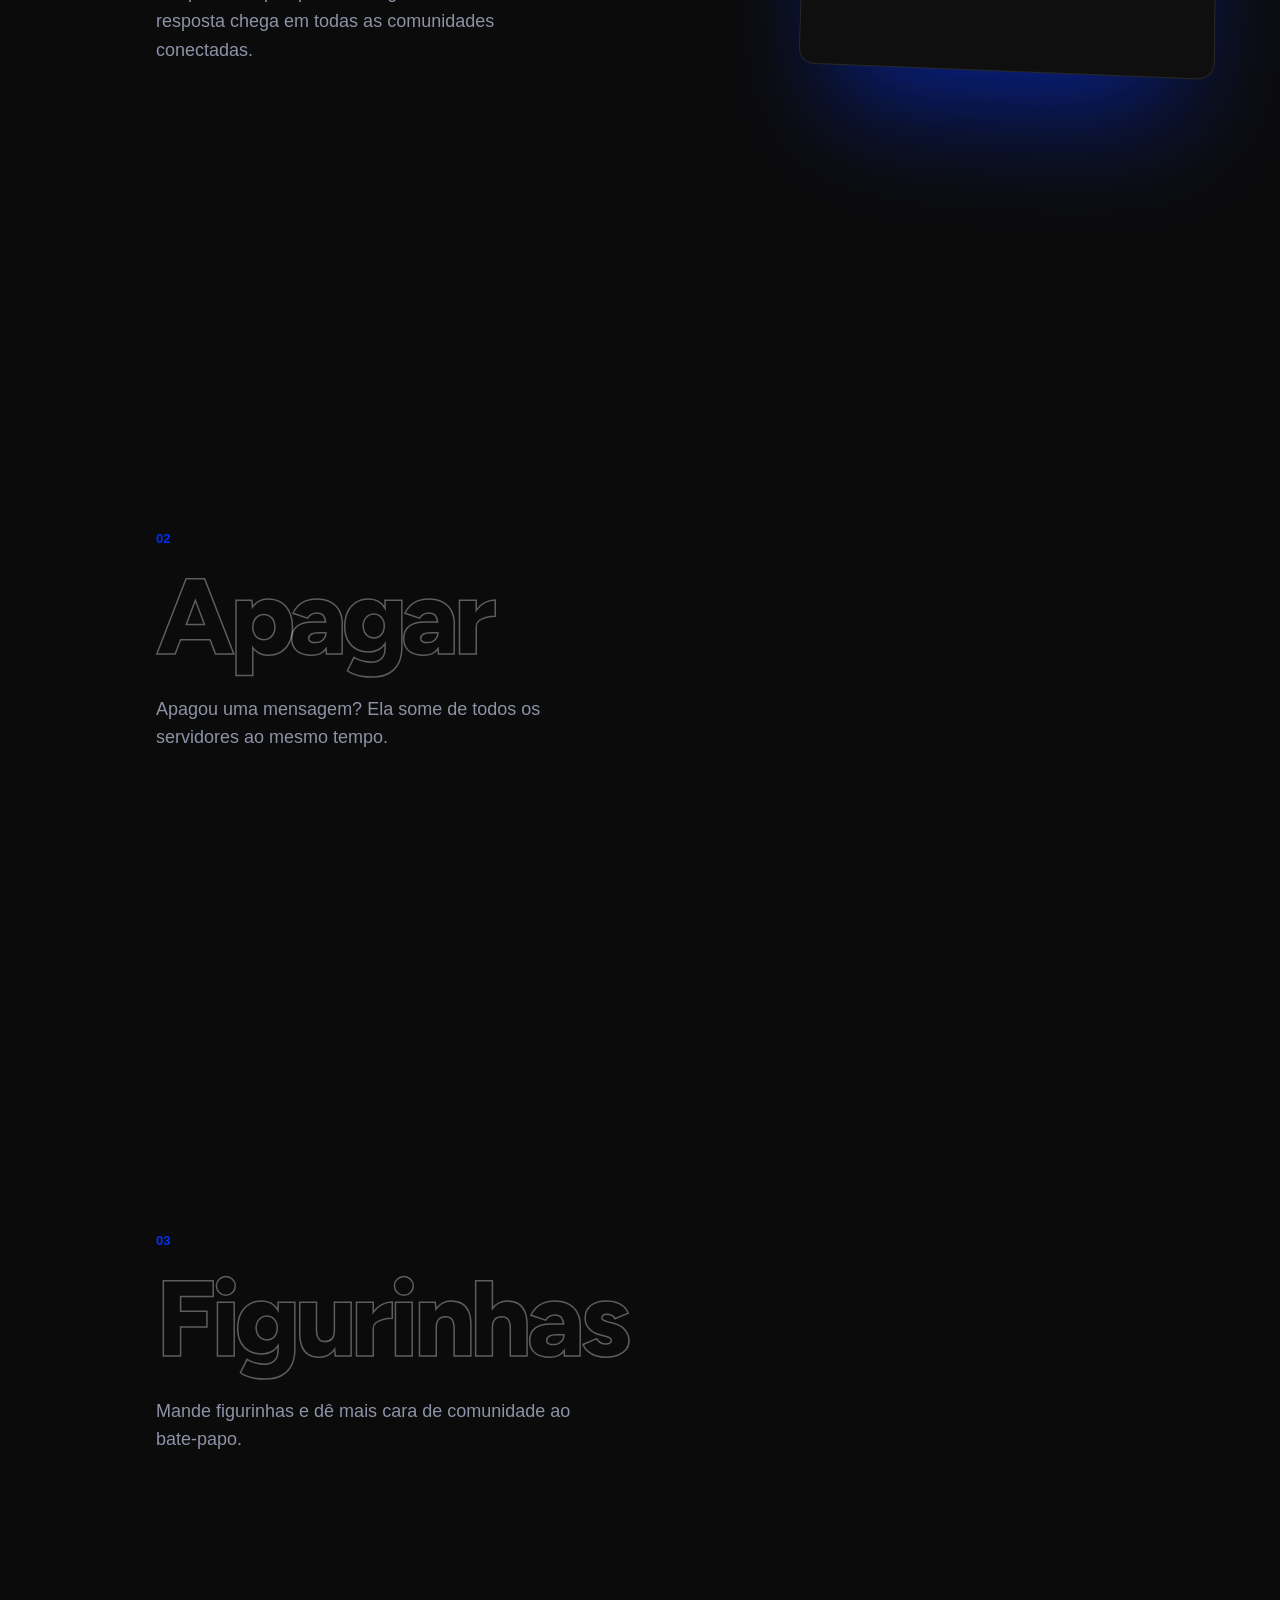
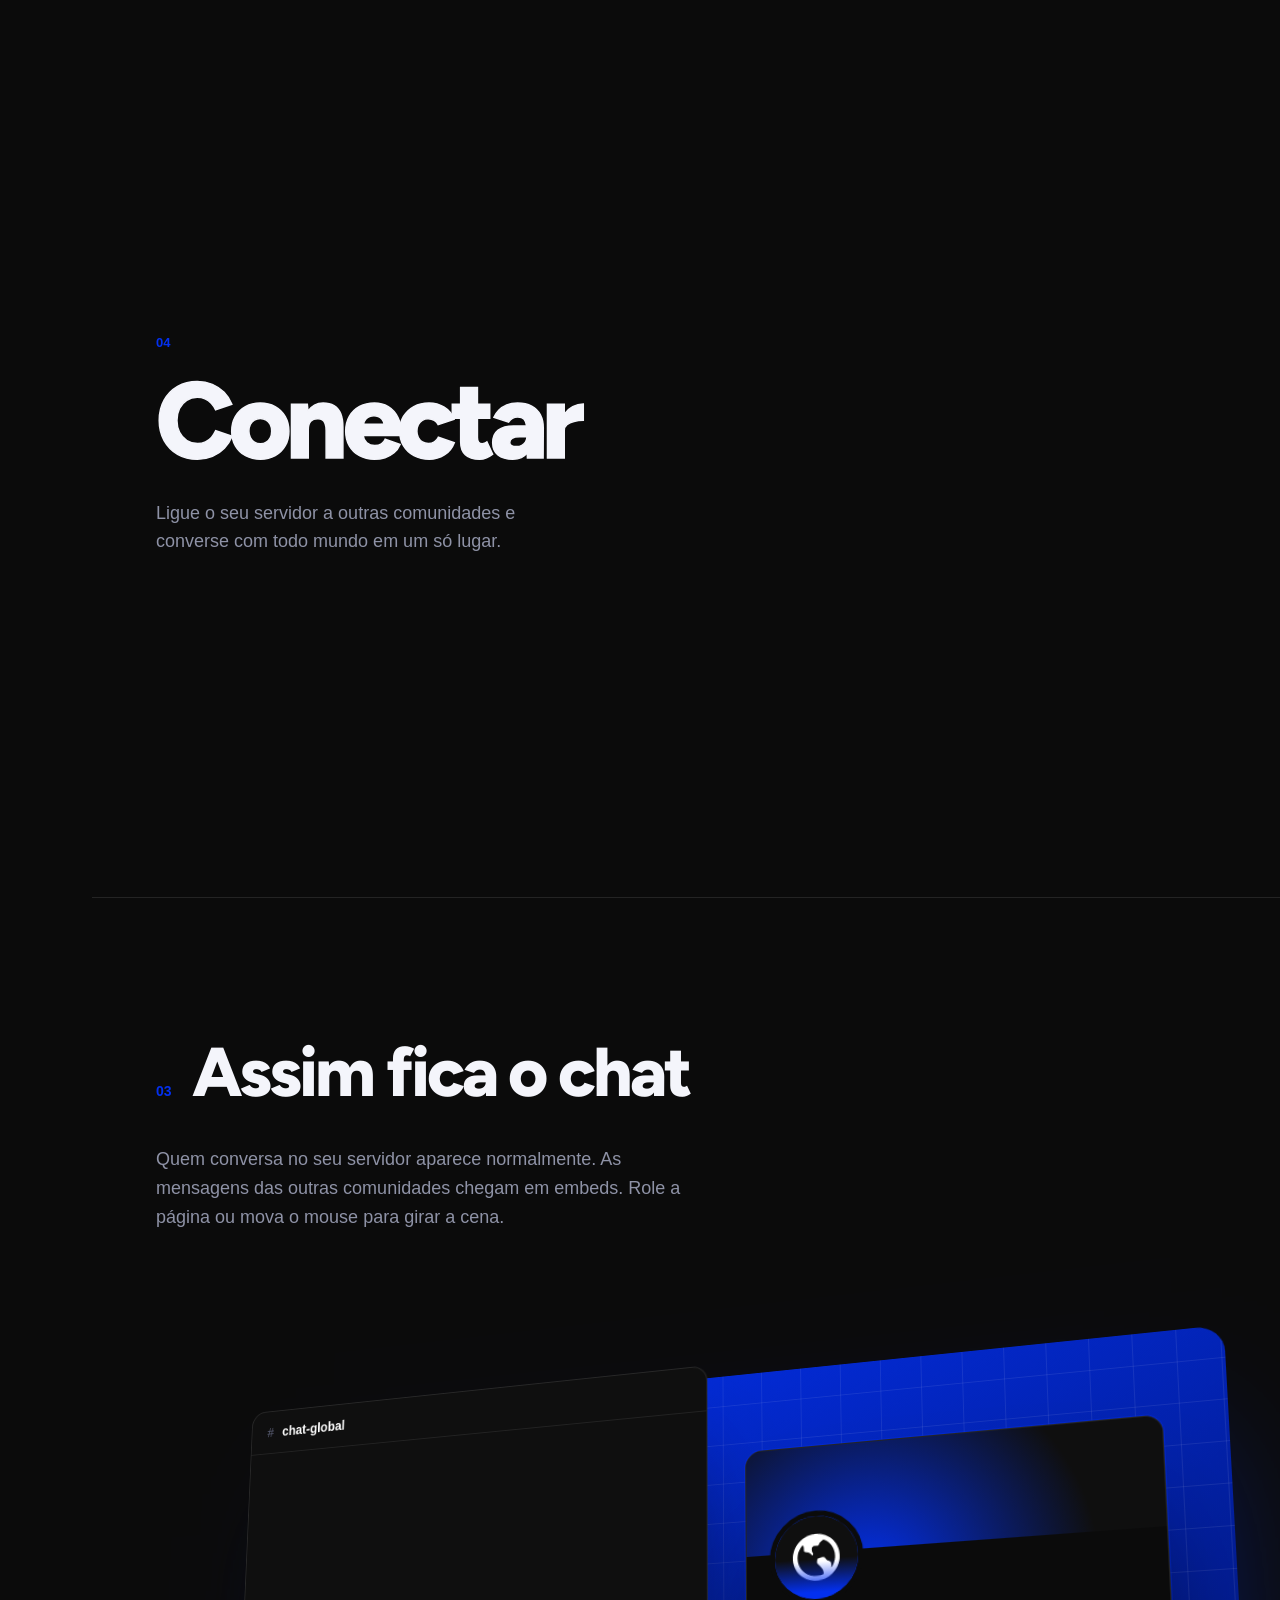
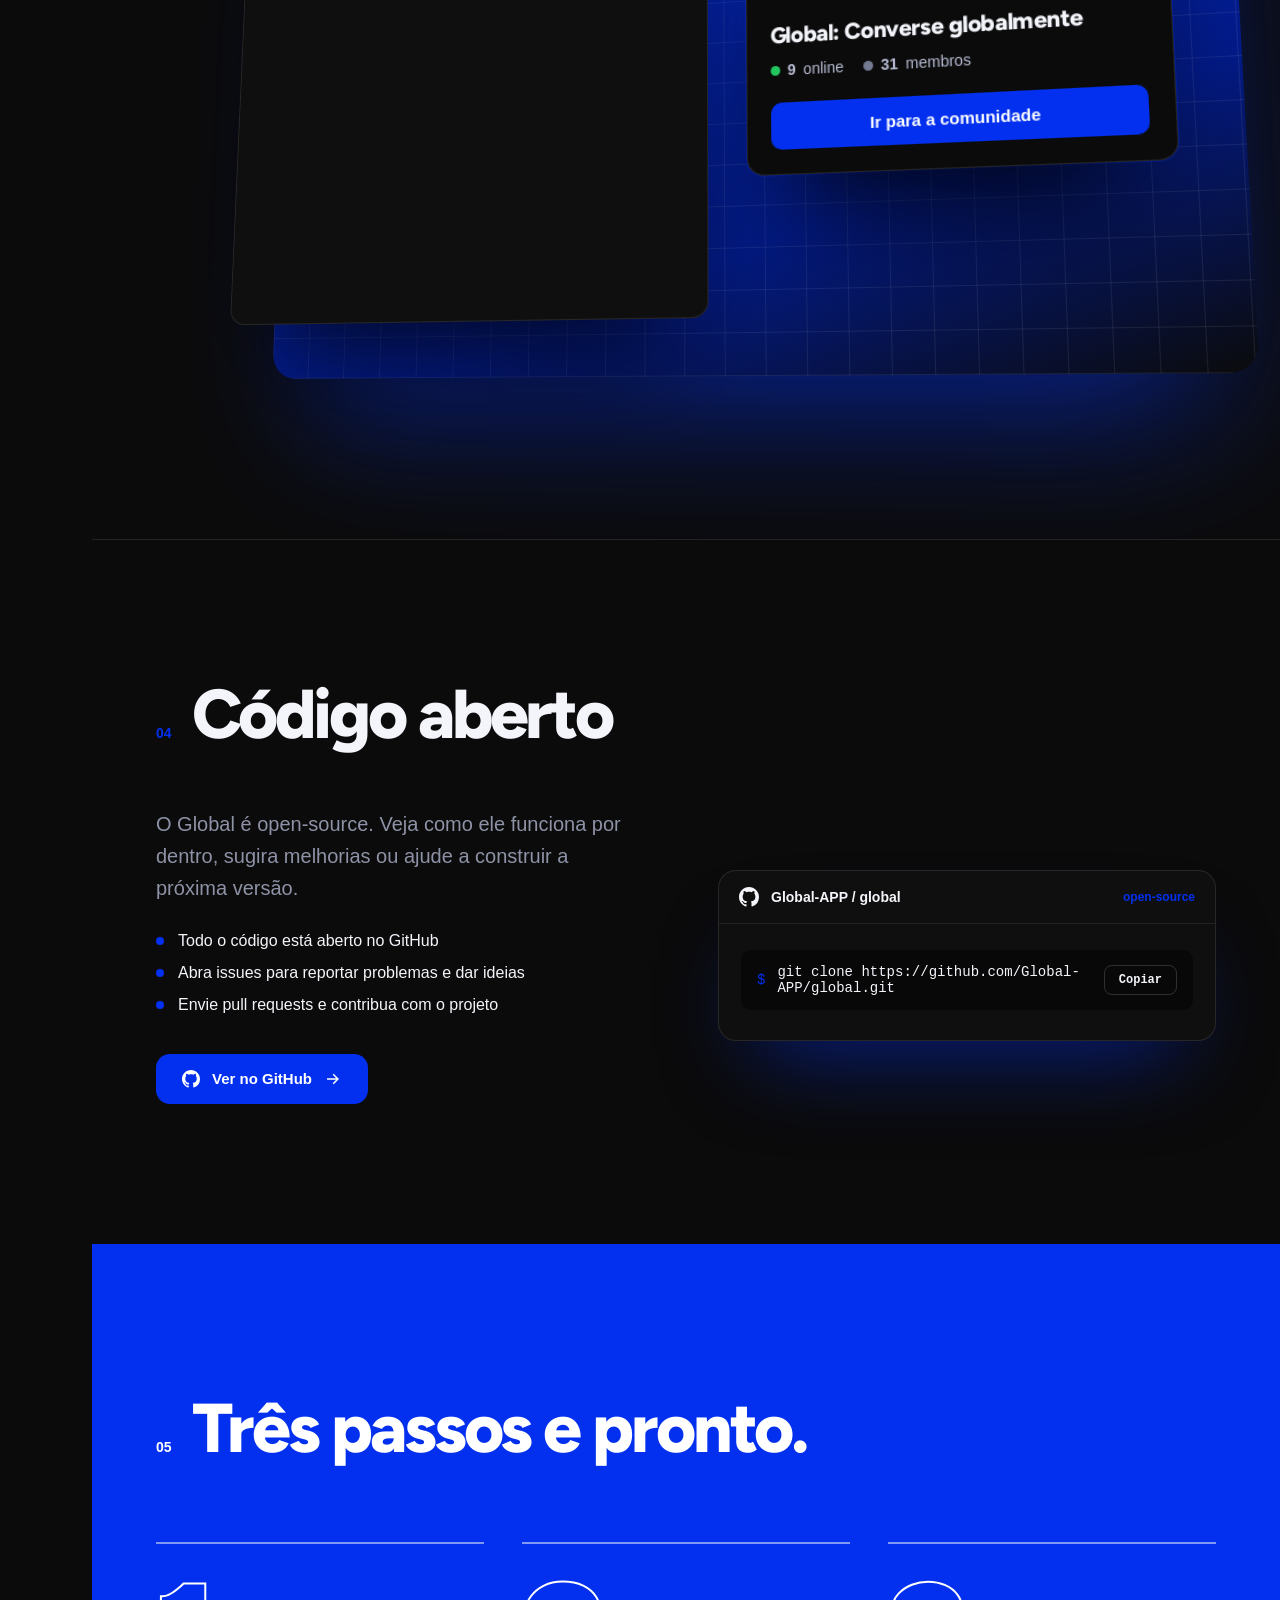
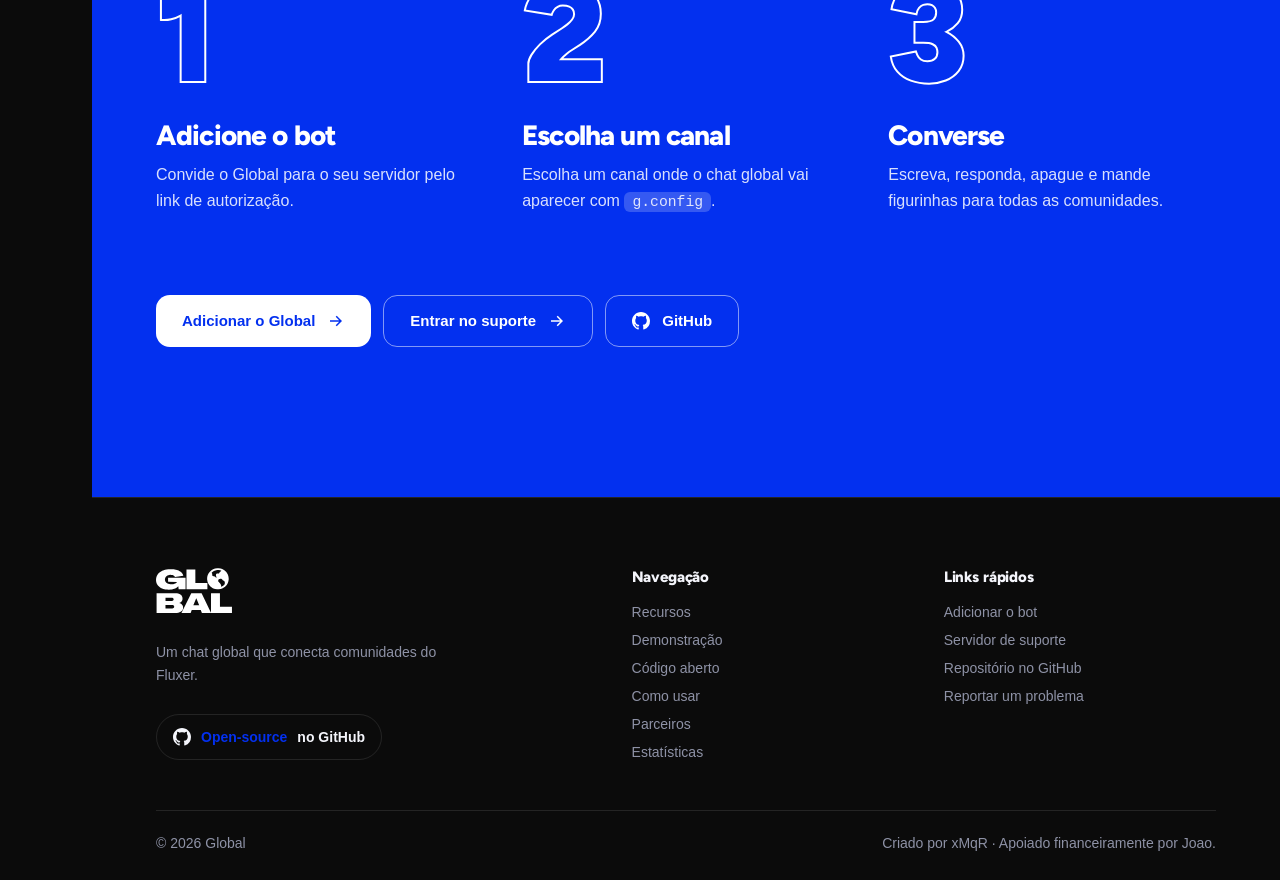
==== commit e59054dd: "Add files via upload" ====
--- a/index.html
+++ b/index.html
@@ -30,6 +30,9 @@
       <a class="sidebar__link" href="parceiros.html">
         <svg class="icon" aria-hidden="true"><use href="#partners"/></svg><span>Parceiros</span>
       </a>
+      <a class="sidebar__link" href="estatisticas.html">
+        <svg class="icon" aria-hidden="true"><use href="#chart"/></svg><span>Estatísticas</span>
+      </a>
     </nav>
 
     <button class="theme-toggle" type="button" data-theme-toggle aria-label="Alternar tema">
@@ -66,6 +69,7 @@
       <a class="menu__link" href="#codigo-aberto">Código aberto</a>
       <a class="menu__link" href="#como">Como usar</a>
       <a class="menu__link" href="parceiros.html">Parceiros</a>
+      <a class="menu__link" href="estatisticas.html">Estatísticas</a>
     </nav>
 
     <div class="menu__links">
@@ -270,6 +274,7 @@
           <li><a href="#codigo-aberto">Código aberto</a></li>
           <li><a href="#como">Como usar</a></li>
           <li><a href="parceiros.html">Parceiros</a></li>
+          <li><a href="estatisticas.html">Estatísticas</a></li>
         </ul>
       </nav>
 
@@ -294,6 +299,7 @@
     <symbol id="arrow" viewBox="0 0 24 24"><path d="M4 11h12.2l-4.6-4.6L13 5l7 7-7 7-1.4-1.4 4.6-4.6H4z"/></symbol>
     <symbol id="github" viewBox="0 0 16 16"><path d="M8 0C3.58 0 0 3.58 0 8c0 3.54 2.29 6.53 5.47 7.59.4.07.55-.17.55-.38 0-.19-.01-.82-.01-1.49-2.01.37-2.53-.49-2.69-.94-.09-.23-.48-.94-.82-1.13-.28-.15-.68-.52-.01-.53.63-.01 1.08.58 1.23.82.72 1.21 1.87.87 2.33.66.07-.52.28-.87.51-1.07-1.78-.2-3.64-.89-3.64-3.95 0-.87.31-1.59.82-2.15-.08-.2-.36-1.02.08-2.12 0 0 .67-.21 2.2.82.64-.18 1.32-.27 2-.27.68 0 1.36.09 2 .27 1.53-1.04 2.2-.82 2.2-.82.44 1.1.16 1.92.08 2.12.51.56.82 1.27.82 2.15 0 3.07-1.87 3.75-3.65 3.95.29.25.54.73.54 1.48 0 1.07-.01 1.93-.01 2.2 0 .21.15.46.55.38A8.013 8.013 0 0016 8c0-4.42-3.58-8-8-8z"/></symbol>
     <symbol id="partners" viewBox="0 0 24 24"><path d="M16 11a3 3 0 100-6 3 3 0 000 6zm-8 0a3 3 0 100-6 3 3 0 000 6zm0 2c-2.33 0-7 1.17-7 3.5V19h14v-2.5c0-2.33-4.67-3.5-7-3.5zm8 0c-.29 0-.62.02-.97.05 1.16.84 1.97 1.97 1.97 3.45V19h6v-2.5c0-2.33-4.67-3.5-7-3.5z"/></symbol>
+    <symbol id="chart" viewBox="0 0 24 24"><path d="M4 20V10h4v10zm6 0V4h4v16zm6 0v-7h4v7z"/></symbol>
     <symbol id="moon" viewBox="0 0 24 24"><path d="M21 12.8A9 9 0 1111.2 3a7 7 0 009.8 9.8z"/></symbol>
     <symbol id="sun" viewBox="0 0 24 24"><path d="M12 8a4 4 0 100 8 4 4 0 000-8zM11 1h2v3h-2zm0 19h2v3h-2zM1 11h3v2H1zm19 0h3v2h-3zM4.2 5.6l1.4-1.4 2.1 2.1-1.4 1.4zm12.1 12.1l1.4-1.4 2.1 2.1-1.4 1.4zM5.6 19.8l-1.4-1.4 2.1-2.1 1.4 1.4zM17.7 7.7l-1.4-1.4 2.1-2.1 1.4 1.4z"/></symbol>
     <symbol id="burger" viewBox="0 0 24 24"><path d="M3 6h18v2H3zm0 5h18v2H3zm0 5h18v2H3z"/></symbol>
--- a/css/style.css
+++ b/css/style.css
@@ -73,7 +73,8 @@
   font-weight: 800;
 }
 
-h2 {
+h2,
+.page-title {
   font-size: clamp(36px, 5.4vw, 84px);
   letter-spacing: -0.045em;
   line-height: 0.98;
@@ -127,10 +128,12 @@
   background: var(--brand);
 }
 
-.avatar img {
+.avatar img,
+.avatar video {
   display: block;
   width: 100%;
   height: 100%;
+  object-fit: cover;
 }
 
 .reveal {
@@ -942,7 +945,8 @@
   transform-style: preserve-3d;
 }
 
-.demo__scene::before {
+.demo__scene::before,
+.partners__scene::before {
   content: "";
   position: absolute;
   inset: 0;
@@ -1573,3 +1577,324 @@
     transition-duration: 0.01ms !important;
   }
 }
+
+.sidebar__divider {
+  align-self: center;
+  width: 22px;
+  height: 2px;
+  border: 0;
+  border-radius: 2px;
+  background: var(--outline);
+}
+
+.partners {
+  padding: 140px var(--gutter) 120px;
+  overflow: hidden;
+}
+
+.partners__intro {
+  max-width: 560px;
+  margin-top: -20px;
+  color: var(--muted);
+  font-size: 18px;
+  line-height: 1.6;
+}
+
+.partners__stage {
+  margin-top: 56px;
+  padding-block: 30px 50px;
+  perspective: 1900px;
+}
+
+.partners__scene {
+  --tilt-x: 0;
+  --tilt-y: 0;
+  position: relative;
+  display: grid;
+  grid-template-columns: repeat(auto-fill, minmax(min(100%, 290px), 1fr));
+  gap: clamp(20px, 3vw, 40px);
+  padding: clamp(24px, 4vw, 56px);
+  transform-style: preserve-3d;
+  transform: rotateX(calc(8deg + var(--tilt-x) * -8deg)) rotateY(calc(-10deg + var(--tilt-y) * 10deg));
+  transition: transform 0.4s ease-out;
+}
+
+.partner {
+  --accent: var(--brand);
+  --rx: 0deg;
+  --ry: 0deg;
+  position: relative;
+  display: flex;
+  flex-direction: column;
+  overflow: hidden;
+  border: 1px solid rgb(255 255 255 / 0.1);
+  border-radius: 16px;
+  background: #0b0b0b;
+  color: #f4f5fb;
+  box-shadow: 0 60px 90px -40px rgb(0 0 0 / 0.85), 0 0 0 1px color-mix(in srgb, var(--accent) 40%, transparent);
+  transform: translateZ(60px) rotateX(var(--rx)) rotateY(var(--ry));
+  transition: transform 0.25s ease-out, box-shadow 0.4s;
+  animation: partner-in 0.8s var(--ease) both, float 8s ease-in-out infinite;
+  animation-delay: var(--delay, 0s), calc(var(--delay, 0s) * 4);
+}
+
+.partner:hover {
+  box-shadow: 0 70px 100px -40px rgb(0 0 0 / 0.9), 0 0 0 1px var(--accent);
+}
+
+.partner__banner {
+  height: 100px;
+  background: radial-gradient(circle at 30% 130%, var(--accent), transparent 70%), #0f0f0f;
+}
+
+.partner__body {
+  display: flex;
+  flex: 1;
+  flex-direction: column;
+  padding: 0 22px 22px;
+}
+
+.partner__icon {
+  --size: 78px;
+  margin-top: -39px;
+  border: 5px solid #0b0b0b;
+  box-sizing: content-box;
+  font-size: 34px;
+}
+
+.partner__name {
+  margin-block: 14px 8px;
+  font-size: 21px;
+  letter-spacing: -0.02em;
+}
+
+.partner__text {
+  flex: 1;
+  margin-bottom: 22px;
+  color: #b8bdd4;
+  font-size: 14px;
+  line-height: 1.55;
+}
+
+.partner__join {
+  display: block;
+  padding: 13px;
+  border: 1px solid rgb(255 255 255 / 0.18);
+  border-radius: 10px;
+  background: var(--button, var(--accent));
+  color: #fff;
+  font-size: 15px;
+  font-weight: 700;
+  text-align: center;
+  transition: transform 0.3s var(--ease), box-shadow 0.3s;
+}
+
+.partner__join:hover {
+  transform: translateY(-3px);
+  box-shadow: 0 14px 30px -8px var(--accent);
+}
+
+@keyframes partner-in {
+  from { opacity: 0; scale: 0.9; }
+}
+
+@media (max-width: 960px) {
+  .partners {
+    padding-block: 100px 80px;
+  }
+
+  .partners__scene {
+    padding: 20px 14px;
+    transform: rotateX(4deg) rotateY(-4deg);
+  }
+}
+
+.stats {
+  padding: 140px var(--gutter) 120px;
+  overflow: hidden;
+}
+
+.stats__intro {
+  max-width: 560px;
+  margin-top: -20px;
+  color: var(--muted);
+  font-size: 18px;
+  line-height: 1.6;
+}
+
+.stats__stage {
+  margin-top: 56px;
+  padding-block: 30px 50px;
+  perspective: 1900px;
+}
+
+.stats__scene {
+  --tilt-x: 0;
+  --tilt-y: 0;
+  position: relative;
+  display: grid;
+  grid-template-columns: minmax(0, 1fr);
+  gap: clamp(20px, 3vw, 40px);
+  padding: clamp(24px, 4vw, 56px);
+  transform-style: preserve-3d;
+  transform: rotateX(calc(8deg + var(--tilt-x) * -8deg)) rotateY(calc(-10deg + var(--tilt-y) * 10deg));
+  transition: transform 0.4s ease-out;
+}
+
+.stats__scene::before {
+  content: "";
+  position: absolute;
+  inset: 0;
+  border: 1px solid var(--outline);
+  border-radius: 28px;
+  background: color-mix(in srgb, var(--brand) 6%, transparent);
+  transform: translateZ(-40px);
+}
+
+.stats__status {
+  margin-top: 8px;
+  color: var(--muted);
+  font-size: 14px;
+  text-align: center;
+}
+
+.counters,
+.rankings {
+  display: grid;
+  grid-template-columns: repeat(auto-fit, minmax(min(100%, 260px), 1fr));
+  min-width: 0;
+  gap: clamp(16px, 2.5vw, 28px);
+  transform-style: preserve-3d;
+}
+
+.rankings {
+  grid-template-columns: repeat(auto-fit, minmax(min(100%, 340px), 1fr));
+}
+
+.counter,
+.ranking {
+  border: 1px solid rgb(255 255 255 / 0.1);
+  border-radius: 16px;
+  background: #0b0b0b;
+  color: #f4f5fb;
+  box-shadow: 0 60px 90px -40px rgb(0 0 0 / 0.85), 0 0 0 1px color-mix(in srgb, var(--brand) 40%, transparent);
+  transform: translateZ(50px);
+  animation: partner-in 0.8s var(--ease) both, float 8s ease-in-out infinite;
+}
+
+.counter {
+  display: flex;
+  flex-direction: column;
+  gap: 6px;
+  padding: 26px 24px;
+}
+
+.counter:nth-child(2) { animation-delay: 0.12s, 0.5s; }
+.counter:nth-child(3) { animation-delay: 0.24s, 1s; }
+
+.counter__value {
+  font-family: "Figtree", sans-serif;
+  font-size: clamp(36px, 5vw, 52px);
+  font-weight: 900;
+  letter-spacing: -0.03em;
+  line-height: 1;
+  font-variant-numeric: tabular-nums;
+}
+
+.counter__label {
+  color: #b8bdd4;
+  font-size: 15px;
+}
+
+.ranking {
+  min-width: 0;
+  padding: 24px;
+  animation-delay: 0.3s, 1.5s;
+}
+
+.ranking:nth-child(2) { animation-delay: 0.42s, 2s; }
+
+.ranking__title {
+  margin-bottom: 18px;
+  font-size: 20px;
+  letter-spacing: -0.02em;
+}
+
+.ranking__list {
+  display: grid;
+  grid-template-columns: minmax(0, 1fr);
+  gap: 10px;
+  list-style: none;
+}
+
+.rank {
+  display: flex;
+  align-items: center;
+  gap: 14px;
+  padding: 12px 14px;
+  border: 1px solid rgb(255 255 255 / 0.08);
+  border-radius: 12px;
+  background: #0f0f0f;
+  animation: partner-in 0.6s var(--ease) both;
+  animation-delay: var(--delay, 0s);
+}
+
+.rank:first-child {
+  border-color: var(--brand);
+  box-shadow: 0 0 24px -8px var(--brand);
+}
+
+.rank__position {
+  width: 22px;
+  color: #b8bdd4;
+  font-family: "Figtree", sans-serif;
+  font-size: 18px;
+  text-align: center;
+}
+
+.rank__avatar {
+  --size: 44px;
+  --tint: var(--brand);
+  align-self: center;
+  font-size: 20px;
+}
+
+.rank__name {
+  flex: 1;
+  min-width: 0;
+  overflow: hidden;
+  font-weight: 600;
+  text-overflow: ellipsis;
+  white-space: nowrap;
+}
+
+.rank__total {
+  flex: none;
+  font-weight: 700;
+  font-variant-numeric: tabular-nums;
+  text-align: right;
+}
+
+.rank__total small {
+  display: block;
+  color: #b8bdd4;
+  font-size: 11px;
+  font-weight: 500;
+}
+
+.ranking__empty {
+  padding: 18px 0;
+  color: #b8bdd4;
+  font-size: 14px;
+}
+
+@media (max-width: 960px) {
+  .stats {
+    padding-block: 100px 80px;
+  }
+
+  .stats__scene {
+    padding: 20px 14px;
+    transform: rotateX(4deg) rotateY(-4deg);
+  }
+}
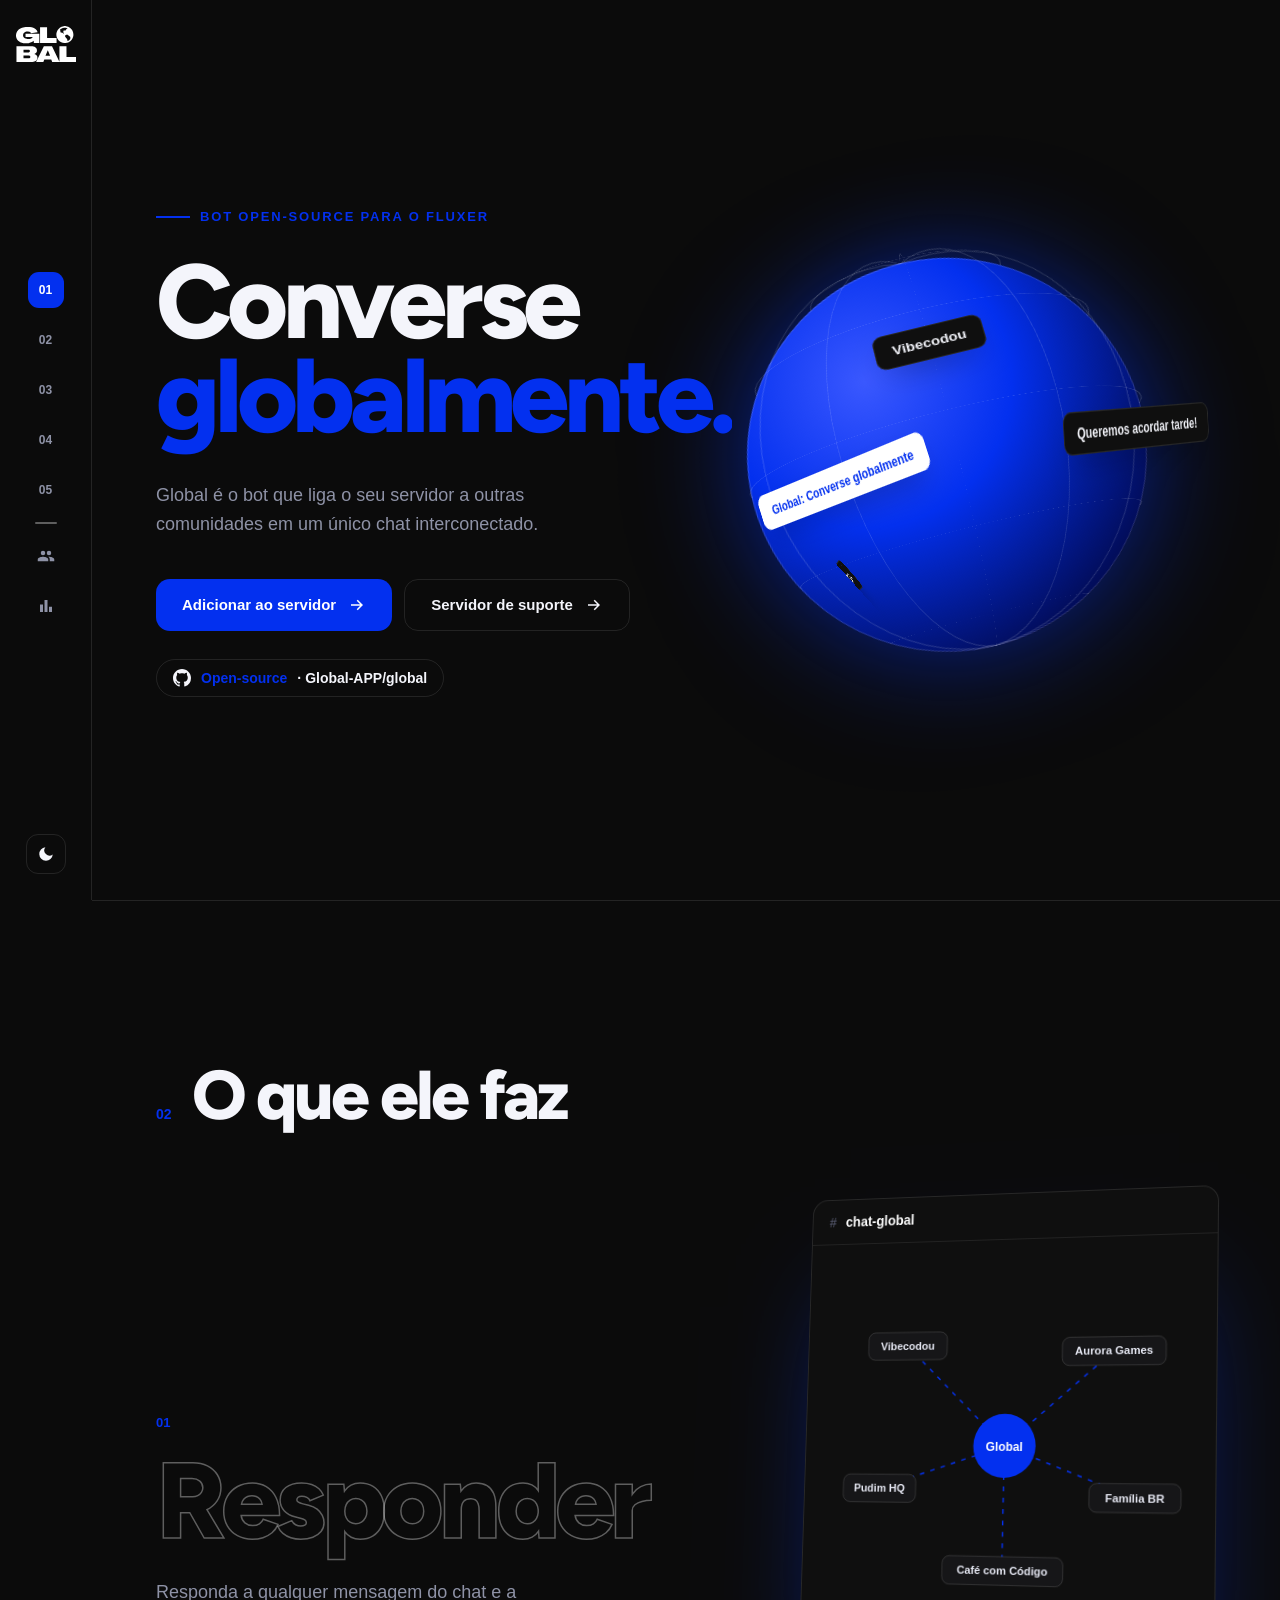
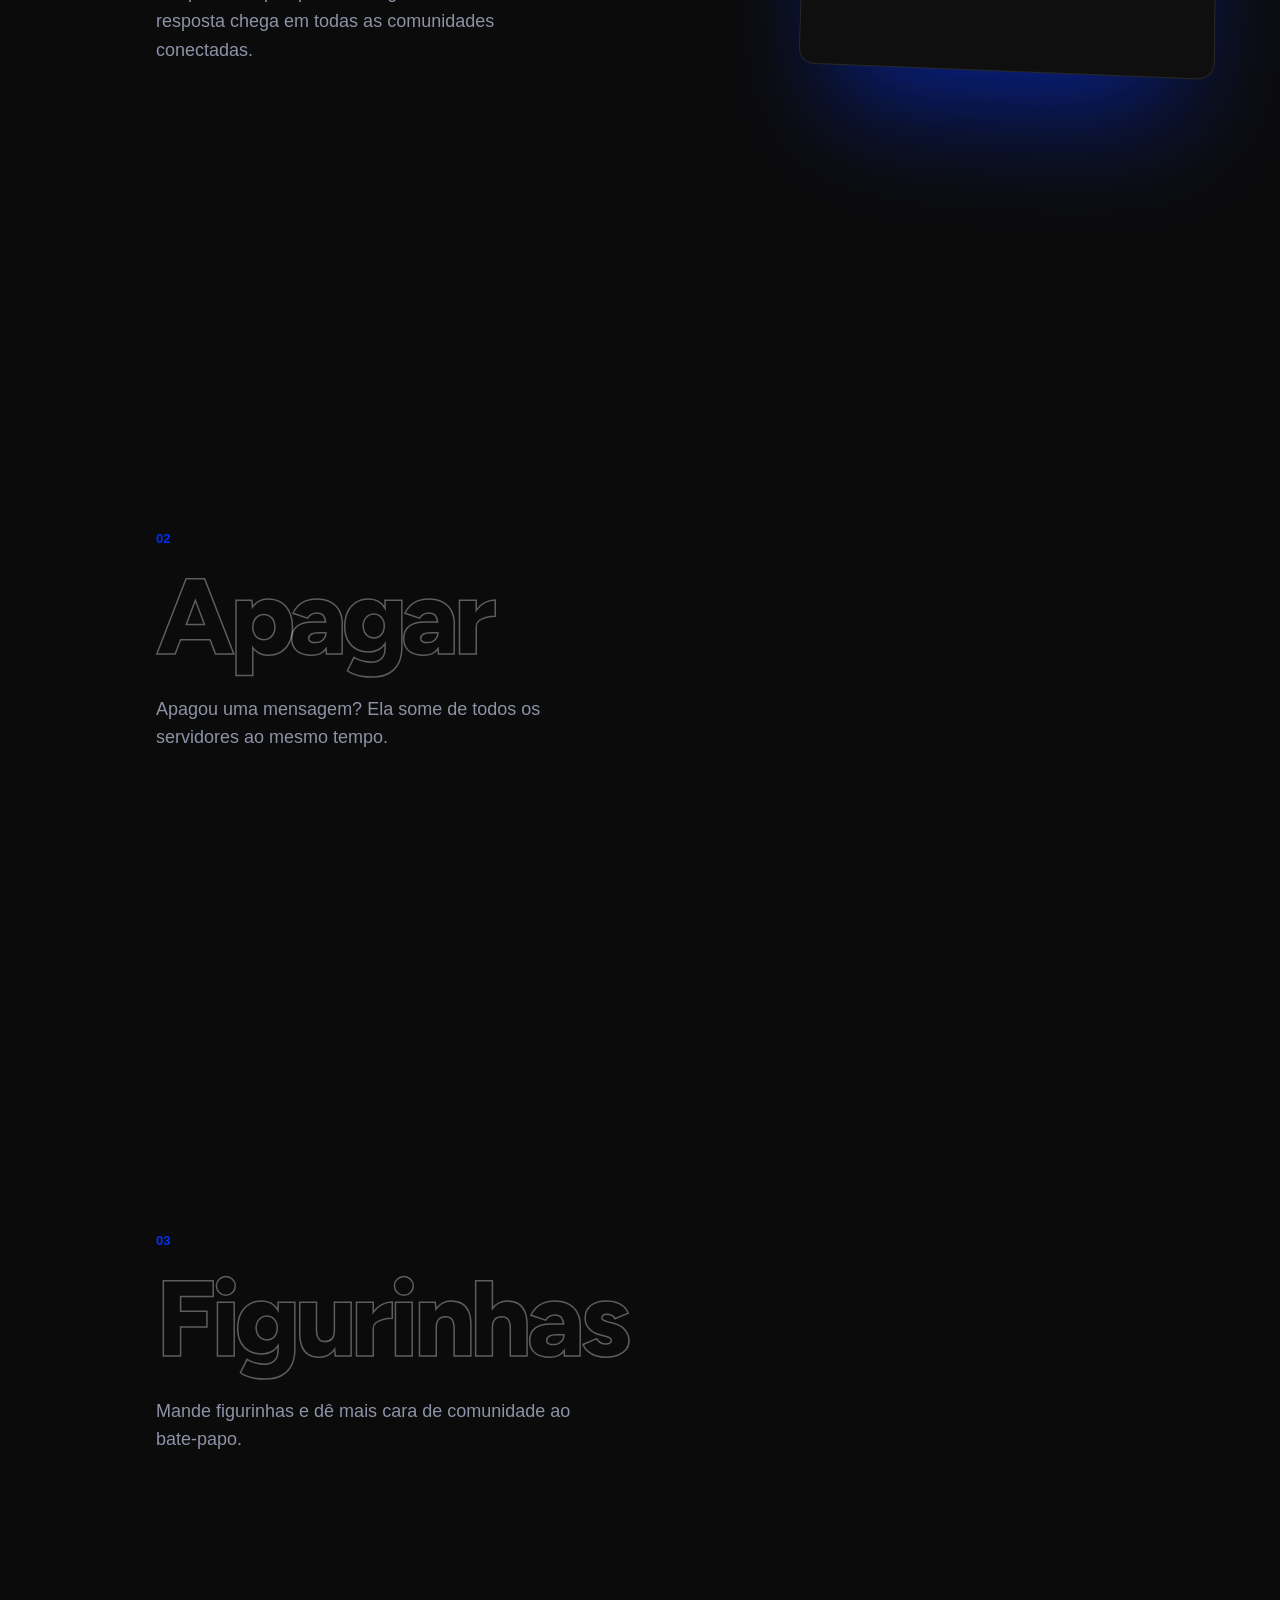
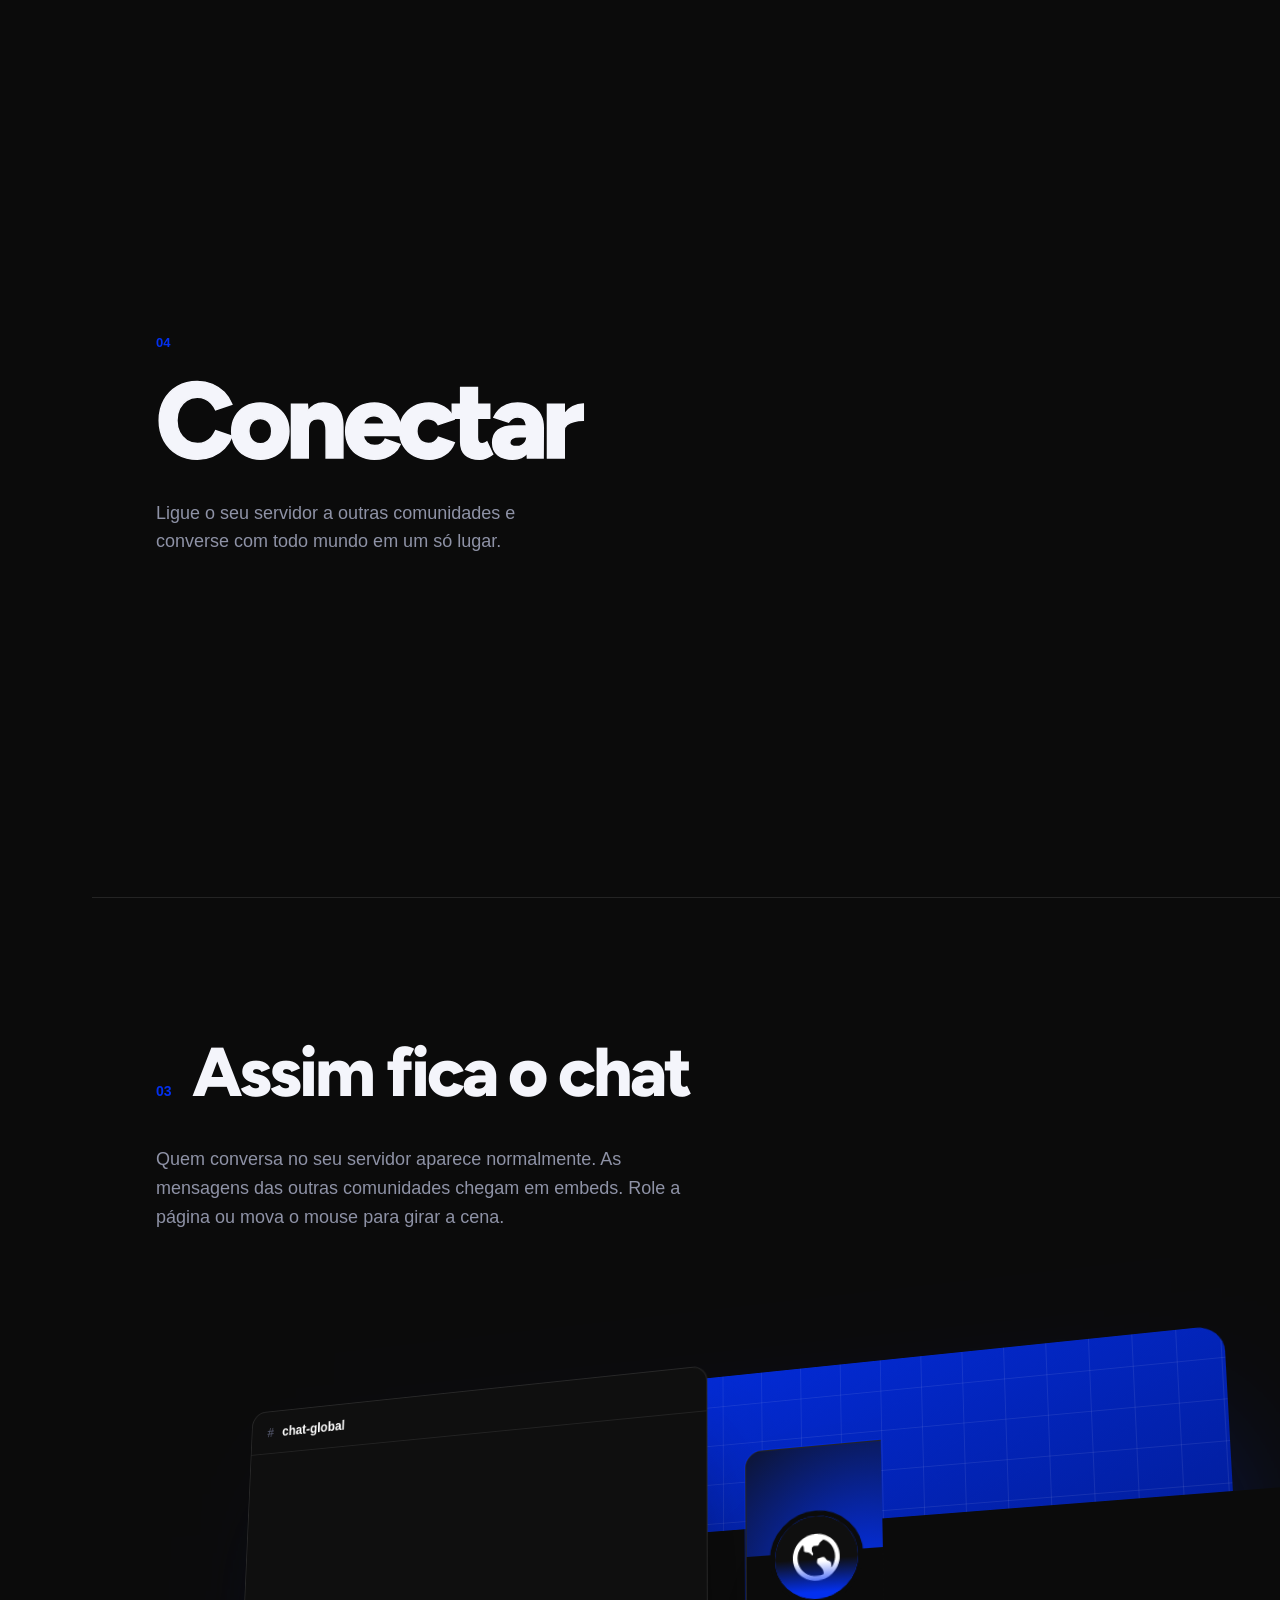
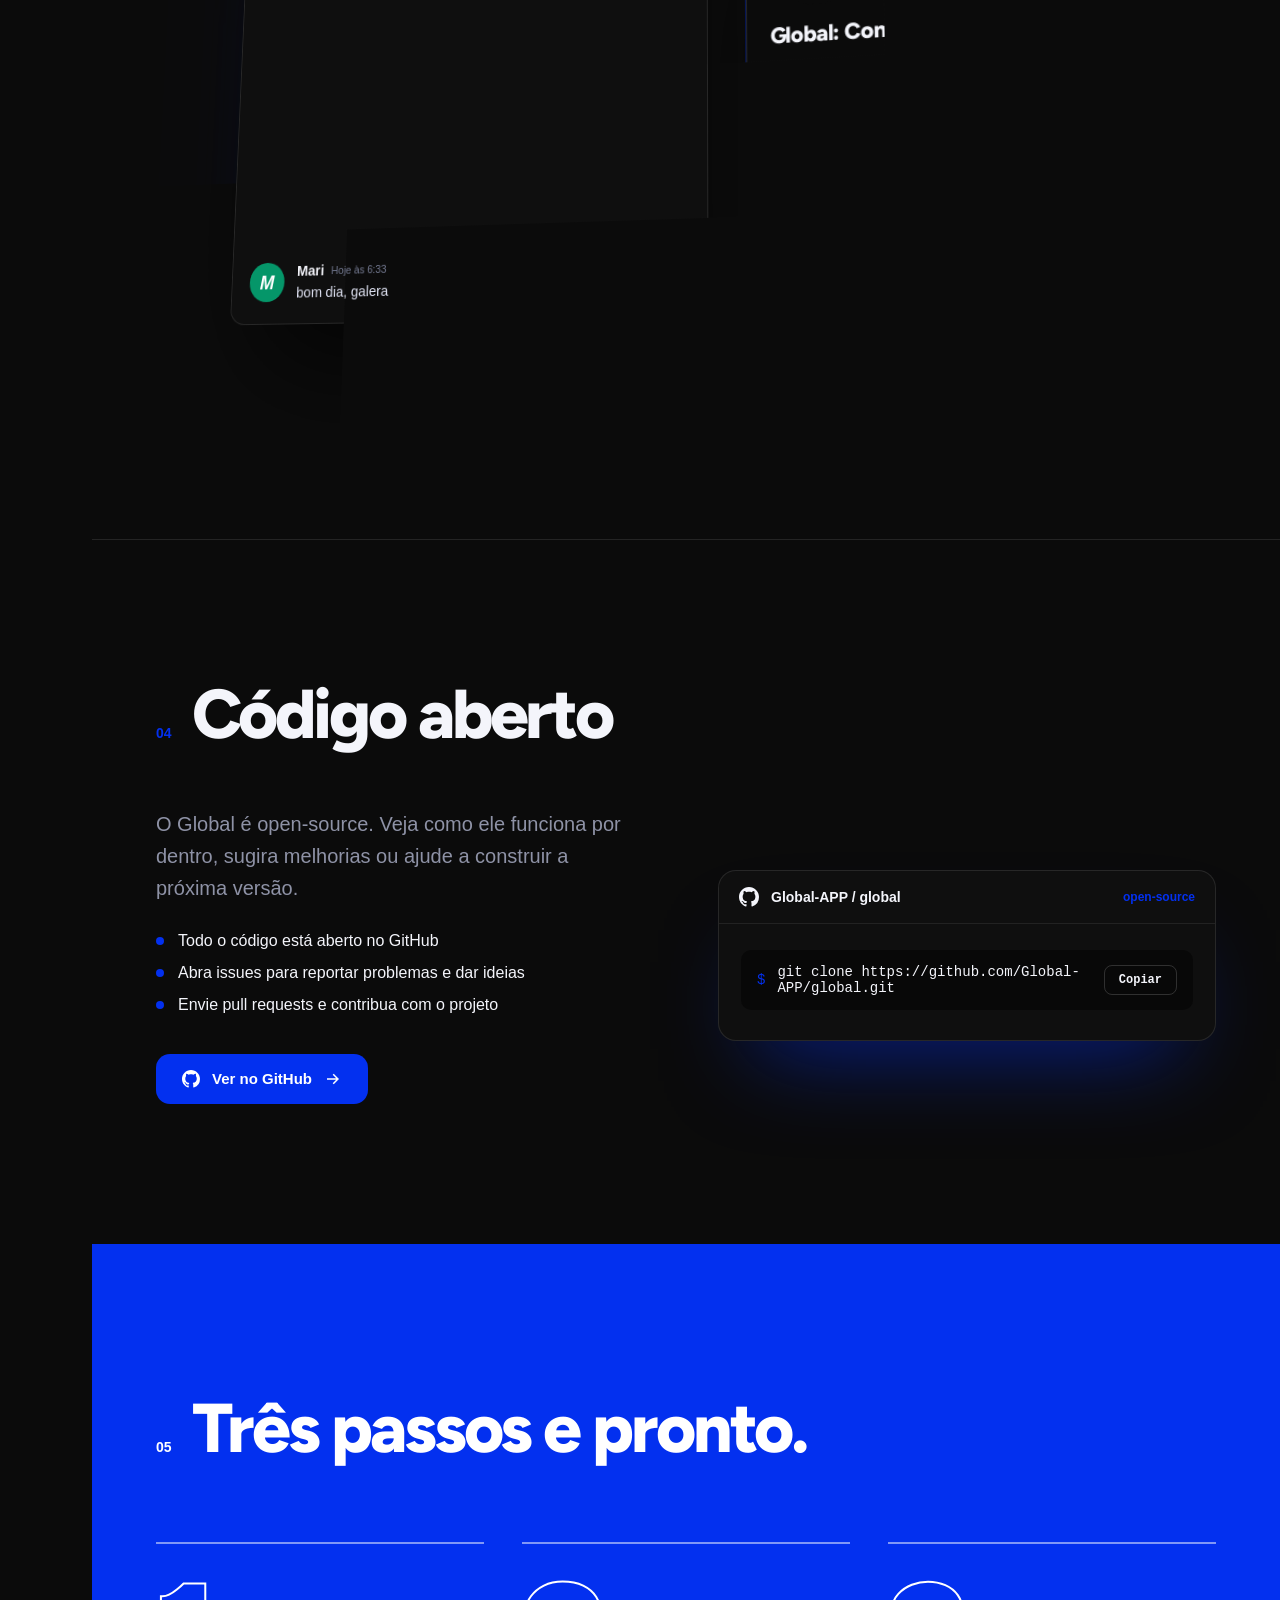
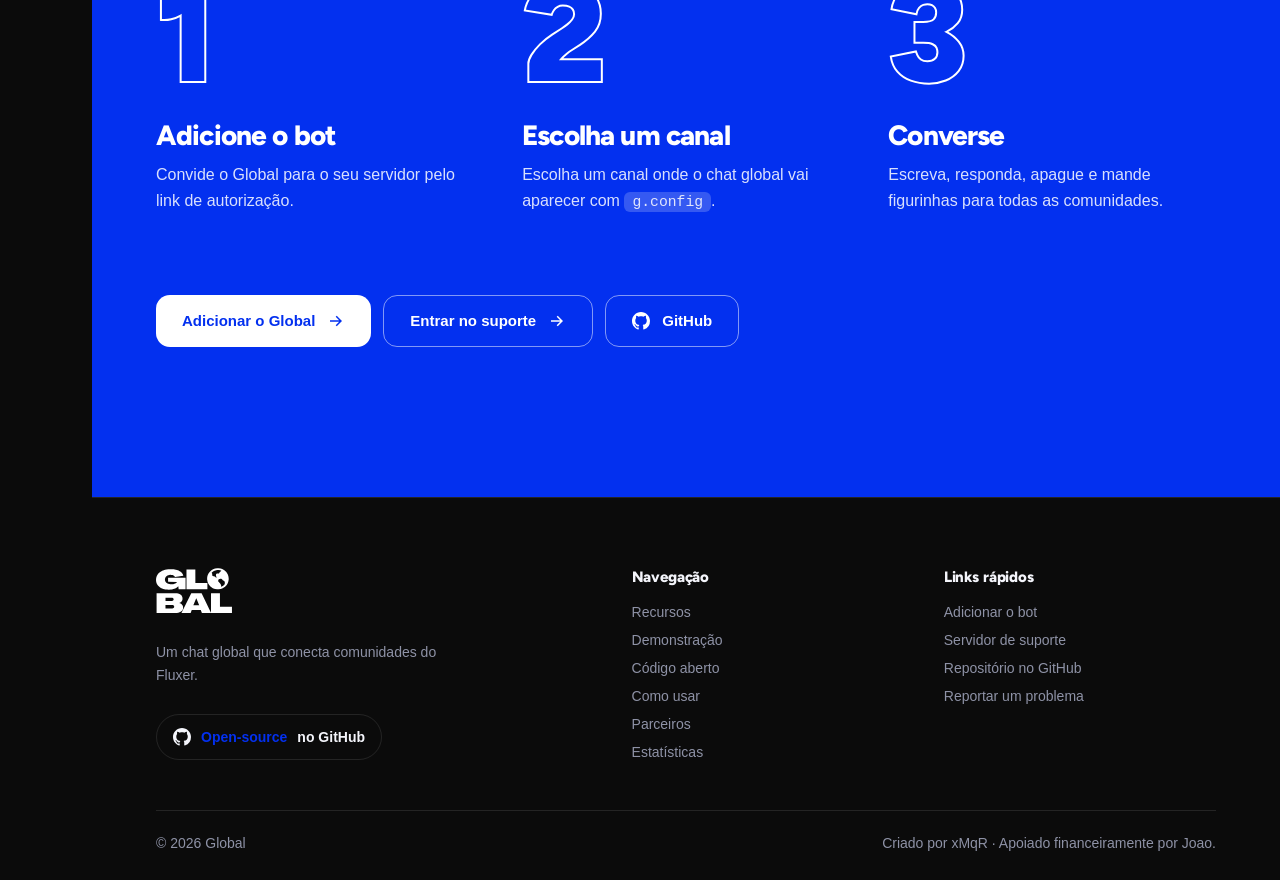
==== commit dfbc3748: "Update theme color and favicon in index.html" ====
--- a/index.html
+++ b/index.html
@@ -4,9 +4,9 @@
   <meta charset="UTF-8">
   <meta name="viewport" content="width=device-width, initial-scale=1">
   <meta name="description" content="Global é um bot open-source do Fluxer que conecta comunidades em um chat global interconectado.">
-  <meta name="theme-color" content="#0B0B0B">
+  <meta name="theme-color" content="#0330ef">
   <title>Global — Converse globalmente</title>
-  <link rel="icon" type="image/svg+xml" href="assets/icon.svg">
+  <link rel="icon" type="image/svg+xml" href="assets/global.png">
   <link rel="preconnect" href="https://fonts.googleapis.com">
   <link rel="preconnect" href="https://fonts.gstatic.com" crossorigin>
   <link href="https://fonts.googleapis.com/css2?family=Figtree:wght@700;800;900&display=swap" rel="stylesheet">
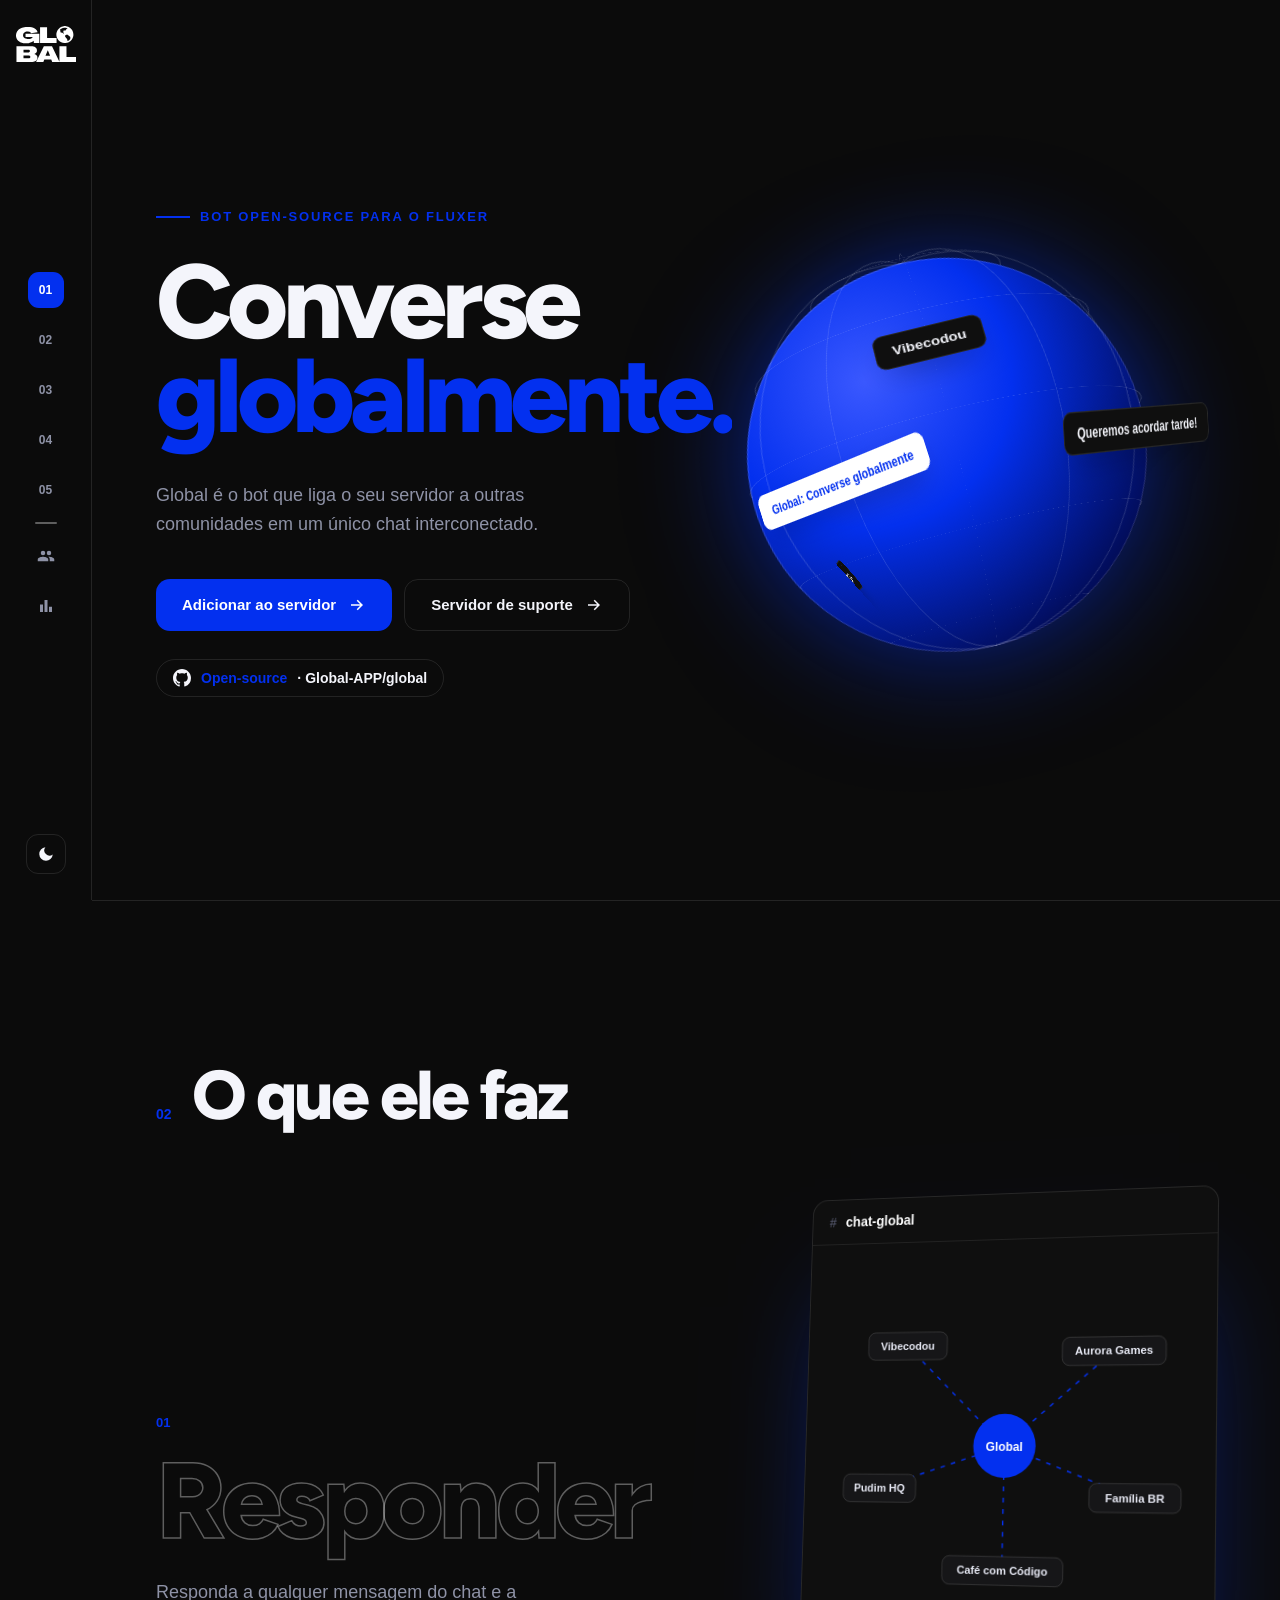
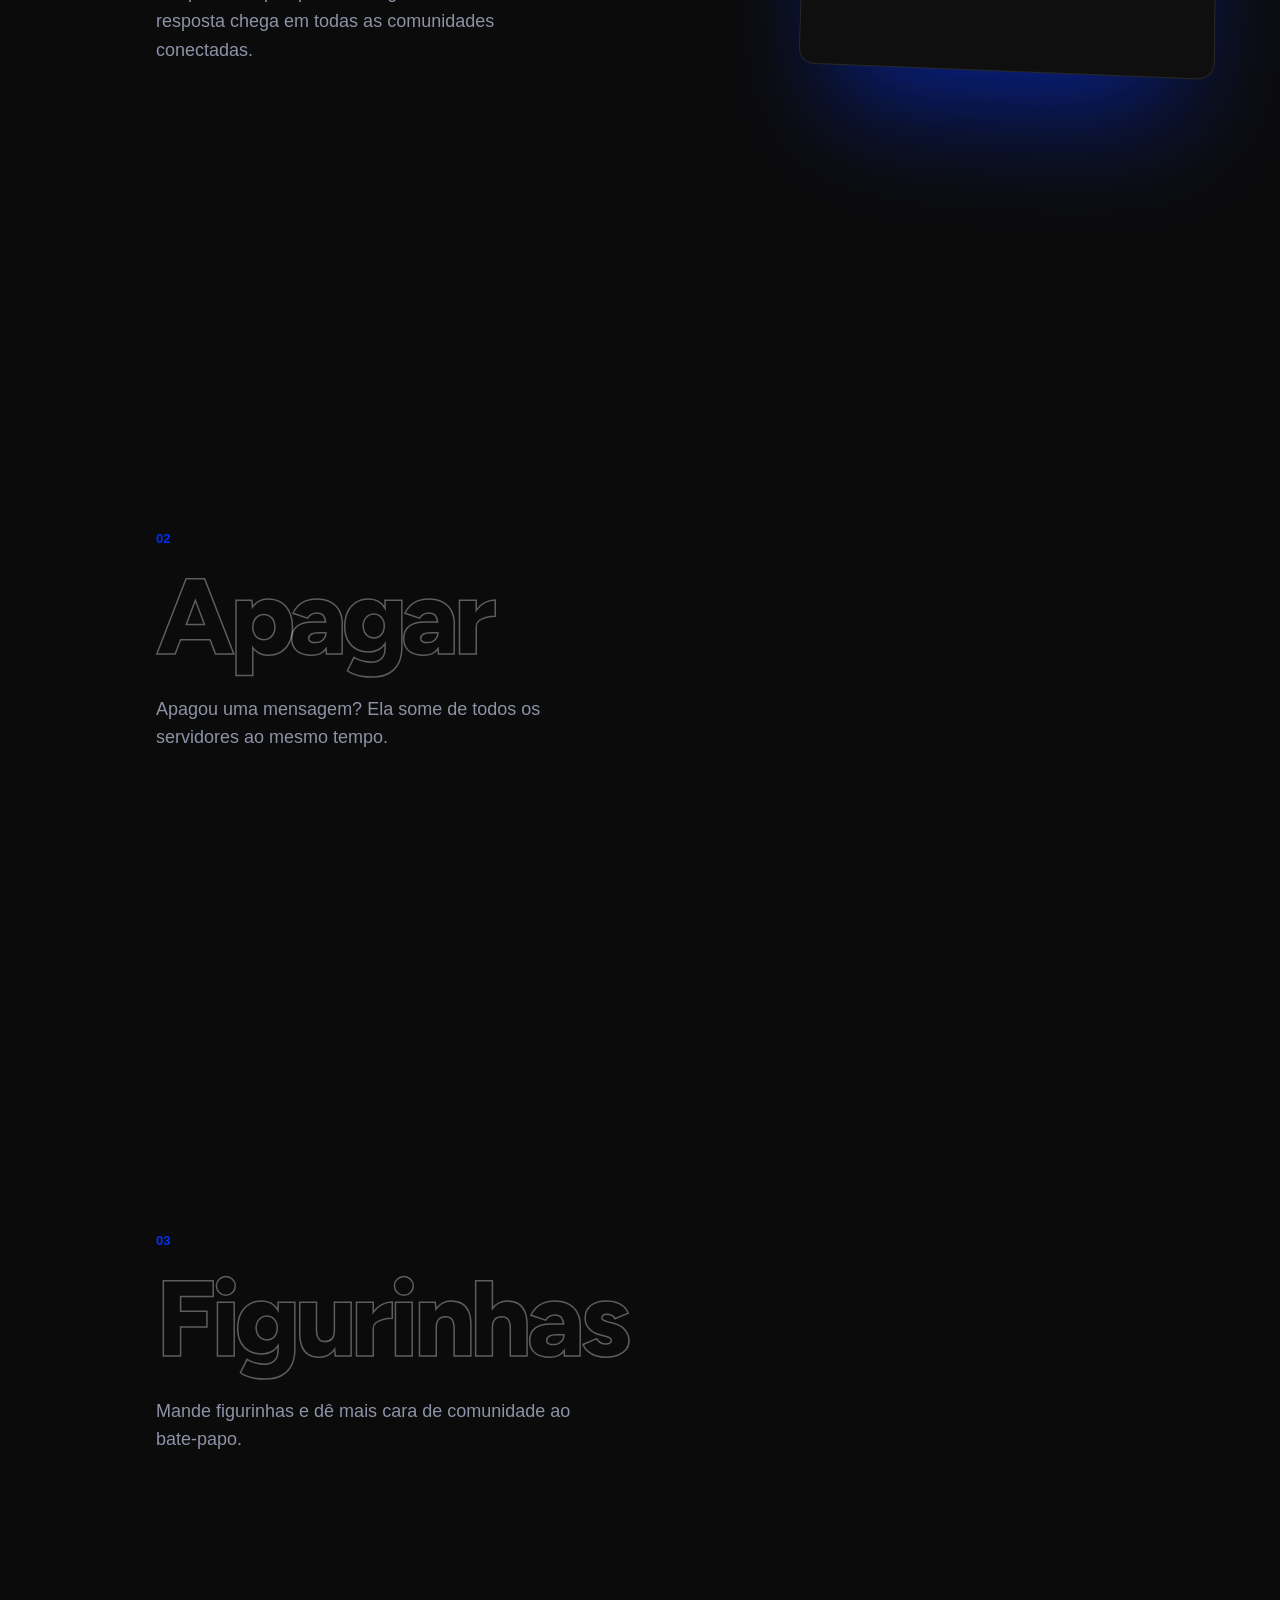
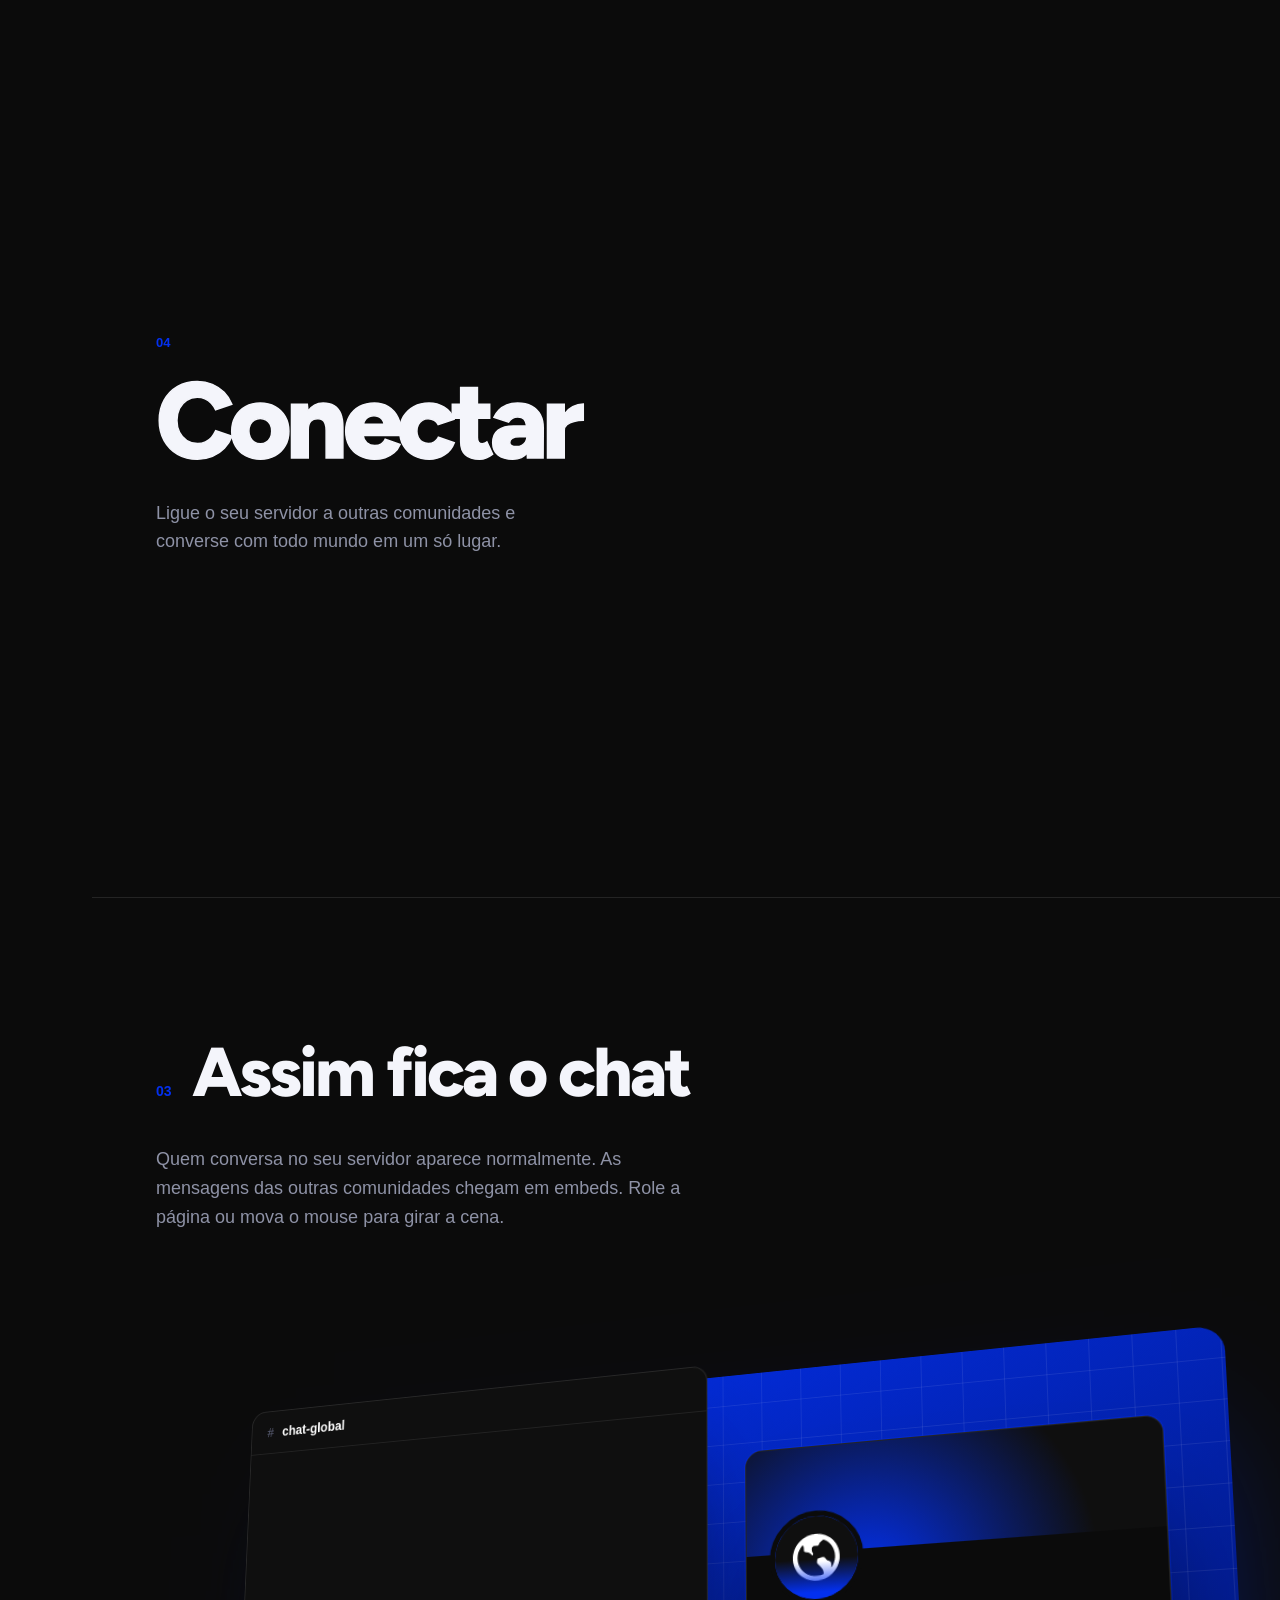
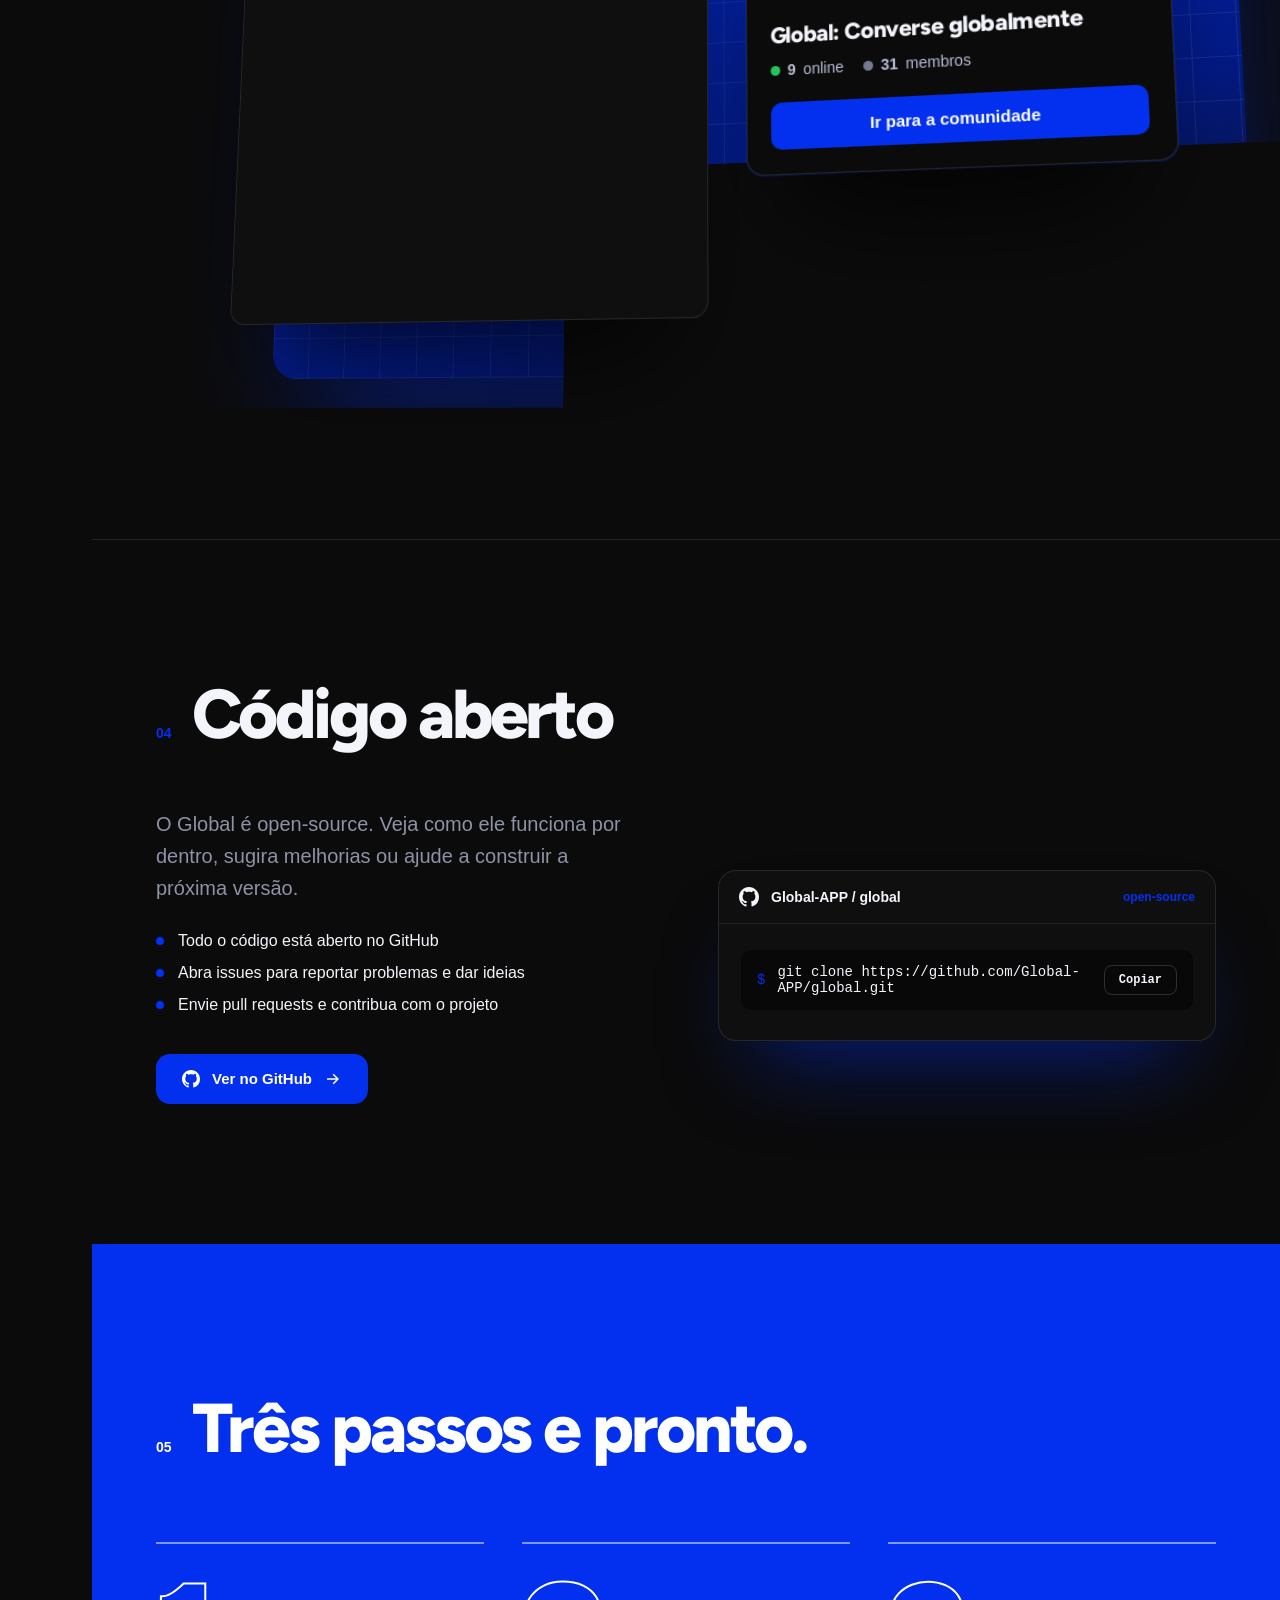
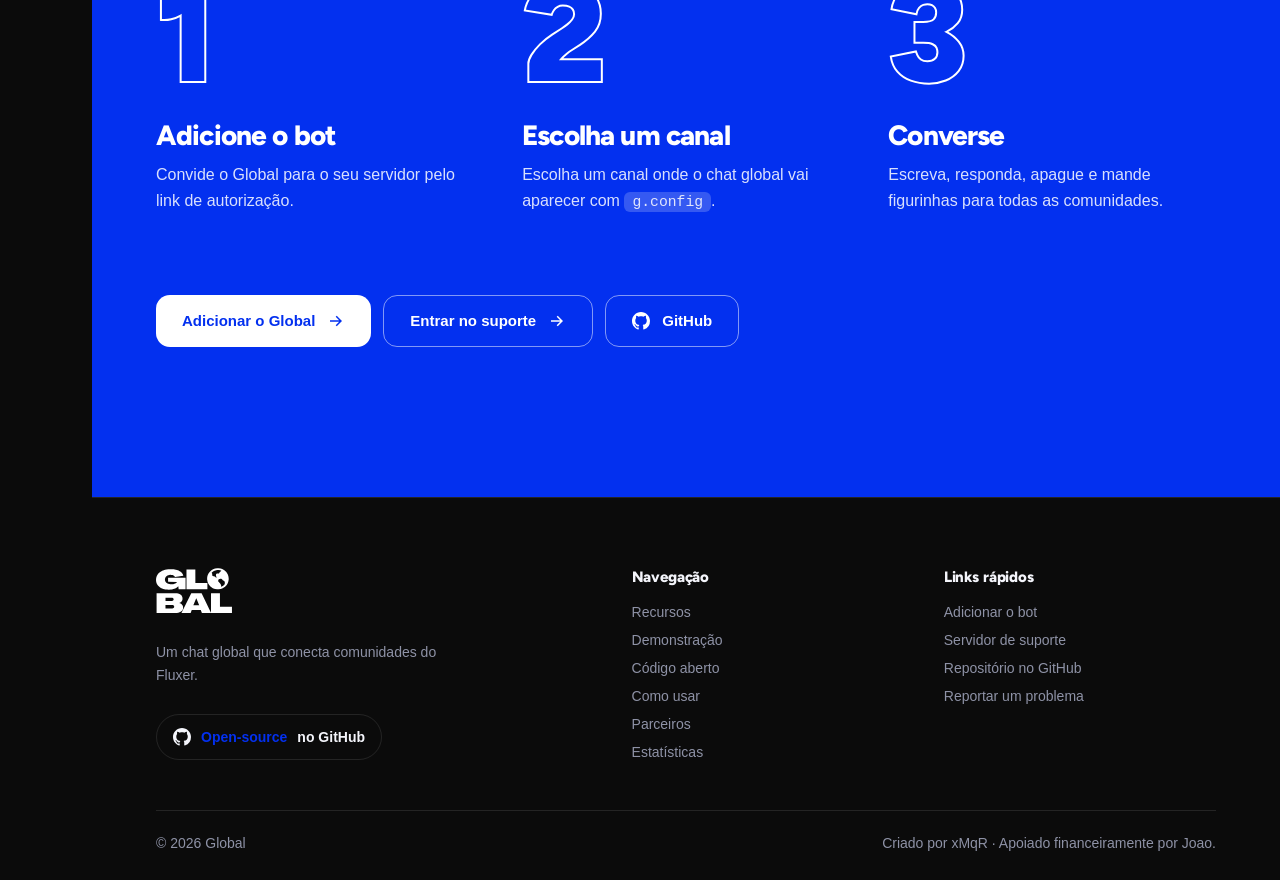
==== commit 7737e7f5: "Change favicon link type from SVG to PNG" ====
--- a/index.html
+++ b/index.html
@@ -6,7 +6,7 @@
   <meta name="description" content="Global é um bot open-source do Fluxer que conecta comunidades em um chat global interconectado.">
   <meta name="theme-color" content="#0330ef">
   <title>Global — Converse globalmente</title>
-  <link rel="icon" type="image/svg+xml" href="assets/global.png">
+  <link rel="icon" type="image/png" href="assets/global.png">
   <link rel="preconnect" href="https://fonts.googleapis.com">
   <link rel="preconnect" href="https://fonts.gstatic.com" crossorigin>
   <link href="https://fonts.googleapis.com/css2?family=Figtree:wght@700;800;900&display=swap" rel="stylesheet">
